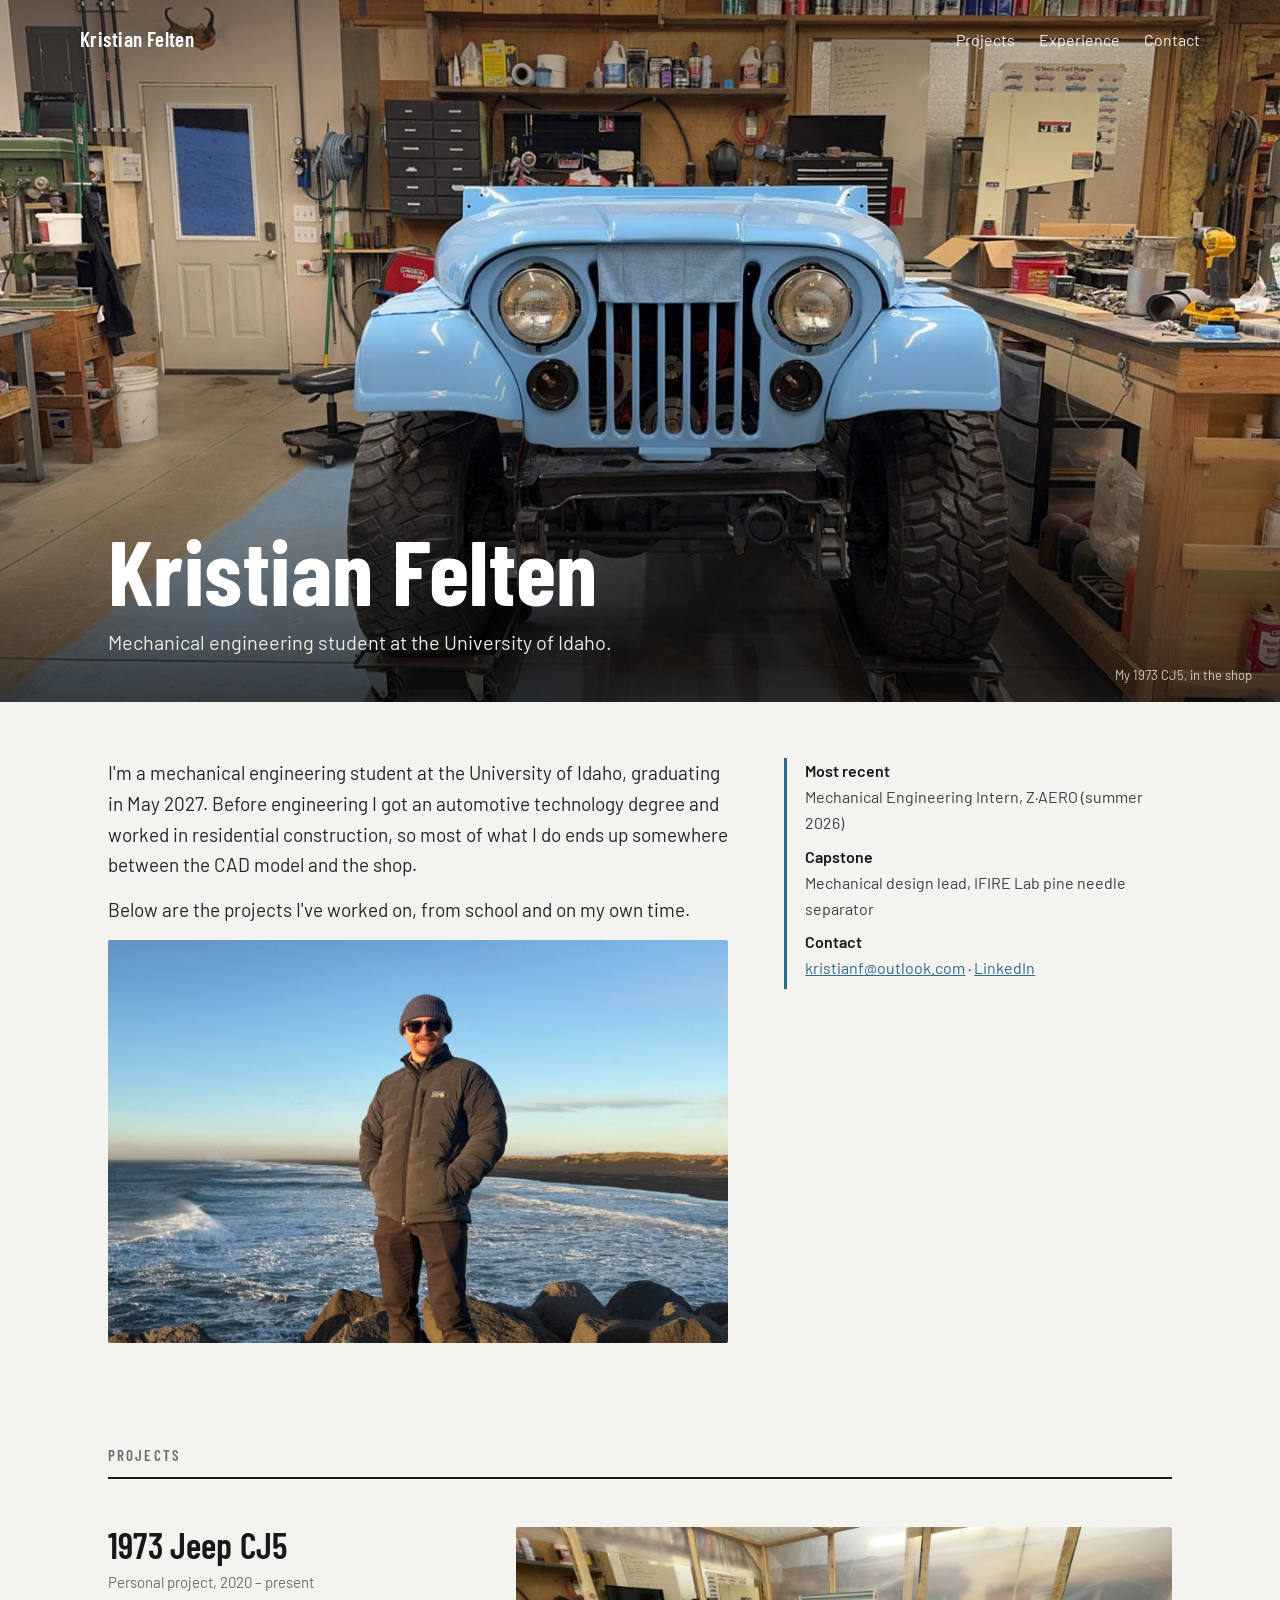
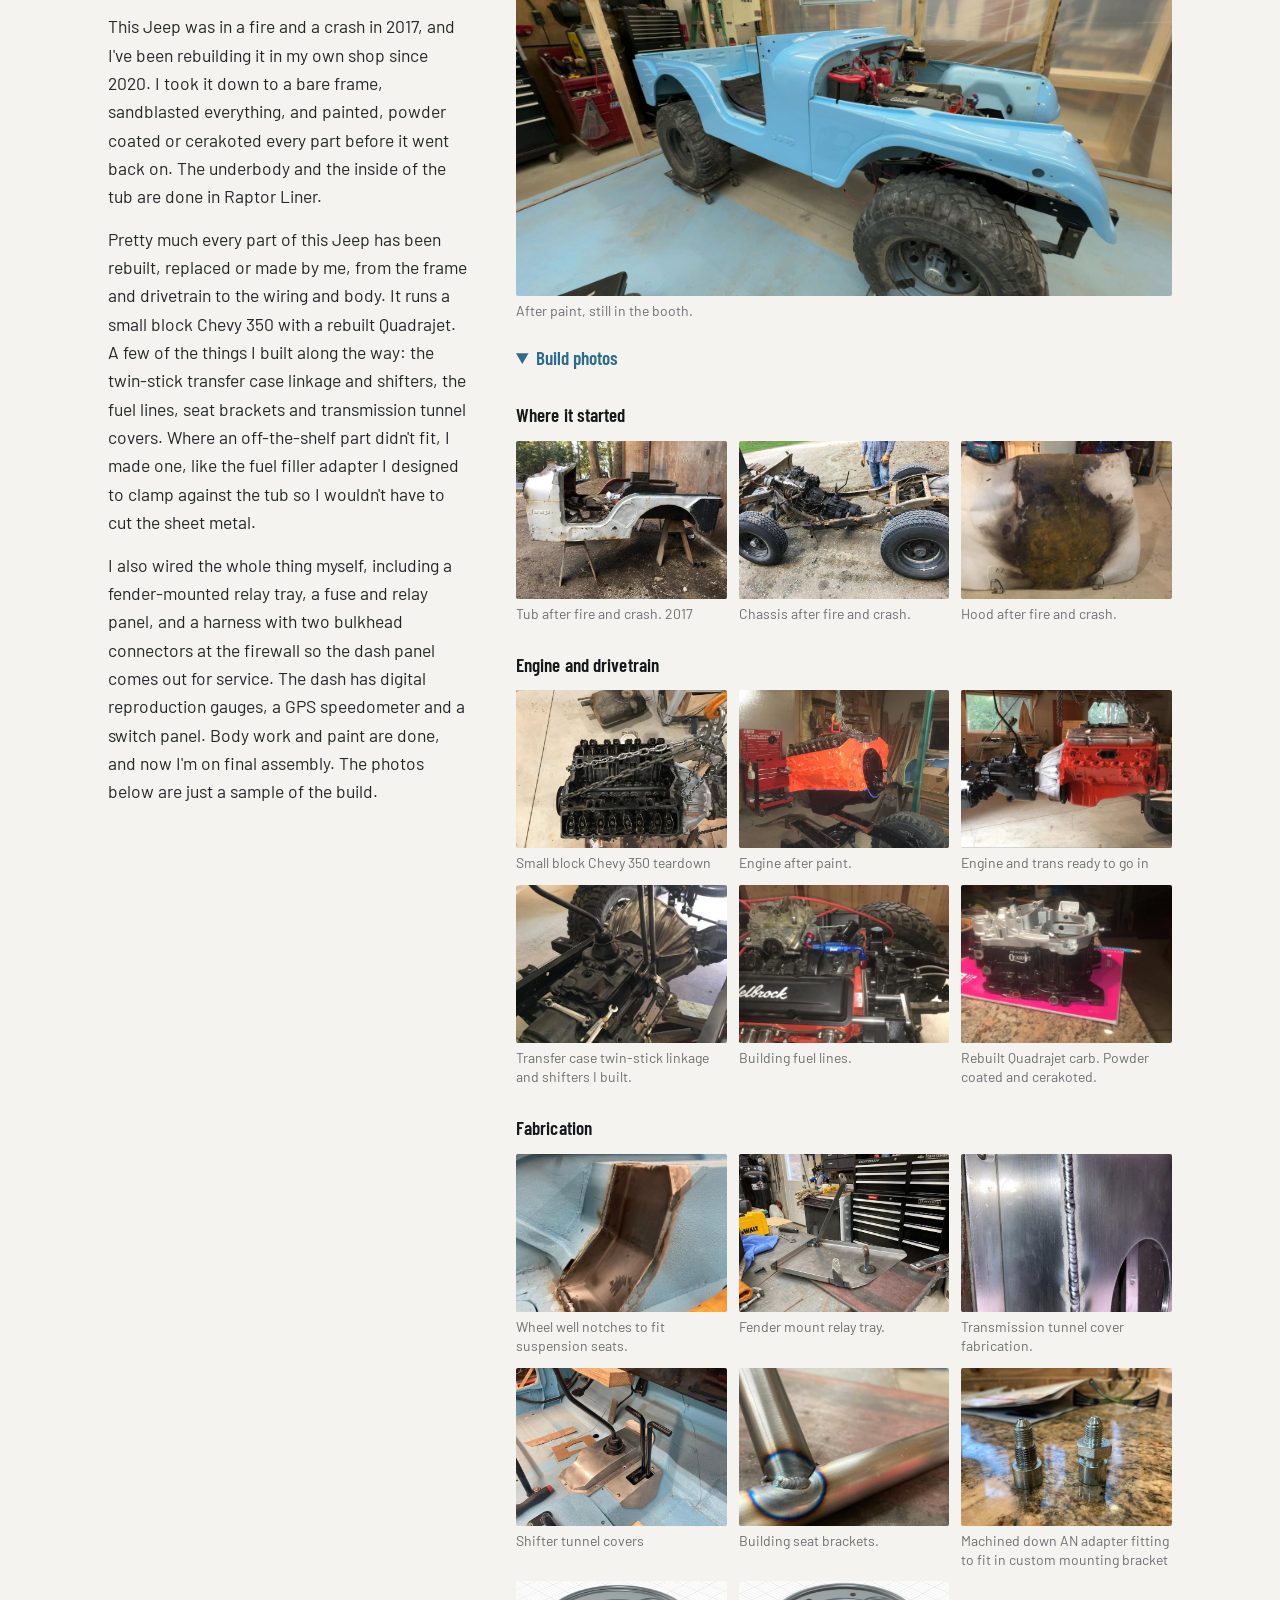
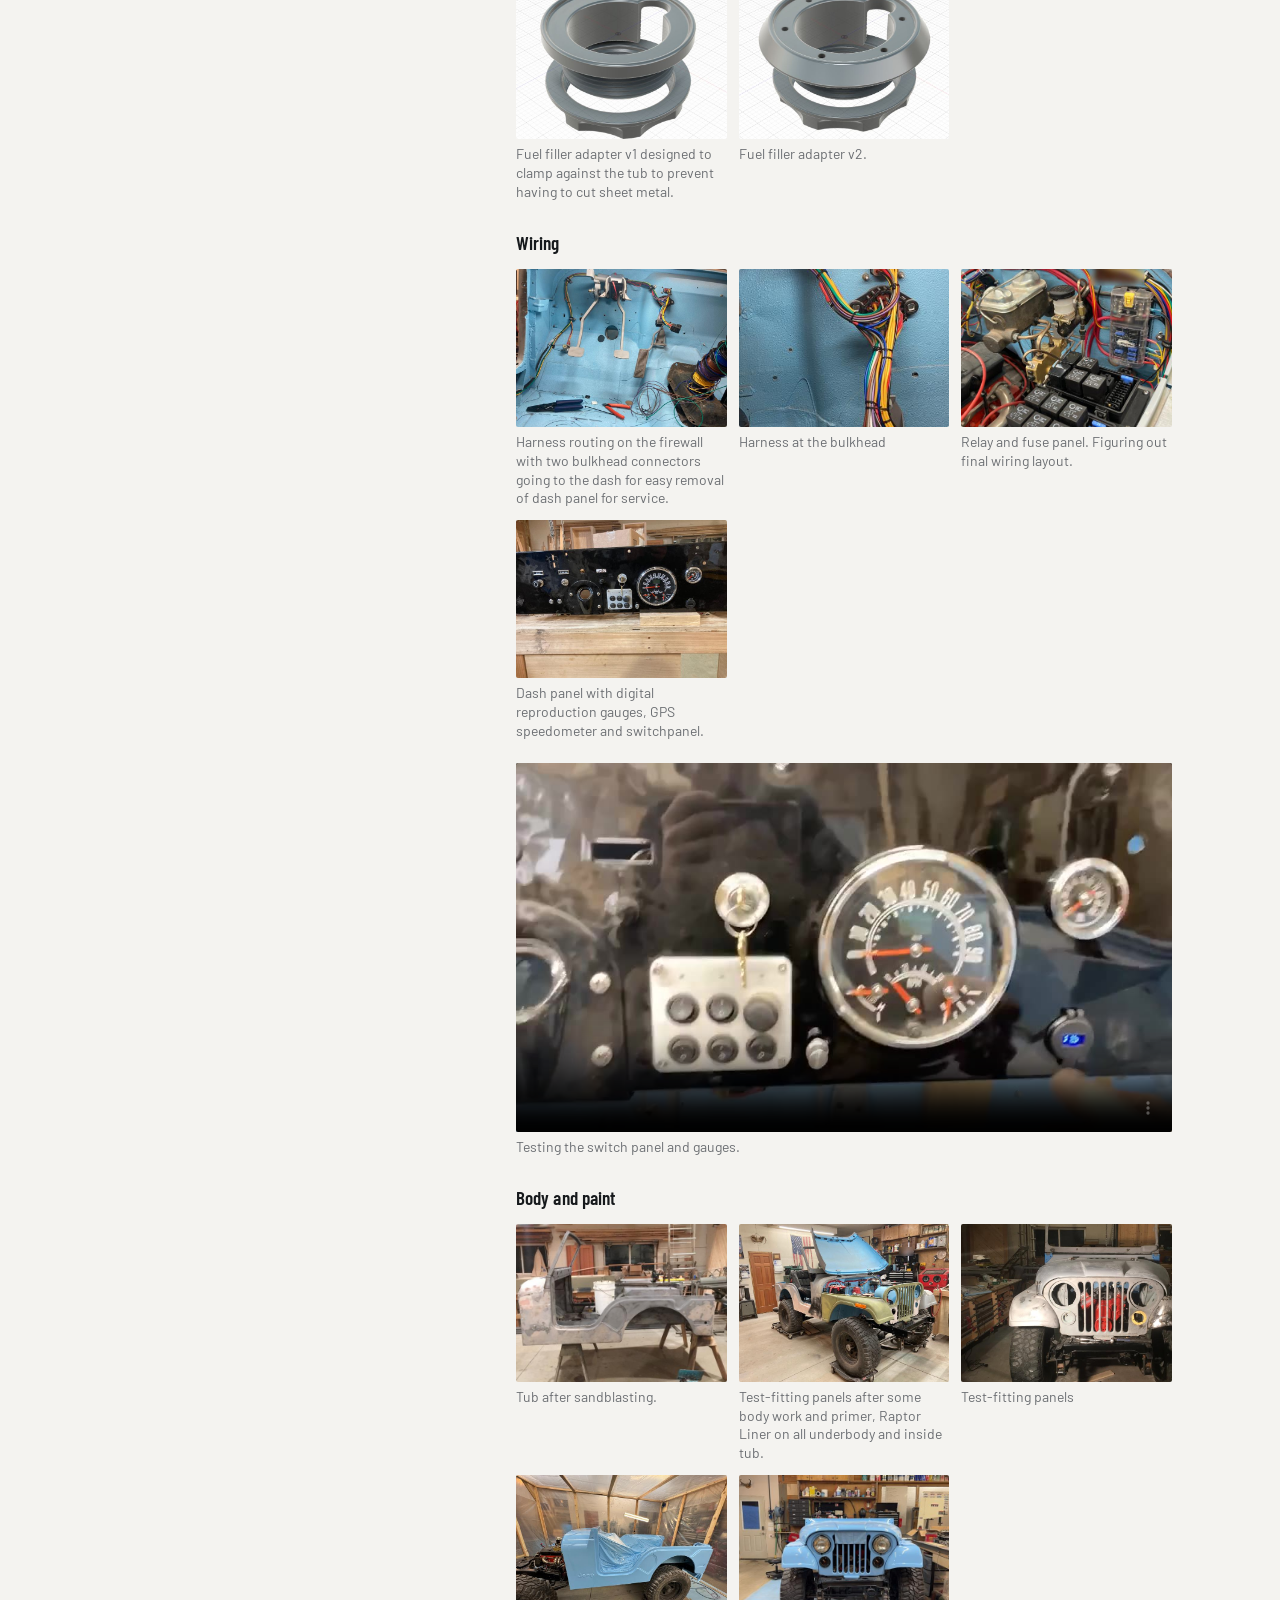
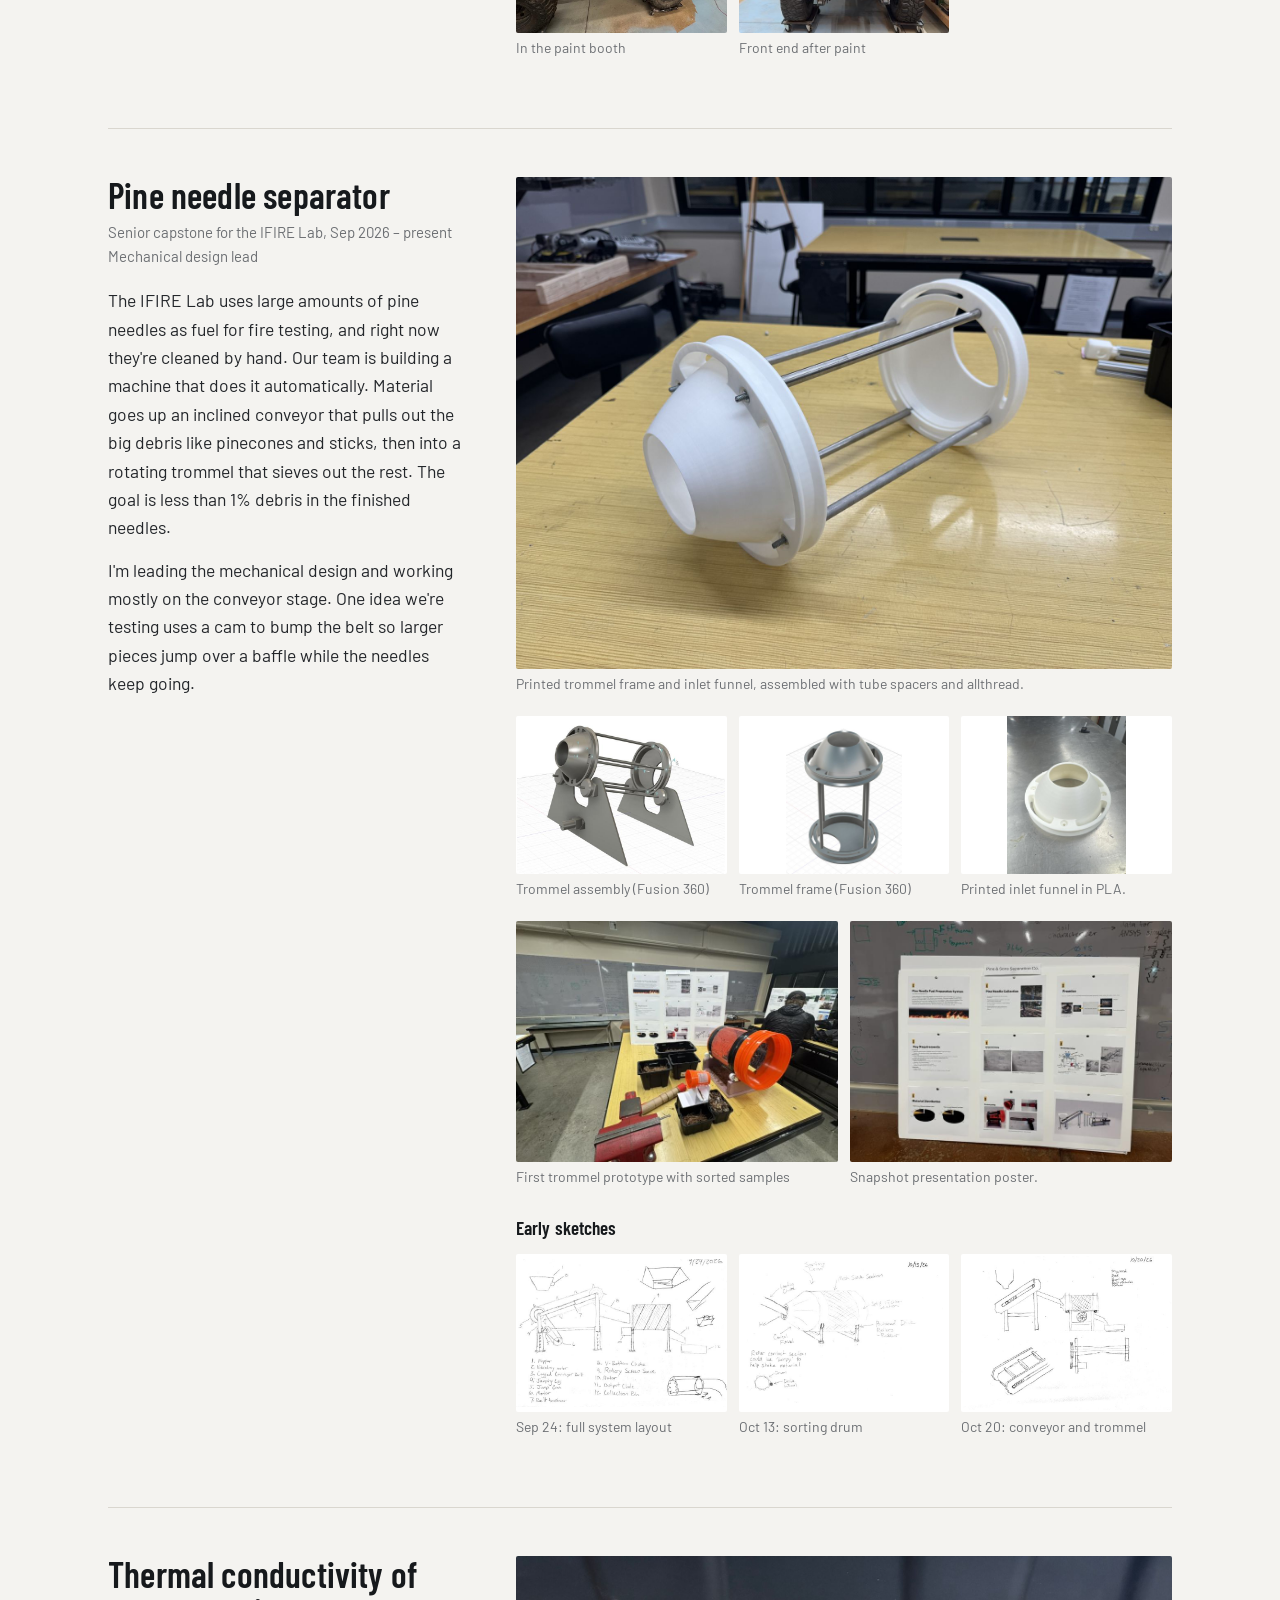
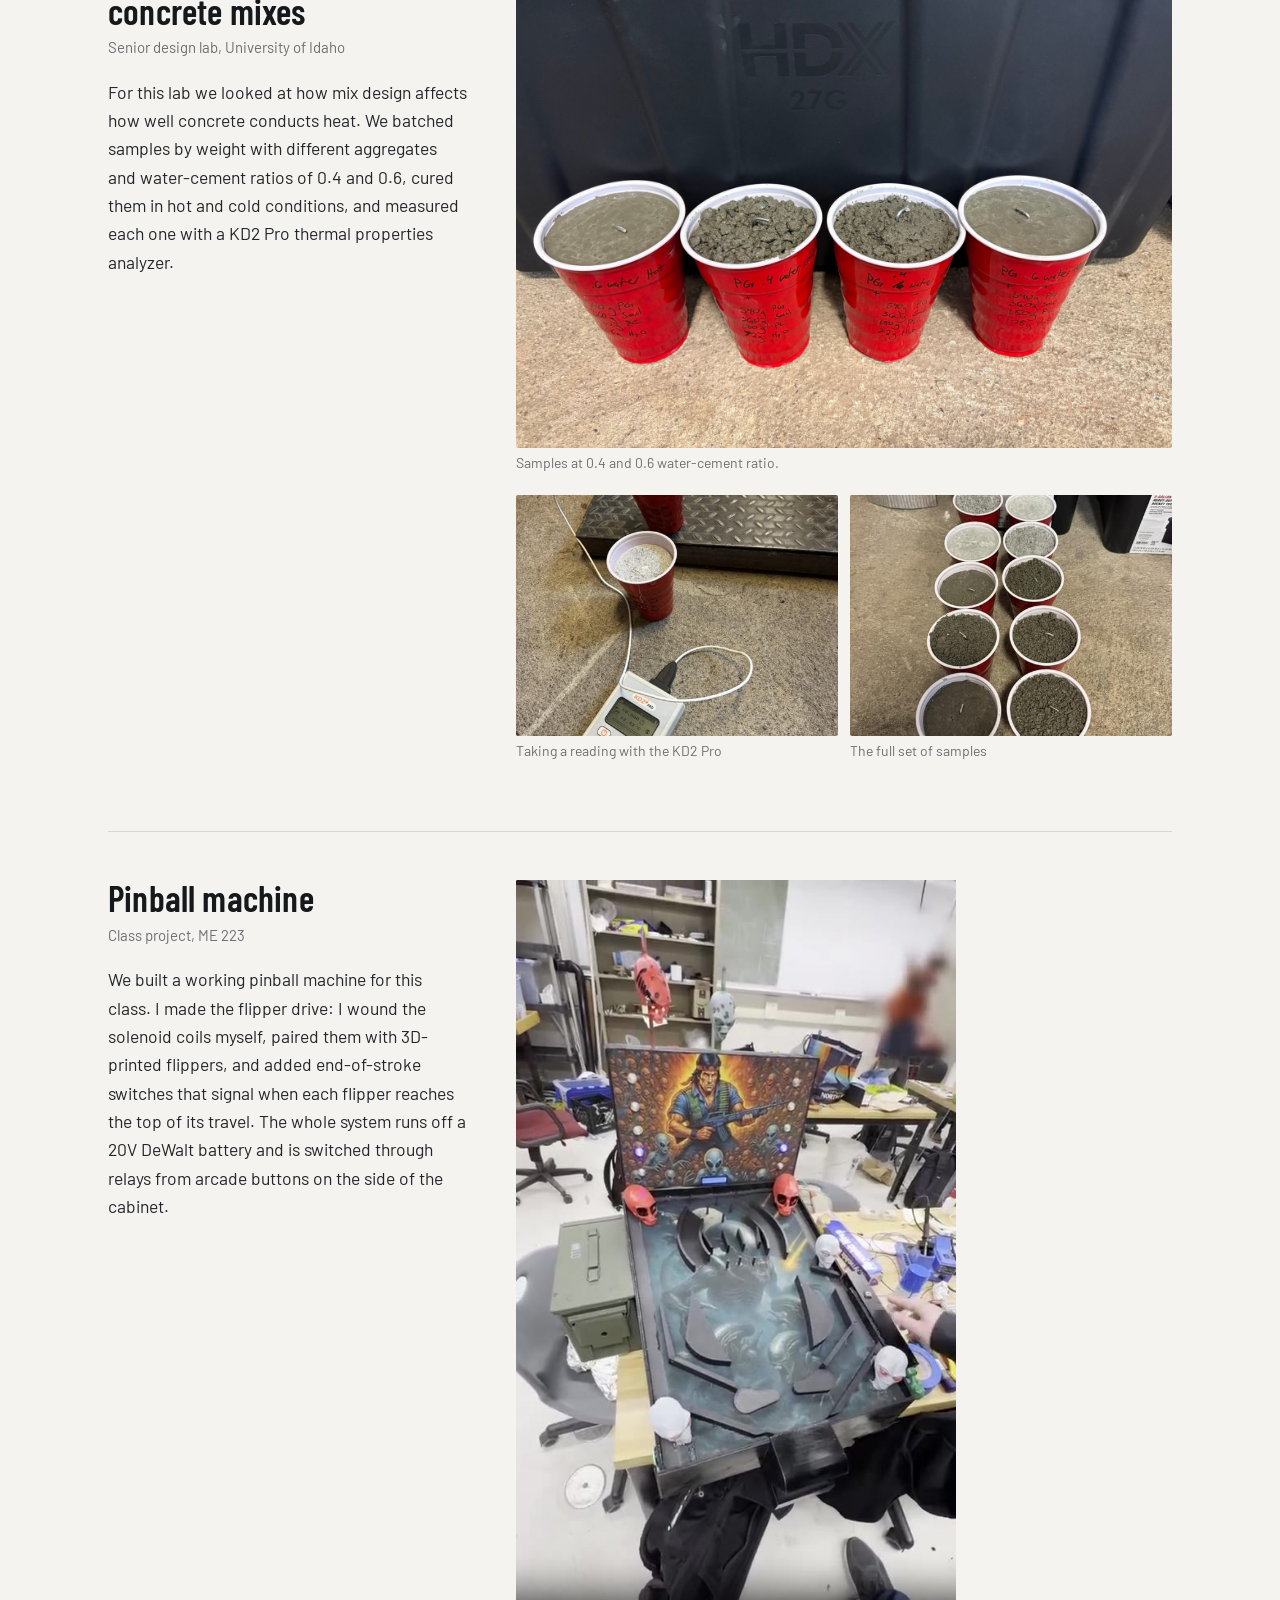
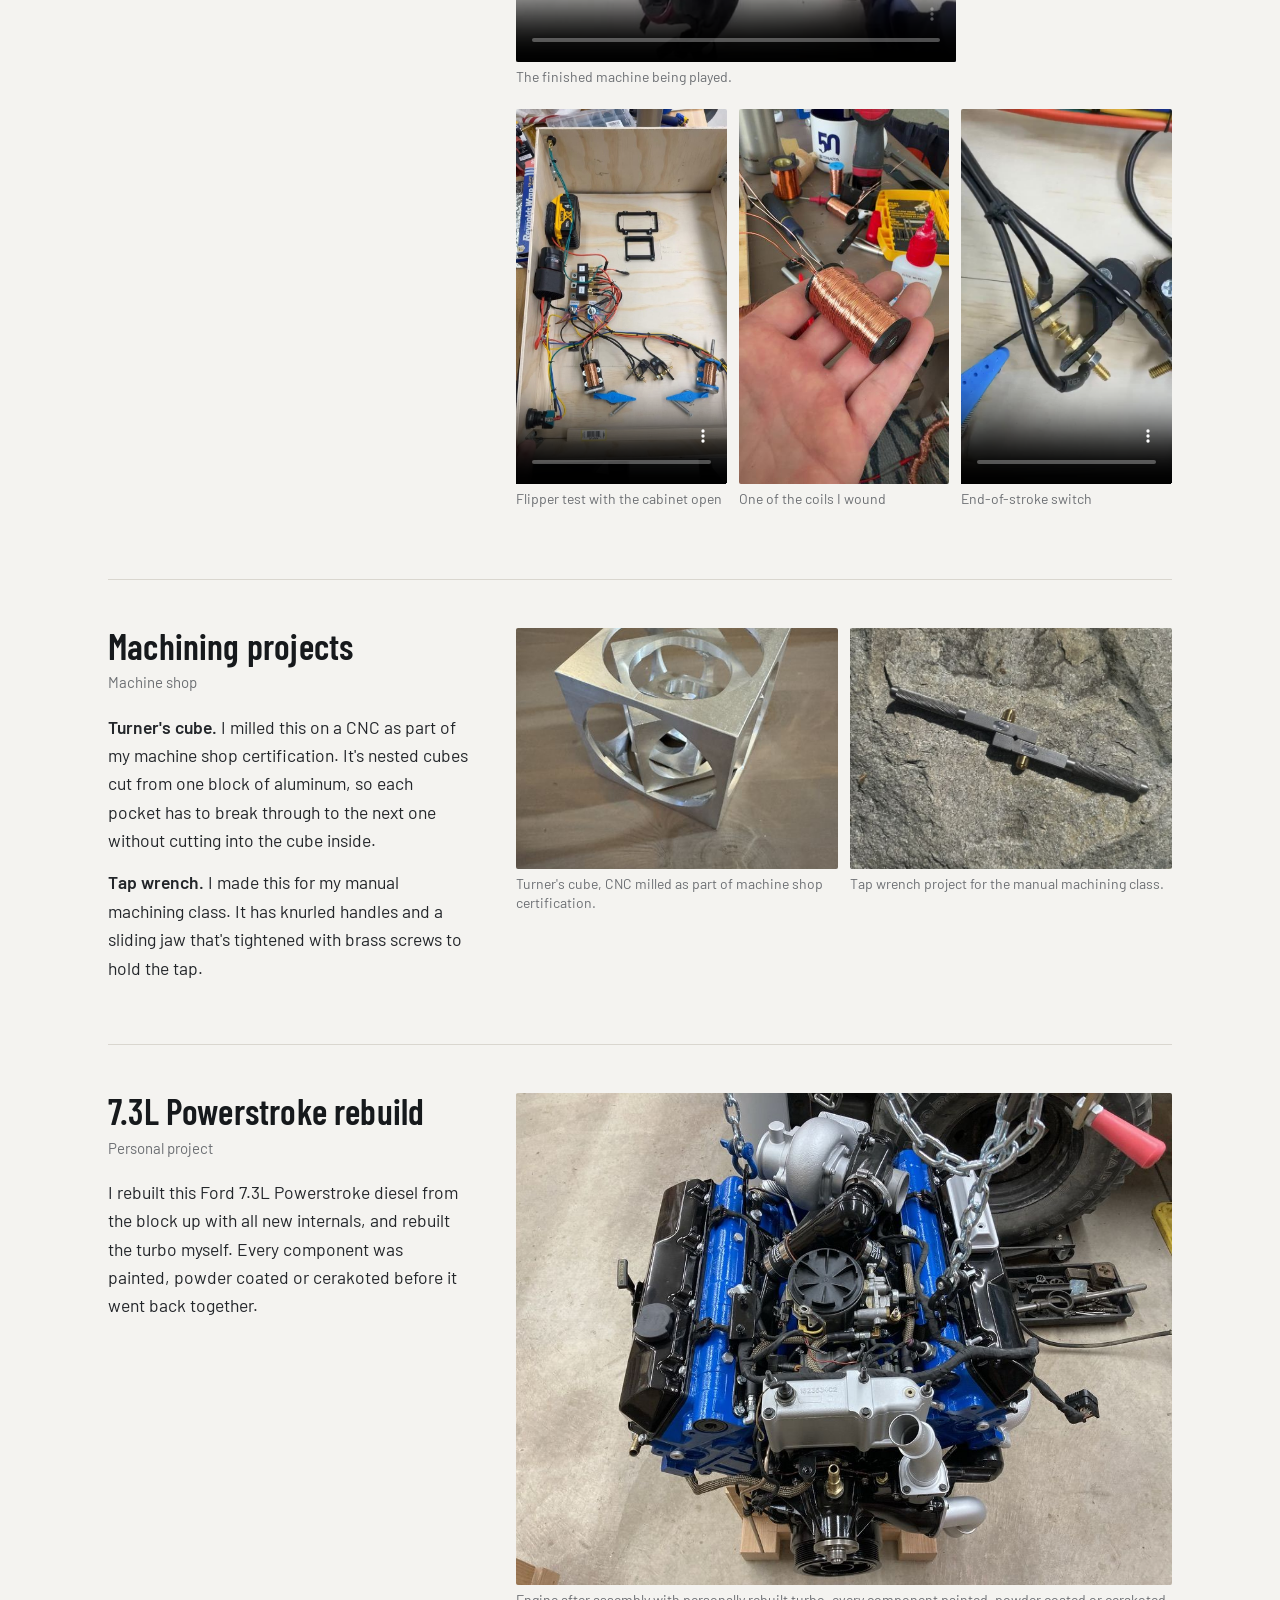
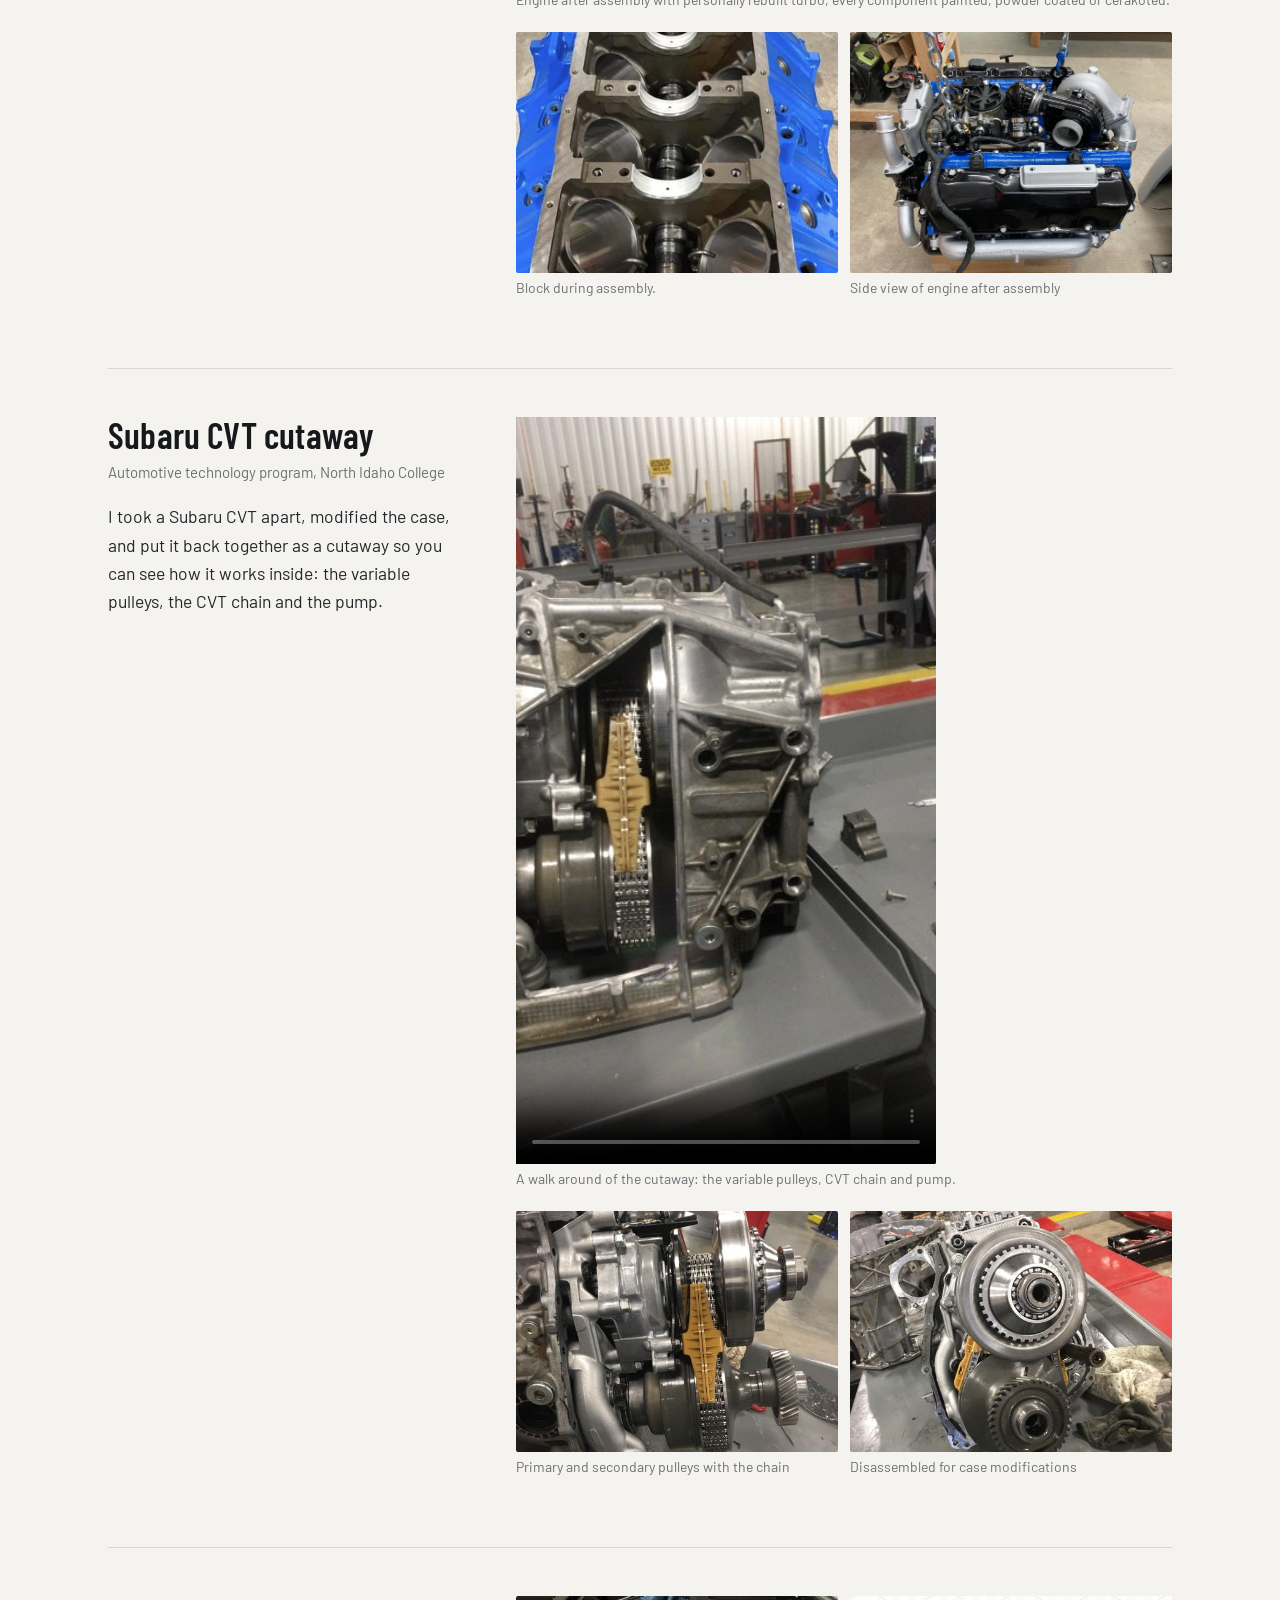
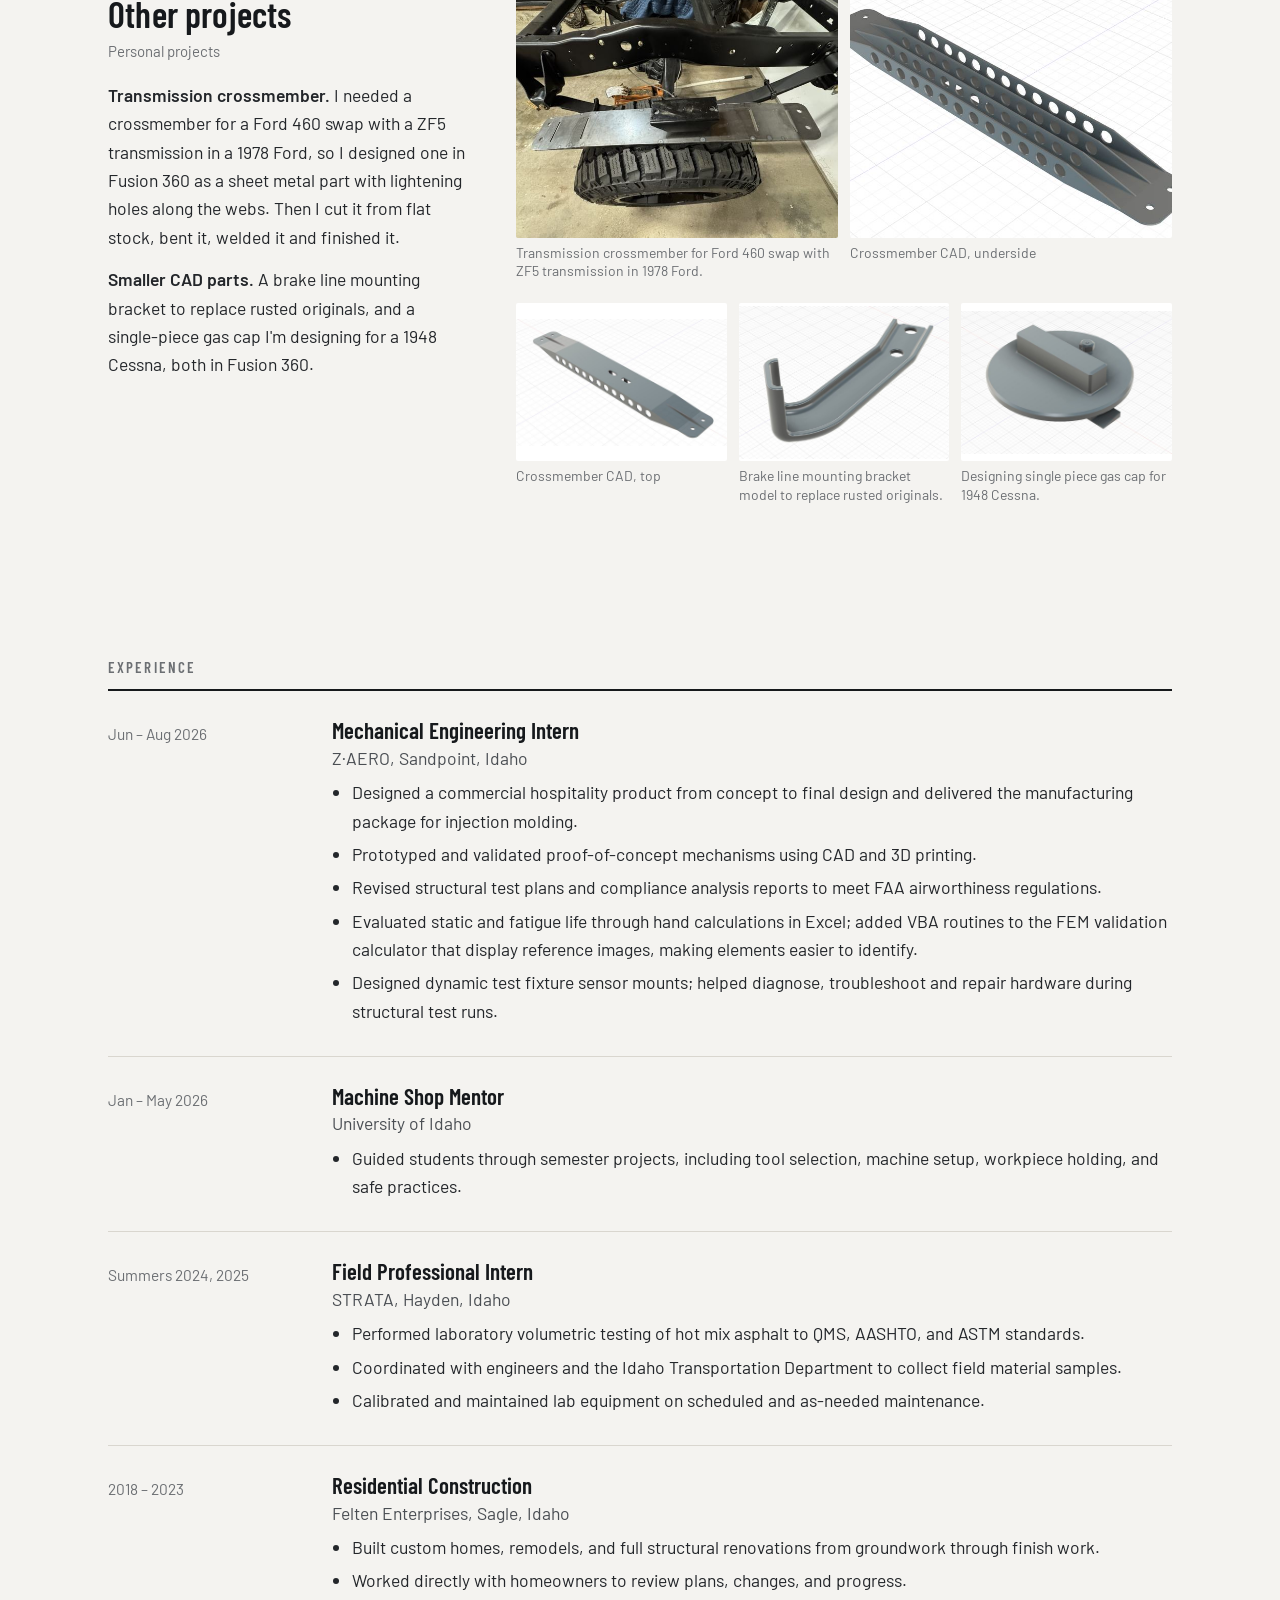
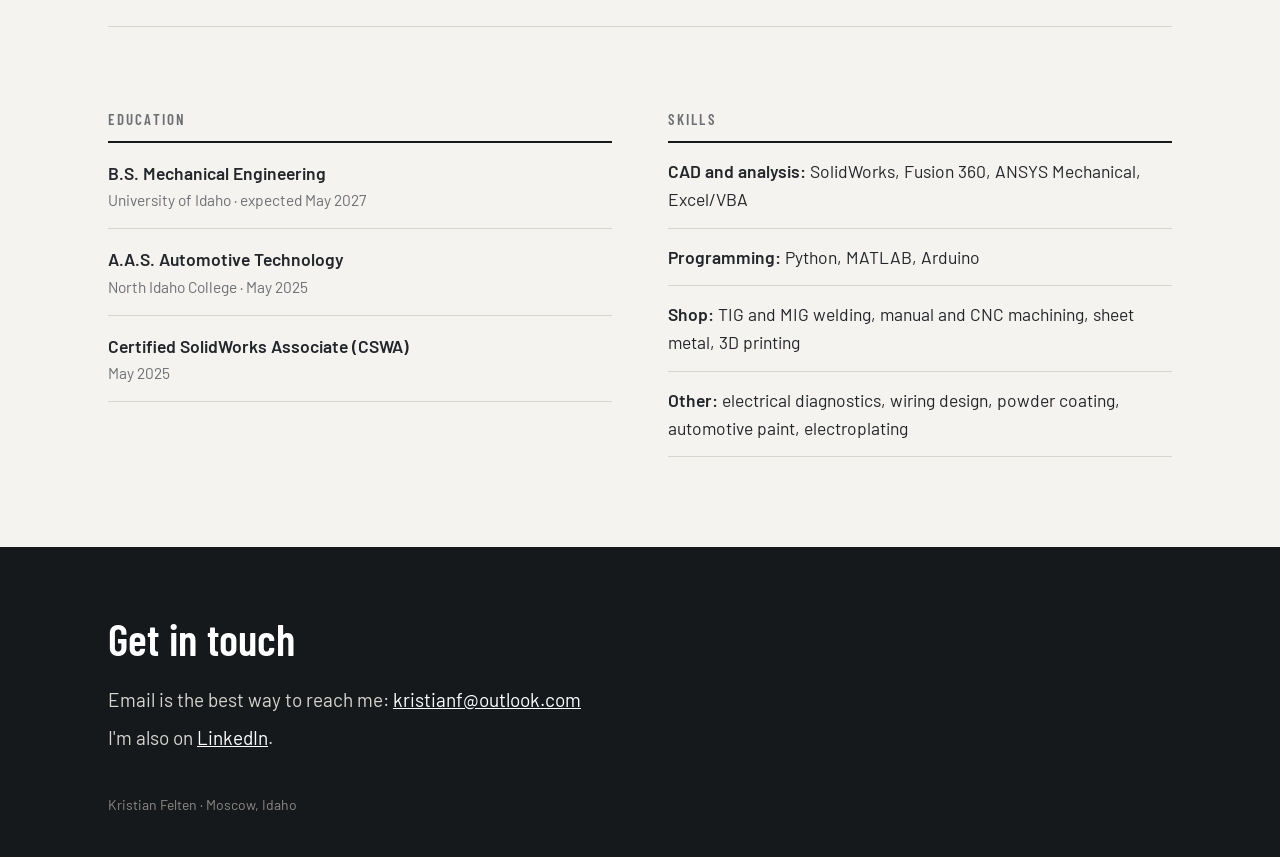
==== index.html @ a741061e "Jeep: make clear the listed work is a sample Co-Authored-By: Claude Opus 5.5 <noreply@anthropic.com>" ====
<!DOCTYPE html>
<html lang="en">
<head>
<meta charset="utf-8">
<meta name="viewport" content="width=device-width, initial-scale=1">
<title>Kristian Felten</title>
<meta name="description" content="Kristian Felten, mechanical engineering student at the University of Idaho.">
<style>
  @font-face{font-family:'Barlow';src:url(fonts/barlow-latin-400-normal.woff2) format('woff2');font-weight:400;font-style:normal;font-display:swap}
  @font-face{font-family:'Barlow';src:url(fonts/barlow-latin-400-italic.woff2) format('woff2');font-weight:400;font-style:italic;font-display:swap}
  @font-face{font-family:'Barlow';src:url(fonts/barlow-latin-500-normal.woff2) format('woff2');font-weight:500;font-style:normal;font-display:swap}
  @font-face{font-family:'Barlow';src:url(fonts/barlow-latin-600-normal.woff2) format('woff2');font-weight:600;font-style:normal;font-display:swap}
  @font-face{font-family:'Barlow Condensed';src:url(fonts/barlow-condensed-latin-500-normal.woff2) format('woff2');font-weight:500;font-style:normal;font-display:swap}
  @font-face{font-family:'Barlow Condensed';src:url(fonts/barlow-condensed-latin-600-normal.woff2) format('woff2');font-weight:600;font-style:normal;font-display:swap}
  @font-face{font-family:'Barlow Condensed';src:url(fonts/barlow-condensed-latin-700-normal.woff2) format('woff2');font-weight:700;font-style:normal;font-display:swap}
  *{box-sizing:border-box}
  html{scroll-behavior:smooth}
  body{margin:0;background:#f4f3f0;color:#23262a;font:400 17.5px/1.62 'Barlow',system-ui,sans-serif}
  a{color:#2b6c8c} a:hover{color:#174a63}
  .page{max-width:1120px;margin:0 auto;padding:0 28px}
  h1,h2,h3,h4{font-family:'Barlow Condensed',sans-serif;font-weight:600;letter-spacing:.005em;color:#16191c}
  /* hero */
  .hero{position:relative;height:min(78vh,720px);min-height:460px;background:#222 url(img/jeep-front.jpg) center 62%/cover;color:#fff}
  .hero::after{content:"";position:absolute;inset:0;background:linear-gradient(180deg,rgba(0,0,0,.35) 0,rgba(0,0,0,0) 30%,rgba(0,0,0,0) 45%,rgba(0,0,0,.72) 100%)}
  .hero .bar{position:relative;z-index:1;display:flex;justify-content:space-between;align-items:center;padding:22px 0}
  .hero .bar a{color:#fff;text-decoration:none}
  .hero .bar .name{font-family:'Barlow Condensed';font-weight:600;font-size:21px;letter-spacing:.02em}
  .hero .bar nav a{margin-left:24px;font-size:16px;opacity:.9} .hero .bar nav a:hover{opacity:1;text-decoration:underline}
  .hero .text{position:absolute;z-index:1;left:0;right:0;bottom:44px}
  .hero h1{color:#fff;font-size:clamp(52px,8vw,92px);line-height:.95;margin:0 0 12px;font-weight:700}
  .hero p{margin:0;font-size:20px;max-width:560px;color:#eceae5}
  .hero .credit{position:absolute;z-index:1;right:28px;bottom:16px;font-size:13px;color:#cfcac0}
  /* intro */
  .intro{display:grid;grid-template-columns:1.6fr 1fr;gap:56px;padding:56px 0 20px}
  .intro p{margin:0 0 14px;font-size:19px}
  .intro .side{align-self:start;font-size:16px;border-left:3px solid #2b6c8c;padding-left:18px;color:#3b3f44}
  .intro .side div{margin-bottom:8px}
  .intro .side b{display:block;font-weight:600;color:#16191c}
  /* sections */
  .label{font-family:'Barlow Condensed',sans-serif;font-size:15px;font-weight:600;letter-spacing:.14em;text-transform:uppercase;color:#6c6f73;margin:80px 0 0;padding-bottom:10px;border-bottom:2px solid #16191c}
  .proj{display:grid;grid-template-columns:minmax(0,360px) minmax(0,1fr);gap:48px;padding:48px 0;border-bottom:1px solid #d9d6cf}
  .proj:last-of-type{border-bottom:0}
  .proj .copy{position:sticky;top:24px;align-self:start}
  .proj h3{font-size:36px;line-height:1.02;margin:0 0 6px}
  .proj .when{font-size:15px;color:#6c6f73;margin:0 0 18px}
  .proj p{margin:0 0 14px}
  h4{font-size:19px;margin:26px 0 10px}
  h4:first-child{margin-top:0}
  figure{margin:0}
  .lead img{width:100%;display:block;border-radius:2px}
  .lead figcaption,.grid figcaption{font-size:14px;color:#6c6f73;margin-top:6px;line-height:1.35}
  .lead{margin-bottom:22px}
  .grid{display:grid;gap:12px;margin:0 0 22px}
  .grid.c2{grid-template-columns:repeat(2,minmax(0,1fr))}
  .grid.c3{grid-template-columns:repeat(3,minmax(0,1fr))}
  .grid.c4{grid-template-columns:repeat(4,minmax(0,1fr))}
  .grid img{width:100%;aspect-ratio:4/3;object-fit:cover;display:block;border-radius:2px;background:#ddd;transition:opacity .15s}
  .grid a:hover img,.lead a:hover img{opacity:.88}
  .grid.fit img{object-fit:contain;background:#fff}
  details summary{cursor:pointer;font-family:'Barlow Condensed';font-weight:600;font-size:19px;color:#2b6c8c;margin:4px 0 14px}
  /* experience */
  .job{display:grid;grid-template-columns:200px minmax(0,1fr);gap:24px;padding:26px 0;border-bottom:1px solid #d9d6cf}
  .job .d{color:#6c6f73;font-size:15.5px;padding-top:4px}
  .job b{font-family:'Barlow Condensed';font-weight:600;font-size:23px;display:block;line-height:1.15;color:#16191c}
  .job .org{color:#4a4e53;margin-bottom:6px}
  ul{margin:6px 0 0;padding-left:20px} li{margin-bottom:5px}
  .two{display:grid;grid-template-columns:1fr 1fr;gap:56px}
  .two .item{padding:16px 0;border-bottom:1px solid #d9d6cf}
  .two .item b{font-weight:600} .two .item span{display:block;color:#6c6f73;font-size:15.5px}
  .skills p{margin:0;padding:14px 0;border-bottom:1px solid #d9d6cf}
  .skills b{font-weight:600}
  .contact{background:#16191c;color:#d8d5cf;margin-top:90px;padding:56px 0 40px}
  .contact h2{color:#fff;font-size:44px;margin:0 0 10px}
  .contact a{color:#fff}
  .contact p{font-size:19px;margin:0 0 8px}
  .contact .small{margin-top:40px;font-size:14px;color:#8d8a84}
  .lb{position:fixed;inset:0;background:rgba(10,10,10,.93);display:none;align-items:center;justify-content:center;flex-direction:column;z-index:10;padding:20px}
  .lb.on{display:flex} .lb img{max-width:100%;max-height:calc(100vh - 90px)}
  .lb .cap{color:#ddd;font-size:15px;margin-top:10px}
  .lb button{position:absolute;background:none;border:0;color:#fff;font-size:36px;cursor:pointer;padding:10px 16px}
  .lb .x{top:6px;right:8px}.lb .p{left:4px;top:45%}.lb .n{right:4px;top:45%}
  @media (max-width:860px){
    .intro,.proj,.two{grid-template-columns:1fr;gap:20px}
    .proj .copy{position:static}
    .job{grid-template-columns:1fr;gap:2px}
    .grid.c3,.grid.c4{grid-template-columns:repeat(2,minmax(0,1fr))}
  }
  @media (max-width:560px){
    body{font-size:16.5px} .page{padding:0 18px}
    .hero .bar nav a{margin-left:14px;font-size:15px} .hero .bar .name{display:none}
    .hero p{font-size:17px} .hero .credit{right:18px}
  }
</style>
</head>
<body>
<header class="hero">
  <div class="page bar"><a class="name" href="#">Kristian Felten</a><nav><a href="#projects">Projects</a><a href="#experience">Experience</a><a href="#contact">Contact</a></nav></div>
  <div class="page text"><h1>Kristian Felten</h1><p>Mechanical engineering student at the University of Idaho.</p></div>
  <div class="credit">My 1973 CJ5, in the shop</div>
</header>
<div class="page">

<section class="intro">
  <div>
    <p>I'm a mechanical engineering student at the University of Idaho, graduating in May 2027. Before engineering I got an automotive technology degree and worked in residential construction, so most of what I do ends up somewhere between the CAD model and the shop.</p>
    <p>Below are the projects I've worked on, from school and on my own time.</p>
    <img src="img/me.jpg" alt="Kristian Felten" style="width:100%;display:block;border-radius:2px;margin-top:10px">
  </div>
  <div class="side">

    <div><b>Most recent</b>Mechanical Engineering Intern, Z&middot;AERO (summer 2026)</div>
    <div><b>Capstone</b>Mechanical design lead, IFIRE Lab pine needle separator</div>
    <div><b>Contact</b><a href="mailto:kristianf@outlook.com">kristianf@outlook.com</a> &middot; <a href="https://www.linkedin.com/in/kristian-felten-22a126294" target="_blank" rel="noopener">LinkedIn</a></div>
  </div>
</section>

<h2 class="label" id="projects">Projects</h2>

<article class="proj">
  <div class="copy">
    <h3>1973 Jeep CJ5</h3>
    <p class="when">Personal project, 2020 &ndash; present</p>
    <p>This Jeep was in a fire and a crash in 2017, and I've been rebuilding it in my own shop since 2020. I took it down to a bare frame, sandblasted everything, and painted, powder coated or cerakoted every part before it went back on. The underbody and the inside of the tub are done in Raptor Liner.</p>
    <p>Pretty much every part of this Jeep has been rebuilt, replaced or made by me, from the frame and drivetrain to the wiring and body. It runs a small block Chevy 350 with a rebuilt Quadrajet. A few of the things I built along the way: the twin-stick transfer case linkage and shifters, the fuel lines, seat brackets and transmission tunnel covers. Where an off-the-shelf part didn't fit, I made one, like the fuel filler adapter I designed to clamp against the tub so I wouldn't have to cut the sheet metal.</p>
    <p>I also wired the whole thing myself, including a fender-mounted relay tray, a fuse and relay panel, and a harness with two bulkhead connectors at the firewall so the dash panel comes out for service. The dash has digital reproduction gauges, a GPS speedometer and a switch panel. Body work and paint are done, and now I'm on final assembly. The photos below are just a sample of the build.</p>
  </div>
  <div>
    <figure class="lead"><a href="img/jeep-hero.jpg" data-cap="After paint, still in the booth"><img src="img/jeep-hero.jpg" alt="Light blue 1973 Jeep CJ5 in a paint booth"></a><figcaption>After paint, still in the booth.</figcaption></figure>
    <details open><summary>Build photos</summary>
    <h4>Where it started</h4><div class="grid c3 "><figure><a href="img/before-tub.jpg" data-cap="Tub after fire and crash. 2017"><img src="img/t/before-tub.jpg" alt="Tub after fire and crash. 2017" loading="lazy"></a><figcaption>Tub after fire and crash. 2017</figcaption></figure><figure><a href="img/before-frame.jpg" data-cap="Chassis after fire and crash."><img src="img/t/before-frame.jpg" alt="Chassis after fire and crash." loading="lazy"></a><figcaption>Chassis after fire and crash.</figcaption></figure><figure><a href="img/before-hood.jpg" data-cap="Hood after fire and crash."><img src="img/t/before-hood.jpg" alt="Hood after fire and crash." loading="lazy"></a><figcaption>Hood after fire and crash.</figcaption></figure></div><h4>Engine and drivetrain</h4><div class="grid c3 "><figure><a href="img/engine-teardown.jpg" data-cap="Small block Chevy 350 teardown"><img src="img/t/engine-teardown.jpg" alt="Small block Chevy 350 teardown" loading="lazy"></a><figcaption>Small block Chevy 350 teardown</figcaption></figure><figure><a href="img/engine-paint.jpg" data-cap="Engine after paint."><img src="img/t/engine-paint.jpg" alt="Engine after paint." loading="lazy"></a><figcaption>Engine after paint.</figcaption></figure><figure><a href="img/engine-trans.jpg" data-cap="Engine and trans ready to go in"><img src="img/t/engine-trans.jpg" alt="Engine and trans ready to go in" loading="lazy"></a><figcaption>Engine and trans ready to go in</figcaption></figure><figure><a href="img/transfer.jpg" data-cap="Transfer case twin-stick linkage and shifters I built."><img src="img/t/transfer.jpg" alt="Transfer case twin-stick linkage and shifters I built." loading="lazy"></a><figcaption>Transfer case twin-stick linkage and shifters I built.</figcaption></figure><figure><a href="img/fuel-lines.jpg" data-cap="Building fuel lines."><img src="img/t/fuel-lines.jpg" alt="Building fuel lines." loading="lazy"></a><figcaption>Building fuel lines.</figcaption></figure><figure><a href="img/carb.jpg" data-cap="Rebuilt Quadrajet carb. Powder coated and cerakoted."><img src="img/t/carb.jpg" alt="Rebuilt Quadrajet carb. Powder coated and cerakoted." loading="lazy"></a><figcaption>Rebuilt Quadrajet carb. Powder coated and cerakoted.</figcaption></figure></div><h4>Fabrication</h4><div class="grid c3 "><figure><a href="img/floor-weld.jpg" data-cap="Wheel well notches to fit suspension seats."><img src="img/t/floor-weld.jpg" alt="Wheel well notches to fit suspension seats." loading="lazy"></a><figcaption>Wheel well notches to fit suspension seats.</figcaption></figure><figure><a href="img/battery-tray.jpg" data-cap="Fender mount relay tray."><img src="img/t/battery-tray.jpg" alt="Fender mount relay tray." loading="lazy"></a><figcaption>Fender mount relay tray.</figcaption></figure><figure><a href="img/tig-weld.jpg" data-cap="Transmission tunnel cover fabrication."><img src="img/t/tig-weld.jpg" alt="Transmission tunnel cover fabrication." loading="lazy"></a><figcaption>Transmission tunnel cover fabrication.</figcaption></figure><figure><a href="img/tunnel.jpg" data-cap="Shifter tunnel covers"><img src="img/t/tunnel.jpg" alt="Shifter tunnel covers" loading="lazy"></a><figcaption>Shifter tunnel covers</figcaption></figure><figure><a href="img/tube-weld.jpg" data-cap="Building seat brackets."><img src="img/t/tube-weld.jpg" alt="Building seat brackets." loading="lazy"></a><figcaption>Building seat brackets.</figcaption></figure><figure><a href="img/machined.jpg" data-cap="Machined down AN adapter fitting to fit in custom mounting bracket"><img src="img/t/machined.jpg" alt="Machined down AN adapter fitting to fit in custom mounting bracket" loading="lazy"></a><figcaption>Machined down AN adapter fitting to fit in custom mounting bracket</figcaption></figure><figure><a href="img/jeep-cad.jpg" data-cap="Fuel filler adapter v1 designed to clamp against the tub to prevent having to cut sheet metal."><img src="img/t/jeep-cad.jpg" alt="Fuel filler adapter v1 designed to clamp against the tub to prevent having to cut sheet metal." loading="lazy"></a><figcaption>Fuel filler adapter v1 designed to clamp against the tub to prevent having to cut sheet metal.</figcaption></figure><figure><a href="img/jeep-cad2.jpg" data-cap="Fuel filler adapter v2."><img src="img/t/jeep-cad2.jpg" alt="Fuel filler adapter v2." loading="lazy"></a><figcaption>Fuel filler adapter v2.</figcaption></figure></div><h4>Wiring</h4><div class="grid c3 "><figure><a href="img/pedals-wiring.jpg" data-cap="Harness routing on the firewall with two bulkhead connectors going to the dash for easy removal of dash panel for service."><img src="img/t/pedals-wiring.jpg" alt="Harness routing on the firewall with two bulkhead connectors going to the dash for easy removal of dash panel for service." loading="lazy"></a><figcaption>Harness routing on the firewall with two bulkhead connectors going to the dash for easy removal of dash panel for service.</figcaption></figure><figure><a href="img/harness.jpg" data-cap="Harness at the bulkhead"><img src="img/t/harness.jpg" alt="Harness at the bulkhead" loading="lazy"></a><figcaption>Harness at the bulkhead</figcaption></figure><figure><a href="img/relay-panel.jpg" data-cap="Relay and fuse panel. Figuring out final wiring layout."><img src="img/t/relay-panel.jpg" alt="Relay and fuse panel. Figuring out final wiring layout." loading="lazy"></a><figcaption>Relay and fuse panel. Figuring out final wiring layout.</figcaption></figure><figure><a href="img/dash.jpg" data-cap="Dash panel with digital reproduction gauges, GPS speedometer and switchpanel."><img src="img/t/dash.jpg" alt="Dash panel with digital reproduction gauges, GPS speedometer and switchpanel." loading="lazy"></a><figcaption>Dash panel with digital reproduction gauges, GPS speedometer and switchpanel.</figcaption></figure></div><figure class="lead"><video src="img/dash-sound.mp4" poster="img/dash-v.jpg" autoplay muted loop playsinline controls preload="metadata" style="display:block;width:100%;border-radius:2px;background:#000"></video><figcaption>Testing the switch panel and gauges.</figcaption></figure><h4>Body and paint</h4><div class="grid c3 "><figure><a href="img/primer-tub.jpg" data-cap="Tub after sandblasting."><img src="img/t/primer-tub.jpg" alt="Tub after sandblasting." loading="lazy"></a><figcaption>Tub after sandblasting.</figcaption></figure><figure><a href="img/primer-fit.jpg" data-cap="Test-fitting panels after some body work and primer, Raptor Liner on all underbody and inside tub."><img src="img/t/primer-fit.jpg" alt="Test-fitting panels after some body work and primer, Raptor Liner on all underbody and inside tub." loading="lazy"></a><figcaption>Test-fitting panels after some body work and primer, Raptor Liner on all underbody and inside tub.</figcaption></figure><figure><a href="img/primer-front.jpg" data-cap="Test-fitting panels"><img src="img/t/primer-front.jpg" alt="Test-fitting panels" loading="lazy"></a><figcaption>Test-fitting panels</figcaption></figure><figure><a href="img/paint-booth.jpg" data-cap="In the paint booth"><img src="img/t/paint-booth.jpg" alt="In the paint booth" loading="lazy"></a><figcaption>In the paint booth</figcaption></figure><figure><a href="img/jeep-front.jpg" data-cap="Front end after paint"><img src="img/t/jeep-front.jpg" alt="Front end after paint" loading="lazy"></a><figcaption>Front end after paint</figcaption></figure></div>
    </details>
  </div>
</article>

<article class="proj">
  <div class="copy">
    <h3>Pine needle separator</h3>
    <p class="when">Senior capstone for the IFIRE Lab, Sep 2026 &ndash; present<br>Mechanical design lead</p>
    <p>The IFIRE Lab uses large amounts of pine needles as fuel for fire testing, and right now they're cleaned by hand. Our team is building a machine that does it automatically. Material goes up an inclined conveyor that pulls out the big debris like pinecones and sticks, then into a rotating trommel that sieves out the rest. The goal is less than 1% debris in the finished needles.</p>
    <p>I'm leading the mechanical design and working mostly on the conveyor stage. One idea we're testing uses a cam to bump the belt so larger pieces jump over a baffle while the needles keep going.</p>
  </div>
  <div>
    <figure class="lead"><a href="img/cap-built.jpg" data-cap="Printed trommel frame and inlet funnel, assembled with tube spacers and allthread."><img src="img/cap-built.jpg" alt="Printed trommel frame and inlet funnel, assembled with tube spacers and allthread."></a><figcaption>Printed trommel frame and inlet funnel, assembled with tube spacers and allthread.</figcaption></figure>
    <div class="grid c3 fit"><figure><a href="img/cap-cad.jpg" data-cap="Trommel assembly (Fusion 360)"><img src="img/t/cap-cad.jpg" alt="Trommel assembly (Fusion 360)" loading="lazy"></a><figcaption>Trommel assembly (Fusion 360)</figcaption></figure><figure><a href="img/cap-cad2.jpg" data-cap="Trommel frame (Fusion 360)"><img src="img/t/cap-cad2.jpg" alt="Trommel frame (Fusion 360)" loading="lazy"></a><figcaption>Trommel frame (Fusion 360)</figcaption></figure><figure><a href="img/cap-print.jpg" data-cap="Printed inlet funnel in PLA."><img src="img/t/cap-print.jpg" alt="Printed inlet funnel in PLA." loading="lazy"></a><figcaption>Printed inlet funnel in PLA.</figcaption></figure></div>
    <div class="grid c2 "><figure><a href="img/cap-proto.jpg" data-cap="First trommel prototype with sorted samples"><img src="img/t/cap-proto.jpg" alt="First trommel prototype with sorted samples" loading="lazy"></a><figcaption>First trommel prototype with sorted samples</figcaption></figure><figure><a href="img/cap-poster.jpg" data-cap="Snapshot presentation poster."><img src="img/t/cap-poster.jpg" alt="Snapshot presentation poster." loading="lazy"></a><figcaption>Snapshot presentation poster.</figcaption></figure></div>
    <h4>Early sketches</h4>
    <div class="grid c3 fit"><figure><a href="img/cap-draw3.jpg" data-cap="Sep 24: full system layout"><img src="img/t/cap-draw3.jpg" alt="Sep 24: full system layout" loading="lazy"></a><figcaption>Sep 24: full system layout</figcaption></figure><figure><a href="img/cap-draw1.jpg" data-cap="Oct 13: sorting drum"><img src="img/t/cap-draw1.jpg" alt="Oct 13: sorting drum" loading="lazy"></a><figcaption>Oct 13: sorting drum</figcaption></figure><figure><a href="img/cap-draw2.jpg" data-cap="Oct 20: conveyor and trommel"><img src="img/t/cap-draw2.jpg" alt="Oct 20: conveyor and trommel" loading="lazy"></a><figcaption>Oct 20: conveyor and trommel</figcaption></figure></div>
  </div>
</article>

<article class="proj">
  <div class="copy">
    <h3>Thermal conductivity of concrete mixes</h3>
    <p class="when">Senior design lab, University of Idaho</p>
    <p>For this lab we looked at how mix design affects how well concrete conducts heat. We batched samples by weight with different aggregates and water-cement ratios of 0.4 and 0.6, cured them in hot and cold conditions, and measured each one with a KD2 Pro thermal properties analyzer.</p>
  </div>
  <div>
    <figure class="lead"><a href="img/con-cups.jpg" data-cap="Samples at 0.4 and 0.6 water-cement ratio"><img src="img/con-cups.jpg" alt="Concrete samples in labeled cups"></a><figcaption>Samples at 0.4 and 0.6 water-cement ratio.</figcaption></figure>
    <div class="grid c2 "><figure><a href="img/con-kd2.jpg" data-cap="Taking a reading with the KD2 Pro"><img src="img/t/con-kd2.jpg" alt="Taking a reading with the KD2 Pro" loading="lazy"></a><figcaption>Taking a reading with the KD2 Pro</figcaption></figure><figure><a href="img/con-set.jpg" data-cap="The full set of samples"><img src="img/t/con-set.jpg" alt="The full set of samples" loading="lazy"></a><figcaption>The full set of samples</figcaption></figure></div>
  </div>
</article>

<article class="proj">
  <div class="copy">
    <h3>Pinball machine</h3>
    <p class="when">Class project, ME 223</p>
    <p>We built a working pinball machine for this class. I made the flipper drive: I wound the solenoid coils myself, paired them with 3D-printed flippers, and added end-of-stroke switches that signal when each flipper reaches the top of its travel. The whole system runs off a 20V DeWalt battery and is switched through relays from arcade buttons on the side of the cabinet.</p>
    
  </div>
  <div>
    <figure class="lead"><video src="img/pinball-game.mp4" poster="img/pinball-game.jpg" autoplay muted loop playsinline controls preload="metadata" style="display:block;max-width:440px;width:100%;border-radius:2px;background:#000"></video><figcaption>The finished machine being played.</figcaption></figure>
    <div class="grid c3">
      <figure><video src="img/pinball.mp4" poster="img/pinball.jpg" muted loop playsinline controls preload="none" style="display:block;width:100%;border-radius:2px;background:#000;aspect-ratio:9/16;object-fit:cover"></video><figcaption>Flipper test with the cabinet open</figcaption></figure>
      <figure><a href="img/coil.jpg" data-cap="One of the hand-wound solenoid coils"><img src="img/t/coil.jpg" alt="Hand-wound copper solenoid coil" style="aspect-ratio:9/16"></a><figcaption>One of the coils I wound</figcaption></figure>
      <figure><video src="img/eos.mp4" poster="img/eos.jpg" muted loop playsinline controls preload="none" style="display:block;width:100%;border-radius:2px;background:#000;aspect-ratio:9/16;object-fit:cover"></video><figcaption>End-of-stroke switch</figcaption></figure>
    </div>
  </div>
</article>

<article class="proj">
  <div class="copy">
    <h3>Machining projects</h3>
    <p class="when">Machine shop</p>
    <p><b>Turner's cube.</b> I milled this on a CNC as part of my machine shop certification. It's nested cubes cut from one block of aluminum, so each pocket has to break through to the next one without cutting into the cube inside.</p>
    <p><b>Tap wrench.</b> I made this for my manual machining class. It has knurled handles and a sliding jaw that's tightened with brass screws to hold the tap.</p>
  </div>
  <div>
    <div class="grid c2 "><figure><a href="img/cube.jpg" data-cap="Turner's cube, CNC milled as part of machine shop certification."><img src="img/t/cube.jpg" alt="Turner's cube, CNC milled as part of machine shop certification." loading="lazy"></a><figcaption>Turner's cube, CNC milled as part of machine shop certification.</figcaption></figure><figure><a href="img/tapwrench.jpg" data-cap="Tap wrench project for the manual machining class."><img src="img/t/tapwrench.jpg" alt="Tap wrench project for the manual machining class." loading="lazy"></a><figcaption>Tap wrench project for the manual machining class.</figcaption></figure></div>
  </div>
</article>

<article class="proj">
  <div class="copy">
    <h3>7.3L Powerstroke rebuild</h3>
    <p class="when">Personal project</p>
    <p>I rebuilt this Ford 7.3L Powerstroke diesel from the block up with all new internals, and rebuilt the turbo myself. Every component was painted, powder coated or cerakoted before it went back together.</p>
  </div>
  <div>
    <figure class="lead"><a href="img/ps-built.jpg" data-cap="Engine after assembly with personally rebuilt turbo, every component painted, powder coated or cerakoted."><img src="img/ps-built.jpg" alt="Engine after assembly with personally rebuilt turbo, every component painted, powder coated or cerakoted."></a><figcaption>Engine after assembly with personally rebuilt turbo, every component painted, powder coated or cerakoted.</figcaption></figure>
    <div class="grid c2 "><figure><a href="img/ps-block.jpg" data-cap="Block during assembly."><img src="img/t/ps-block.jpg" alt="Block during assembly." loading="lazy"></a><figcaption>Block during assembly.</figcaption></figure><figure><a href="img/ps-top.jpg" data-cap="Side view of engine after assembly"><img src="img/t/ps-top.jpg" alt="Side view of engine after assembly" loading="lazy"></a><figcaption>Side view of engine after assembly</figcaption></figure></div>
  </div>
</article>

<article class="proj">
  <div class="copy">
    <h3>Subaru CVT cutaway</h3>
    <p class="when">Automotive technology program, North Idaho College</p>
    <p>I took a Subaru CVT apart, modified the case, and put it back together as a cutaway so you can see how it works inside: the variable pulleys, the CVT chain and the pump.</p>
  </div>
  <div>
    <figure class="lead"><video src="img/cvt.mp4" poster="img/cvt.jpg" autoplay muted loop playsinline controls preload="metadata" style="display:block;max-width:420px;width:100%;border-radius:2px;background:#000"></video><figcaption>A walk around of the cutaway: the variable pulleys, CVT chain and pump.</figcaption></figure>
    <div class="grid c2 "><figure><a href="img/cvt-pulleys.jpg" data-cap="Primary and secondary pulleys with the chain"><img src="img/t/cvt-pulleys.jpg" alt="Primary and secondary pulleys with the chain" loading="lazy"></a><figcaption>Primary and secondary pulleys with the chain</figcaption></figure><figure><a href="img/cvt-teardown.jpg" data-cap="Disassembled for case modifications"><img src="img/t/cvt-teardown.jpg" alt="Disassembled for case modifications" loading="lazy"></a><figcaption>Disassembled for case modifications</figcaption></figure></div>
  </div>
</article>

<article class="proj">
  <div class="copy">
    <h3>Other projects</h3>
    <p class="when">Personal projects</p>
    <p><b>Transmission crossmember.</b> I needed a crossmember for a Ford 460 swap with a ZF5 transmission in a 1978 Ford, so I designed one in Fusion 360 as a sheet metal part with lightening holes along the webs. Then I cut it from flat stock, bent it, welded it and finished it.</p>
    <p><b>Smaller CAD parts.</b> A brake line mounting bracket to replace rusted originals, and a single-piece gas cap I'm designing for a 1948 Cessna, both in Fusion 360.</p>
  </div>
  <div>
    <div class="grid c2 "><figure><a href="img/xm-fab.jpg" data-cap="Transmission crossmember for Ford 460 swap with ZF5 transmission in 1978 Ford."><img src="img/t/xm-fab.jpg" alt="Transmission crossmember for Ford 460 swap with ZF5 transmission in 1978 Ford." loading="lazy"></a><figcaption>Transmission crossmember for Ford 460 swap with ZF5 transmission in 1978 Ford.</figcaption></figure><figure><a href="img/xm-under.jpg" data-cap="Crossmember CAD, underside"><img src="img/t/xm-under.jpg" alt="Crossmember CAD, underside" loading="lazy"></a><figcaption>Crossmember CAD, underside</figcaption></figure></div>
    <div class="grid c3 fit"><figure><a href="img/xm-top.jpg" data-cap="Crossmember CAD, top"><img src="img/t/xm-top.jpg" alt="Crossmember CAD, top" loading="lazy"></a><figcaption>Crossmember CAD, top</figcaption></figure><figure><a href="img/bracket.jpg" data-cap="Brake line mounting bracket model to replace rusted originals."><img src="img/t/bracket.jpg" alt="Brake line mounting bracket model to replace rusted originals." loading="lazy"></a><figcaption>Brake line mounting bracket model to replace rusted originals.</figcaption></figure><figure><a href="img/fuelcap.jpg" data-cap="Designing single piece gas cap for 1948 Cessna."><img src="img/t/fuelcap.jpg" alt="Designing single piece gas cap for 1948 Cessna." loading="lazy"></a><figcaption>Designing single piece gas cap for 1948 Cessna.</figcaption></figure></div>
  </div>
</article>

<h2 class="label" id="experience">Experience</h2>

<div class="job"><div class="d">Jun &ndash; Aug 2026</div><div><b>Mechanical Engineering Intern</b><div class="org">Z&middot;AERO, Sandpoint, Idaho</div>
<ul>
<li>Designed a commercial hospitality product from concept to final design and delivered the manufacturing package for injection molding.</li>
<li>Prototyped and validated proof-of-concept mechanisms using CAD and 3D printing.</li>
<li>Revised structural test plans and compliance analysis reports to meet FAA airworthiness regulations.</li>
<li>Evaluated static and fatigue life through hand calculations in Excel; added VBA routines to the FEM validation calculator that display reference images, making elements easier to identify.</li>
<li>Designed dynamic test fixture sensor mounts; helped diagnose, troubleshoot and repair hardware during structural test runs.</li>
</ul></div></div>

<div class="job"><div class="d">Jan &ndash; May 2026</div><div><b>Machine Shop Mentor</b><div class="org">University of Idaho</div>
<ul><li>Guided students through semester projects, including tool selection, machine setup, workpiece holding, and safe practices.</li></ul></div></div>

<div class="job"><div class="d">Summers 2024, 2025</div><div><b>Field Professional Intern</b><div class="org">STRATA, Hayden, Idaho</div>
<ul>
<li>Performed laboratory volumetric testing of hot mix asphalt to QMS, AASHTO, and ASTM standards.</li>
<li>Coordinated with engineers and the Idaho Transportation Department to collect field material samples.</li>
<li>Calibrated and maintained lab equipment on scheduled and as-needed maintenance.</li>
</ul></div></div>

<div class="job"><div class="d">2018 &ndash; 2023</div><div><b>Residential Construction</b><div class="org">Felten Enterprises, Sagle, Idaho</div>
<ul>
<li>Built custom homes, remodels, and full structural renovations from groundwork through finish work.</li>
<li>Worked directly with homeowners to review plans, changes, and progress.</li>
</ul></div></div>

<div class="two">
  <div>
    <h2 class="label">Education</h2>
    <div class="item"><b>B.S. Mechanical Engineering</b><span>University of Idaho &middot; expected May 2027</span></div>
    <div class="item"><b>A.A.S. Automotive Technology</b><span>North Idaho College &middot; May 2025</span></div>
    <div class="item"><b>Certified SolidWorks Associate (CSWA)</b><span>May 2025</span></div>
  </div>
  <div class="skills">
    <h2 class="label">Skills</h2>
    <p><b>CAD and analysis:</b> SolidWorks, Fusion 360, ANSYS Mechanical, Excel/VBA</p>
    <p><b>Programming:</b> Python, MATLAB, Arduino</p>
    <p><b>Shop:</b> TIG and MIG welding, manual and CNC machining, sheet metal, 3D printing</p>
    <p><b>Other:</b> electrical diagnostics, wiring design, powder coating, automotive paint, electroplating</p>
  </div>
</div>
</div>

<section class="contact" id="contact"><div class="page">
  <h2>Get in touch</h2>
  <p>Email is the best way to reach me: <a href="mailto:kristianf@outlook.com">kristianf@outlook.com</a></p>
  <p>I'm also on <a href="https://www.linkedin.com/in/kristian-felten-22a126294" target="_blank" rel="noopener">LinkedIn</a>.</p>
  <div class="small">Kristian Felten &middot; Moscow, Idaho</div>
</div></section>

<div class="lb" id="lb"><button class="x" aria-label="Close">&times;</button><button class="p" aria-label="Previous">&lsaquo;</button><img alt=""><div class="cap"></div><button class="n" aria-label="Next">&rsaquo;</button></div>
<script>
(function(){
  var links=[].slice.call(document.querySelectorAll('a[data-cap]')),lb=document.getElementById('lb'),im=lb.querySelector('img'),cap=lb.querySelector('.cap'),i=0;
  function show(k){i=(k+links.length)%links.length;im.src=links[i].getAttribute('href');cap.textContent=links[i].dataset.cap;lb.classList.add('on');}
  function close(){lb.classList.remove('on');}
  links.forEach(function(a,k){a.addEventListener('click',function(e){e.preventDefault();show(k);});});
  lb.querySelector('.x').onclick=close;
  lb.querySelector('.p').onclick=function(e){e.stopPropagation();show(i-1);};
  lb.querySelector('.n').onclick=function(e){e.stopPropagation();show(i+1);};
  lb.addEventListener('click',function(e){if(e.target===lb)close();});
  document.addEventListener('keydown',function(e){if(!lb.classList.contains('on'))return;if(e.key==='Escape')close();if(e.key==='ArrowRight')show(i+1);if(e.key==='ArrowLeft')show(i-1);});
})();
</script>
</body>
</html>
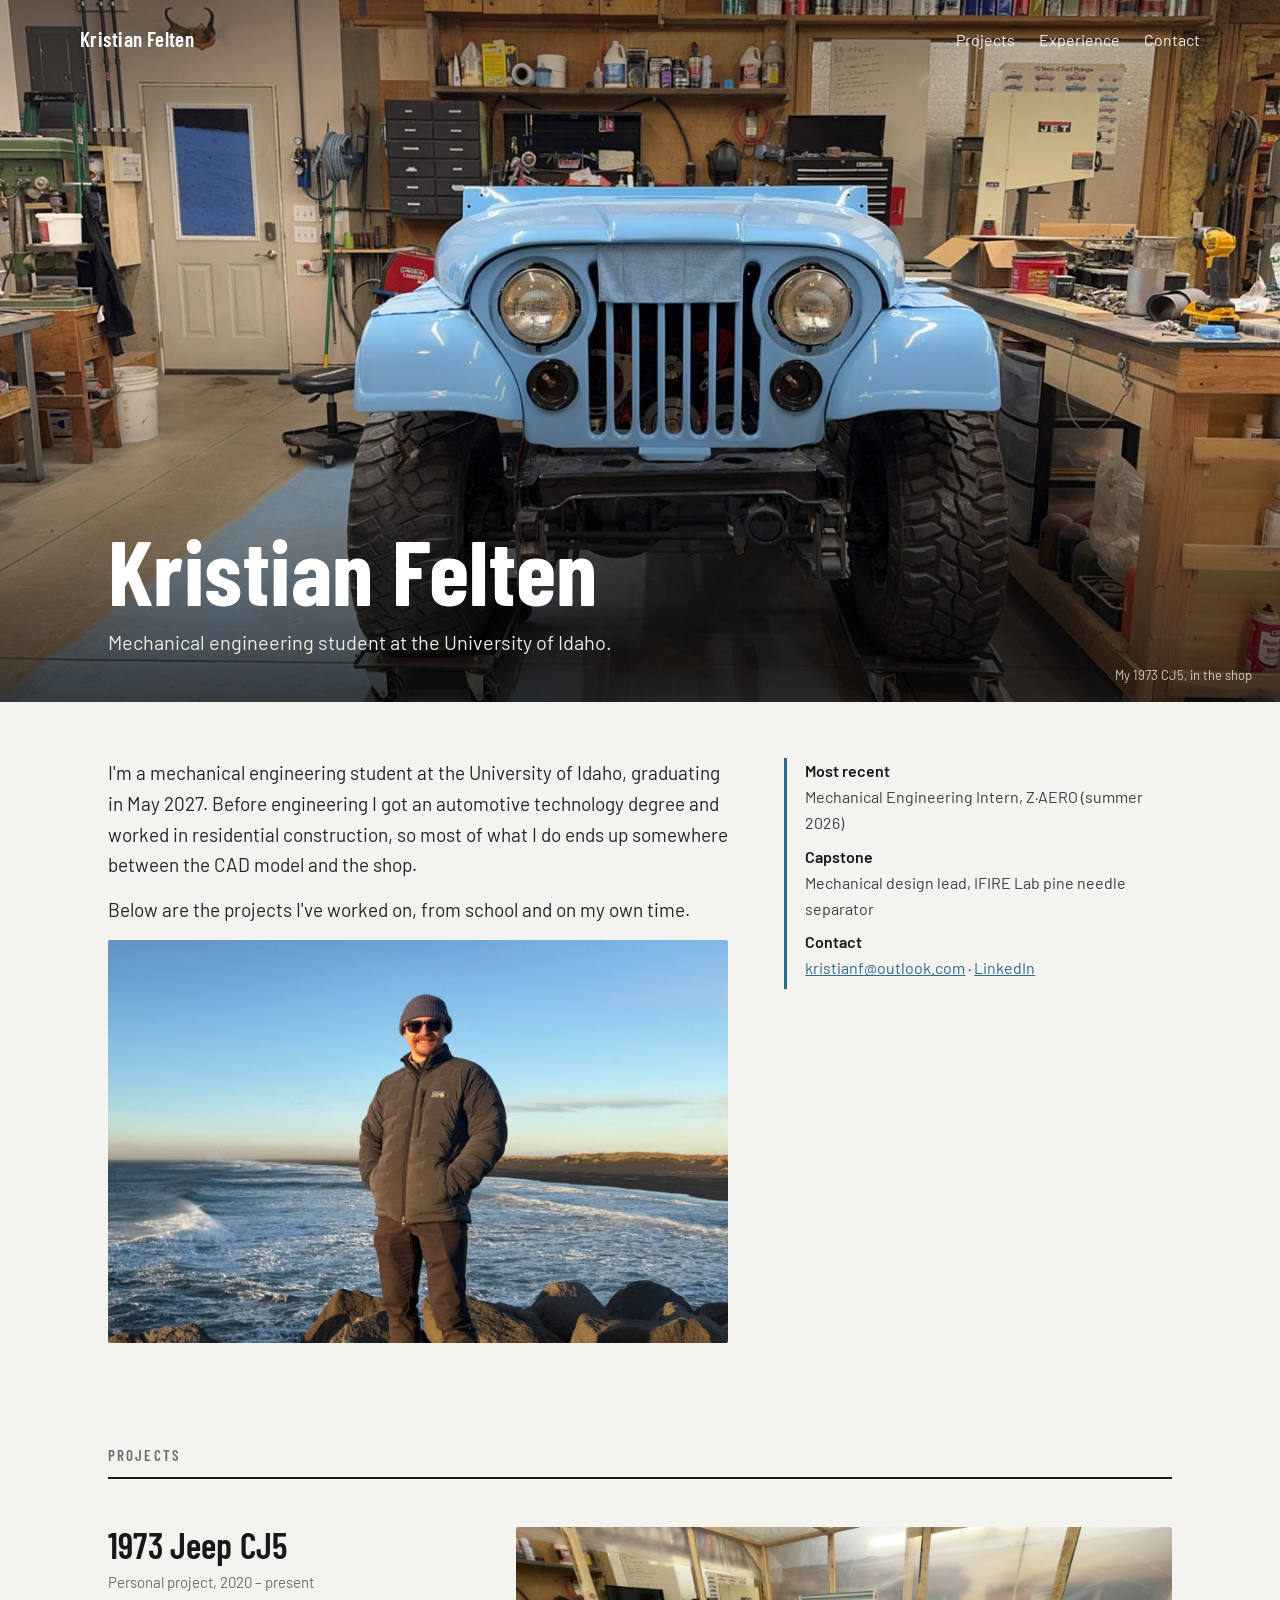
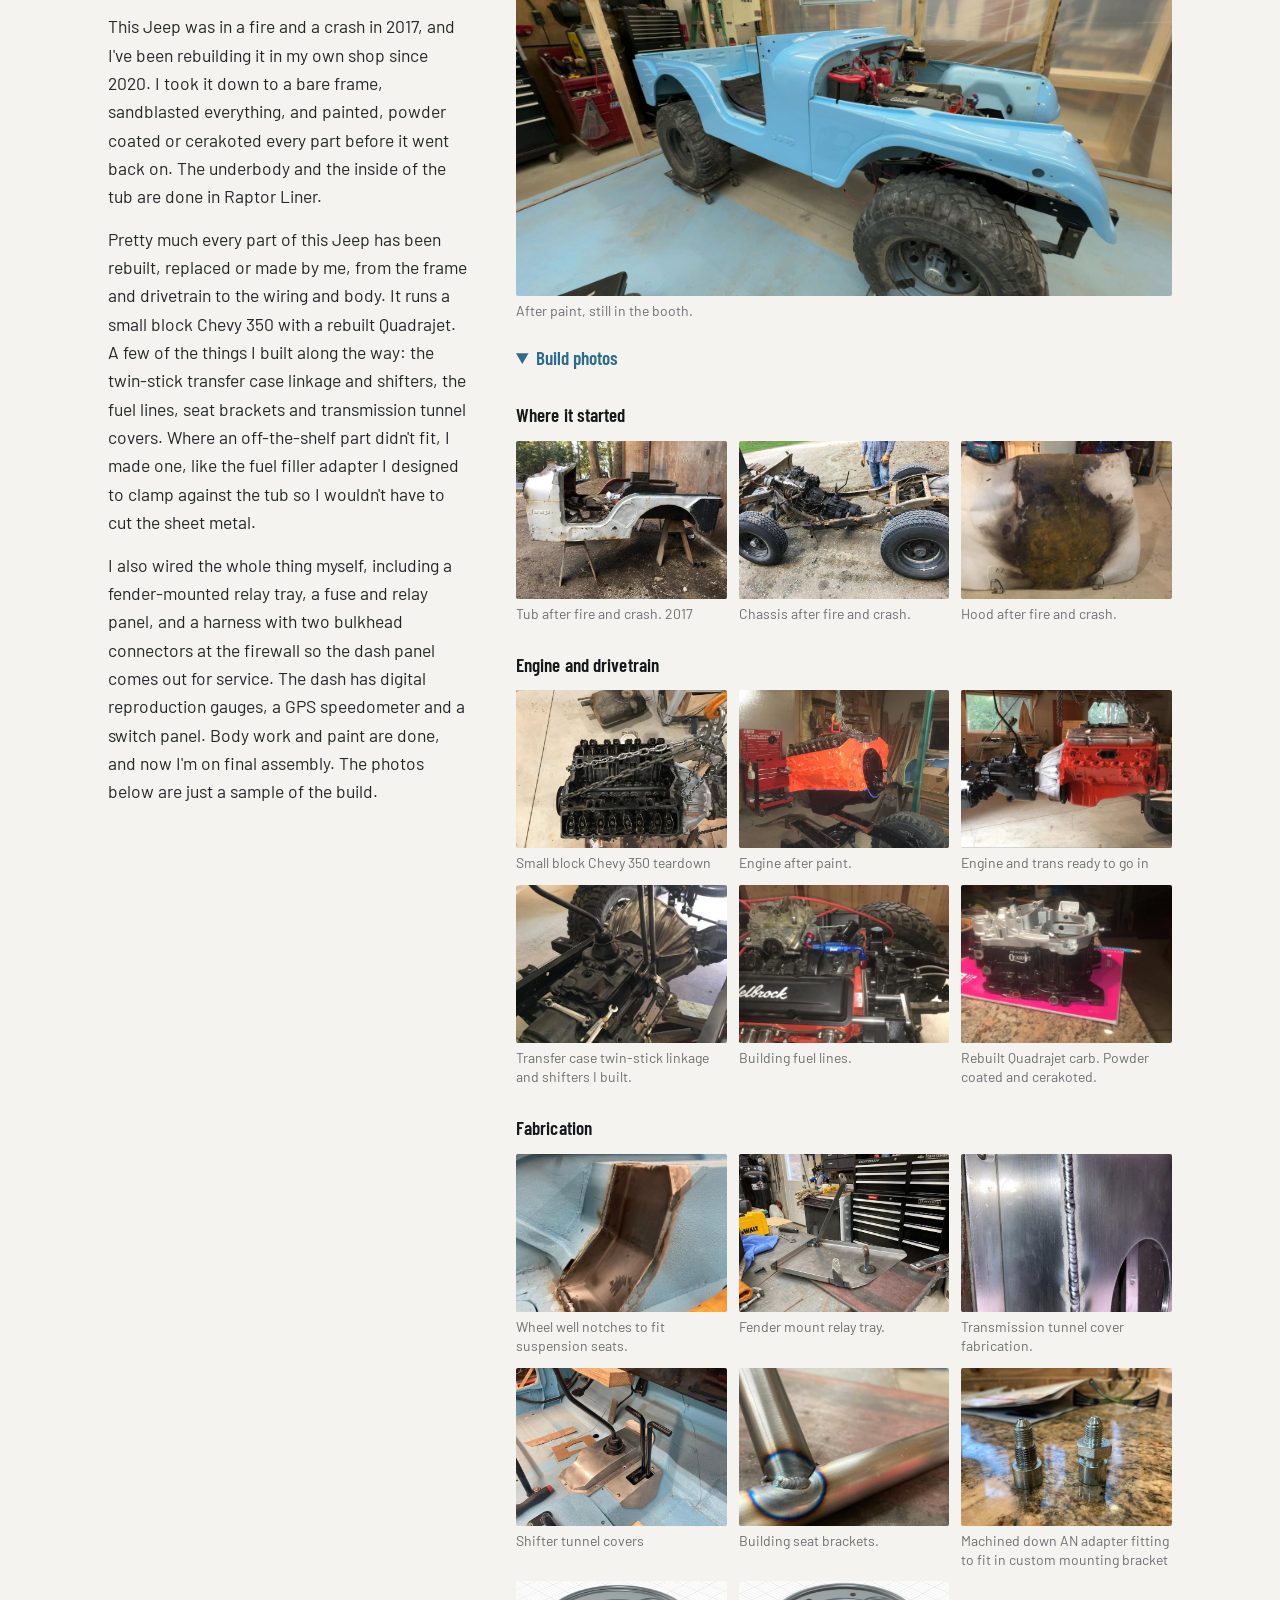
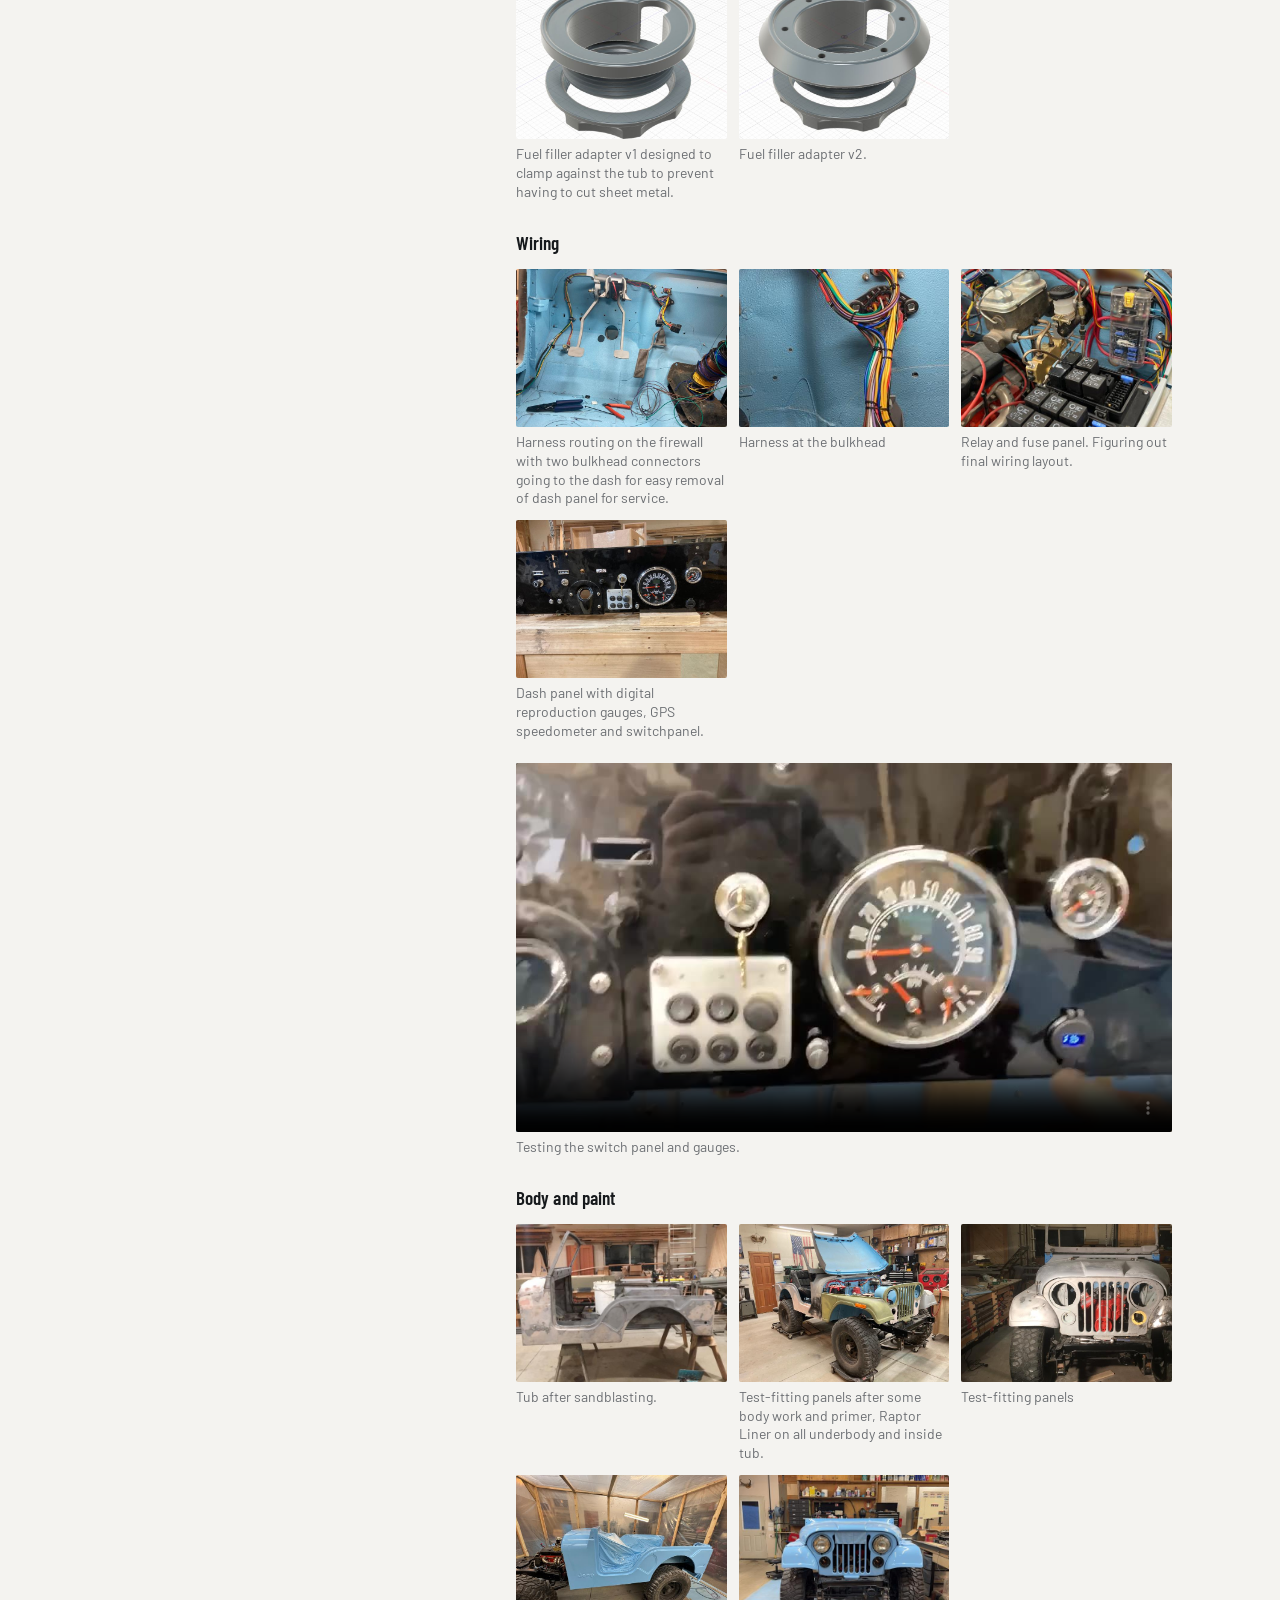
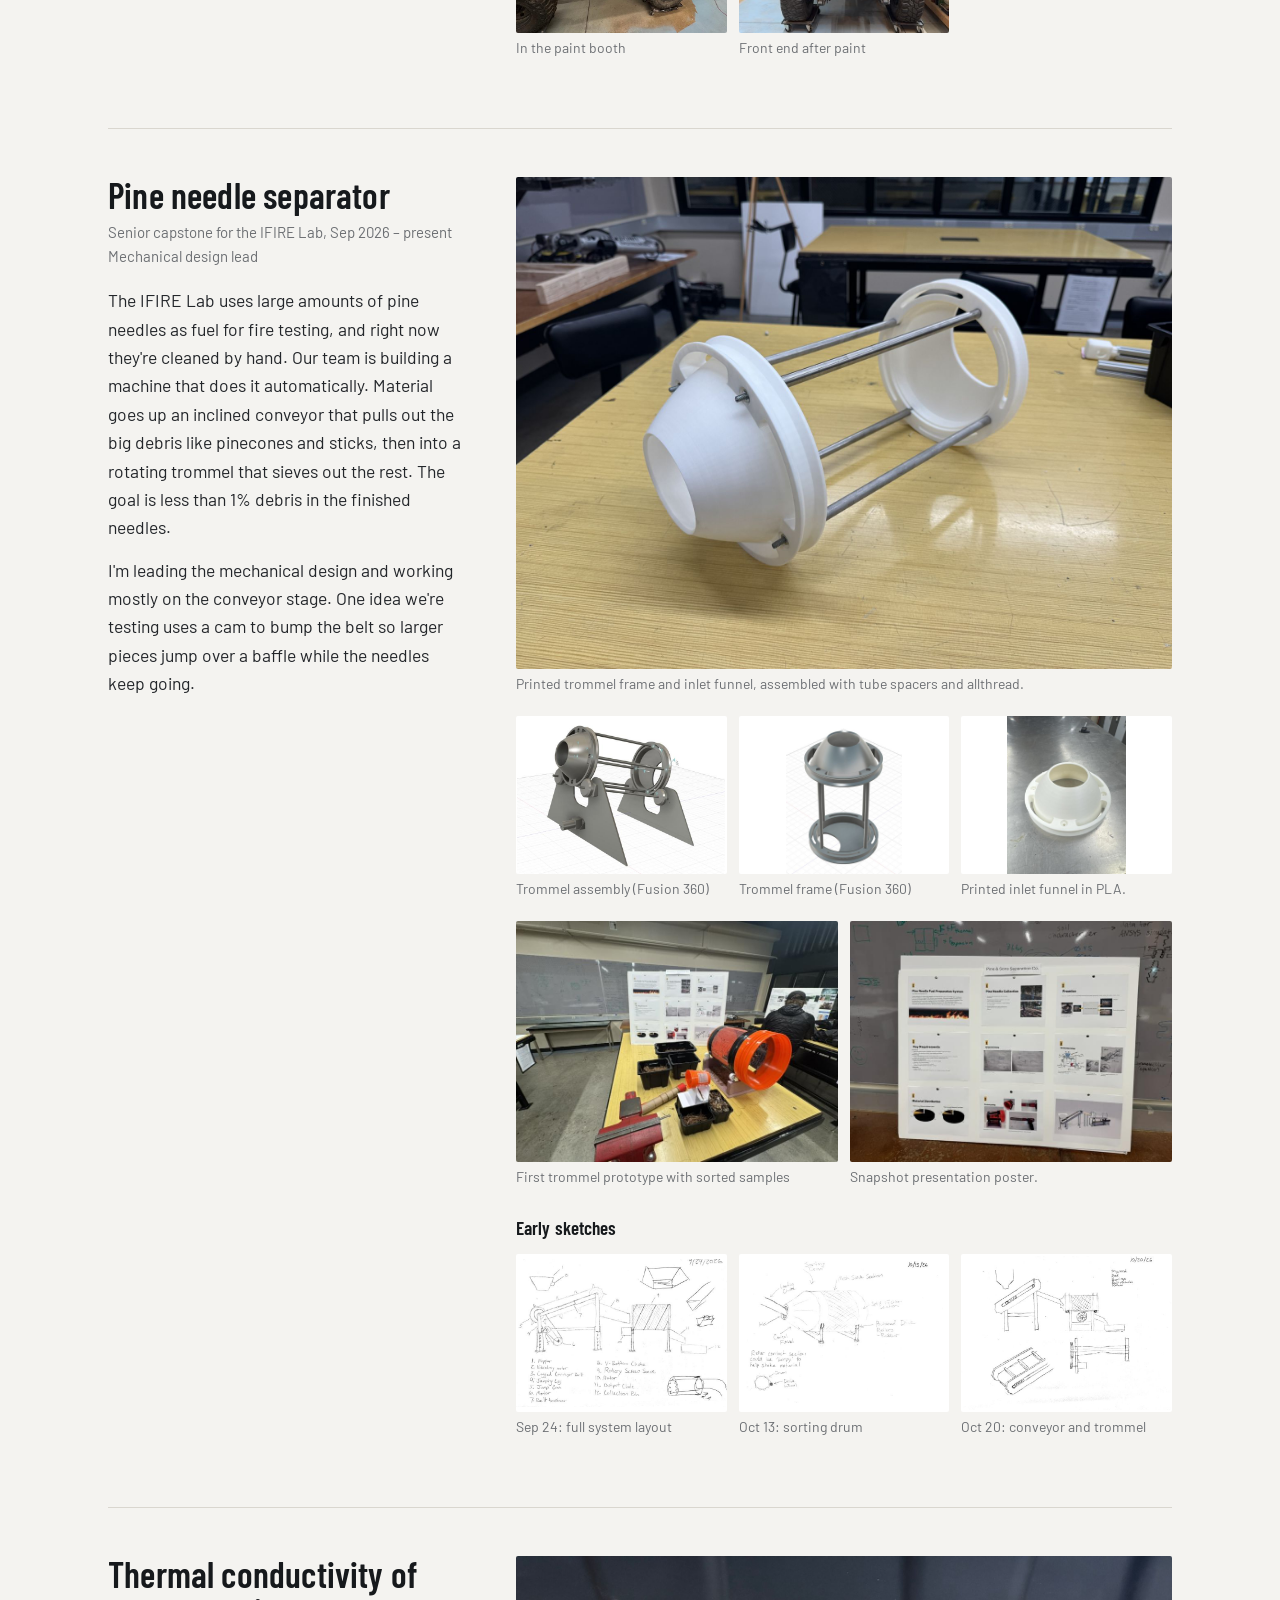
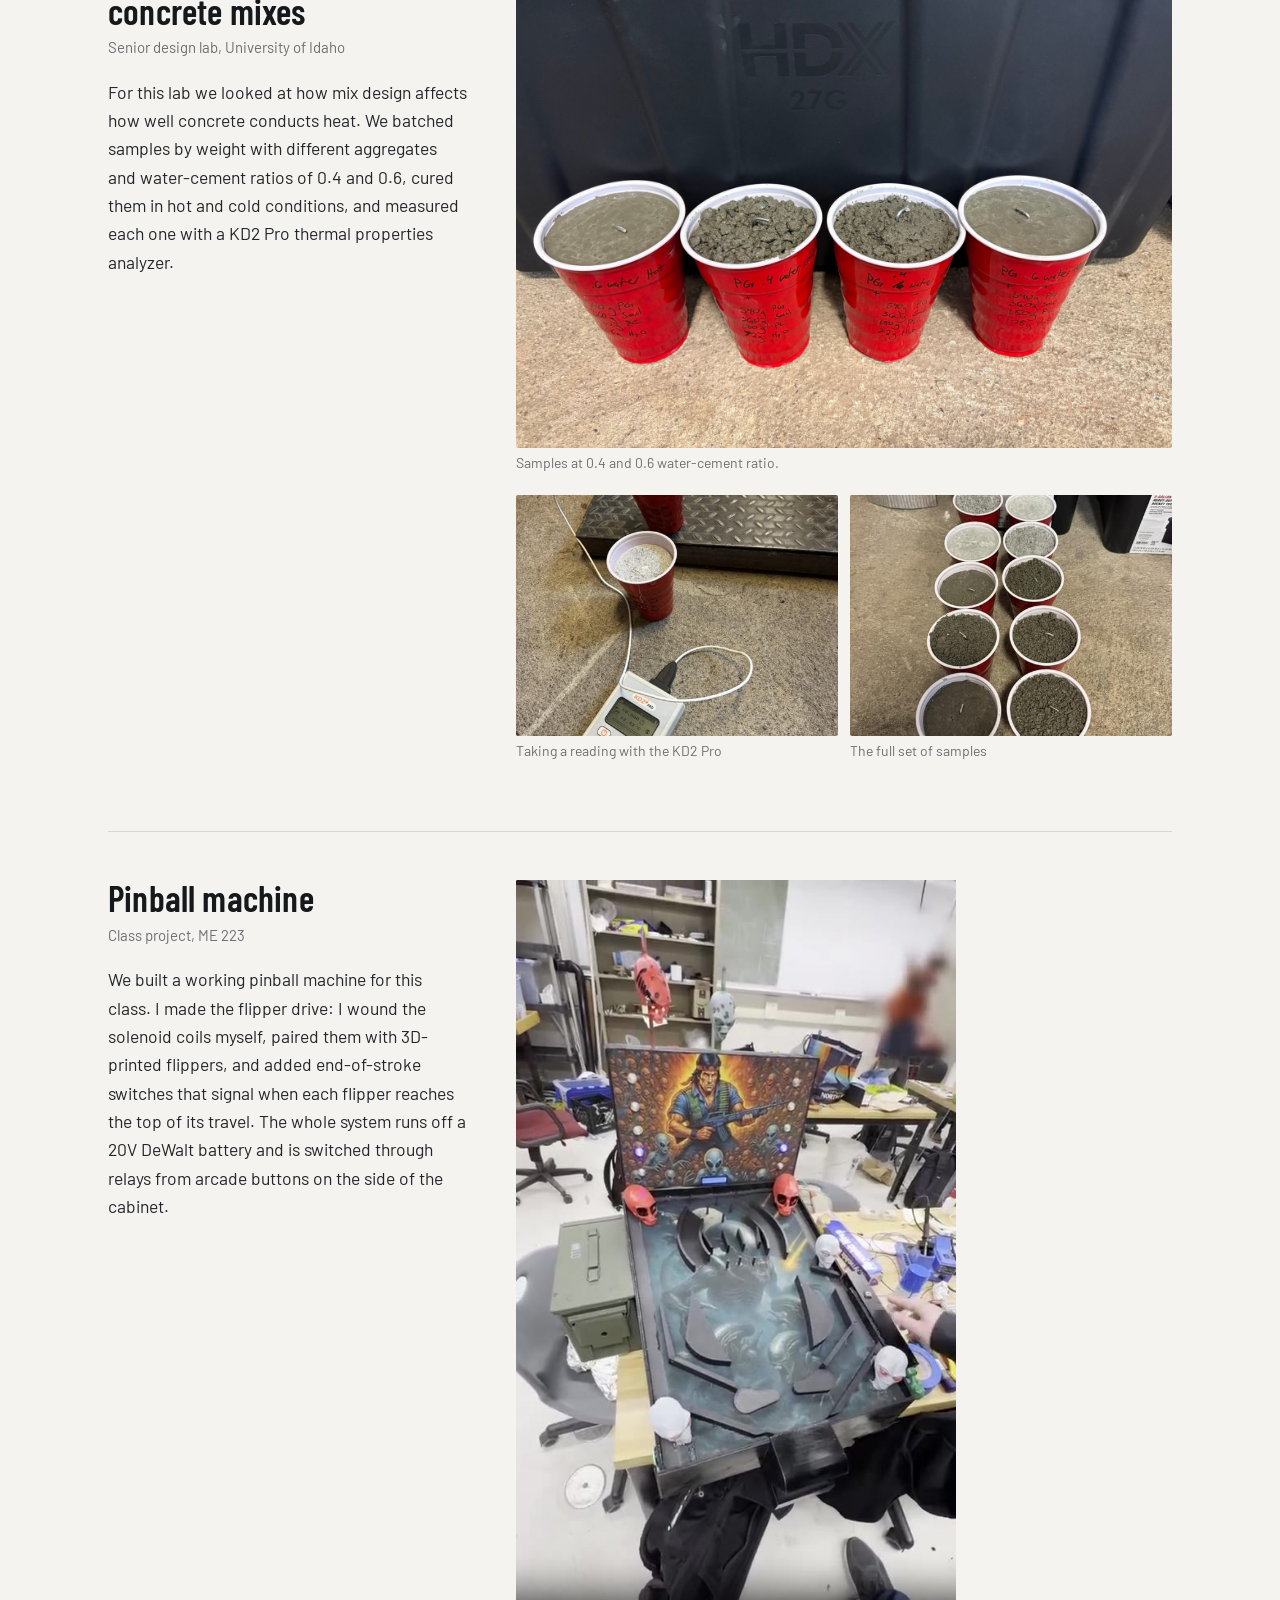
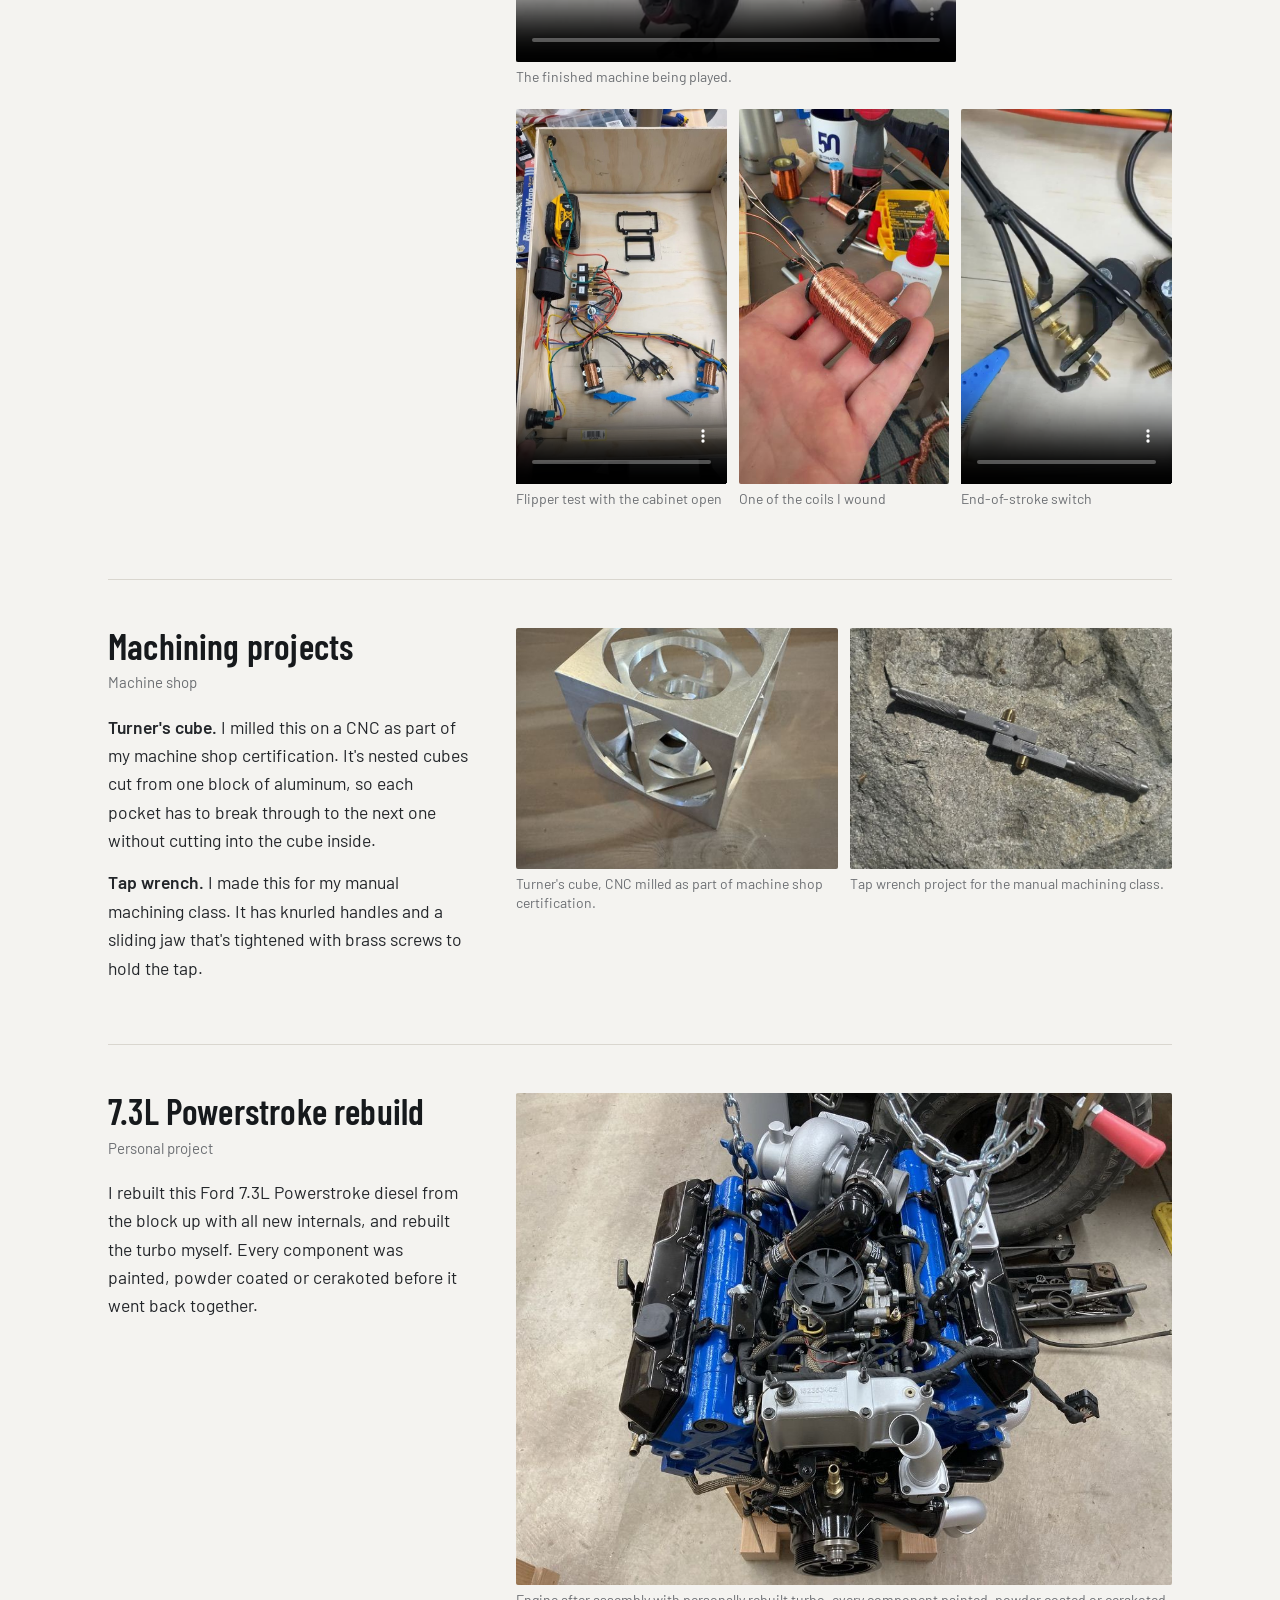
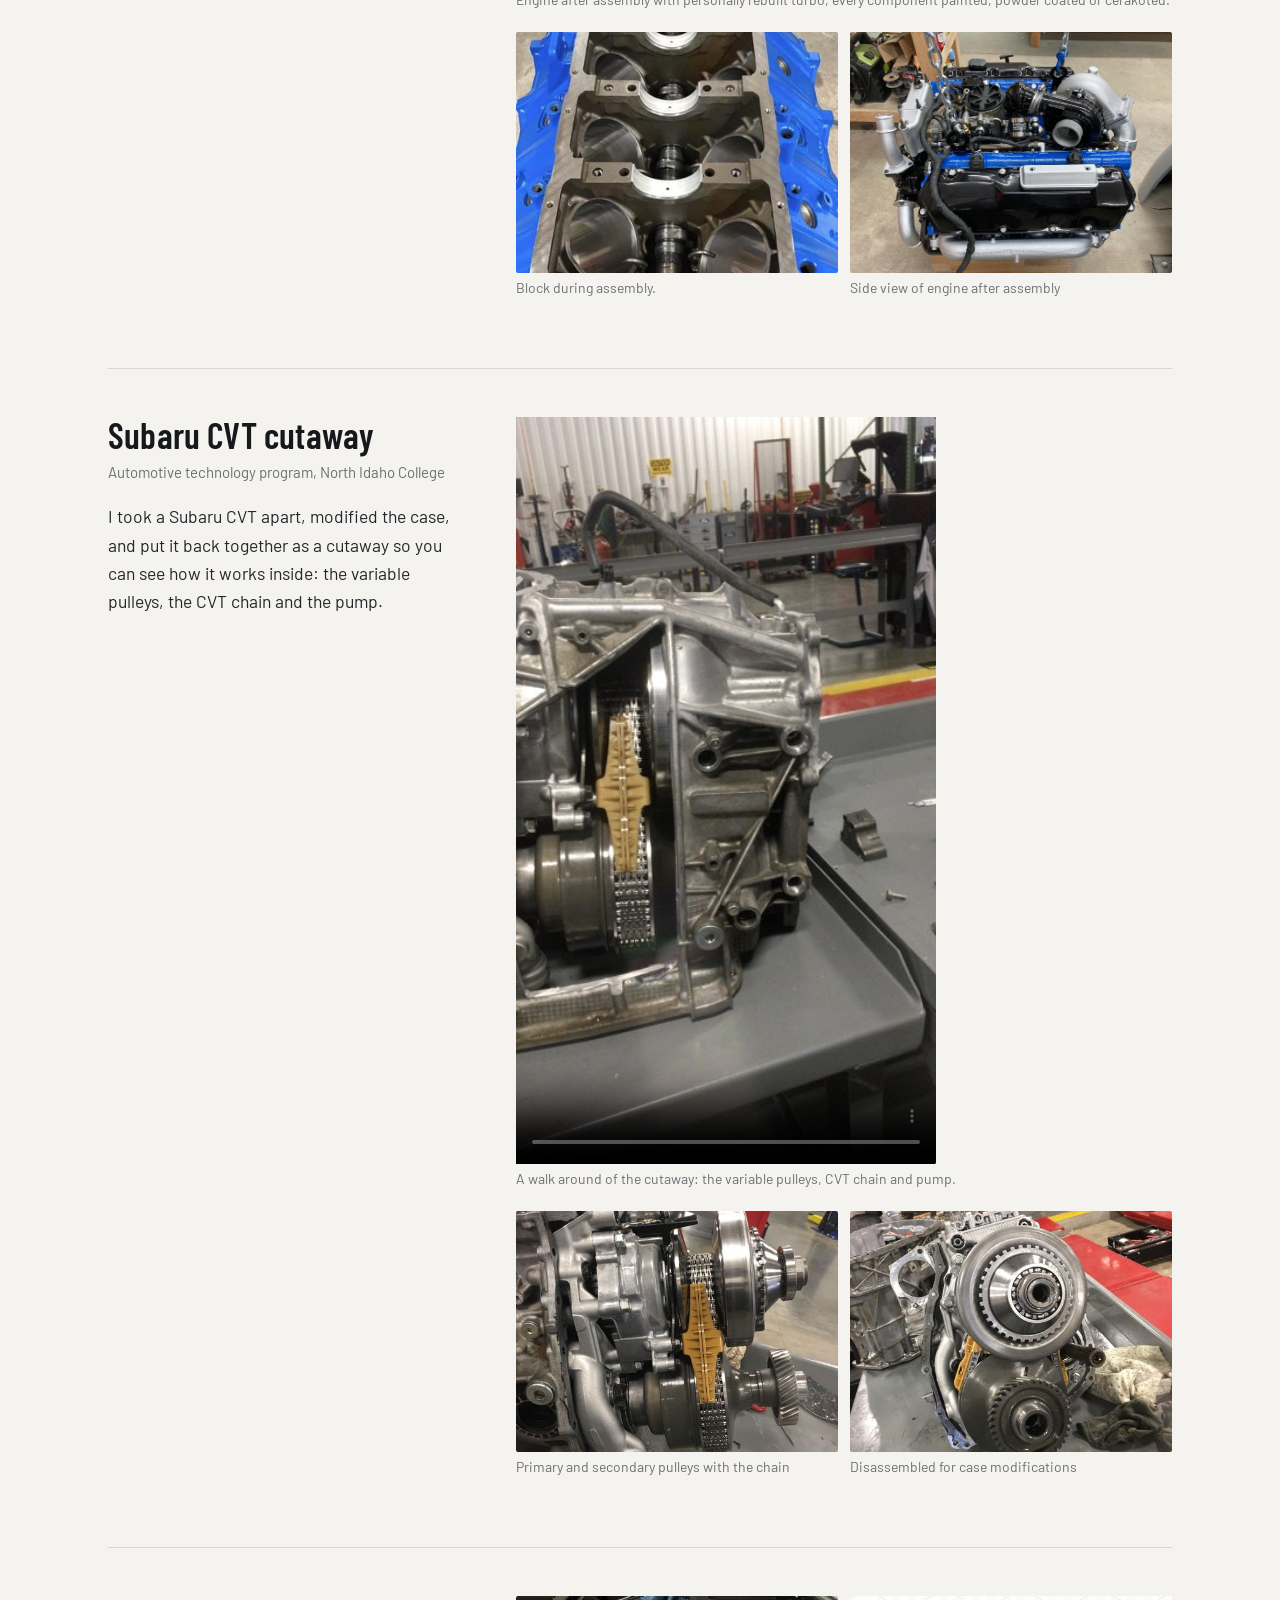
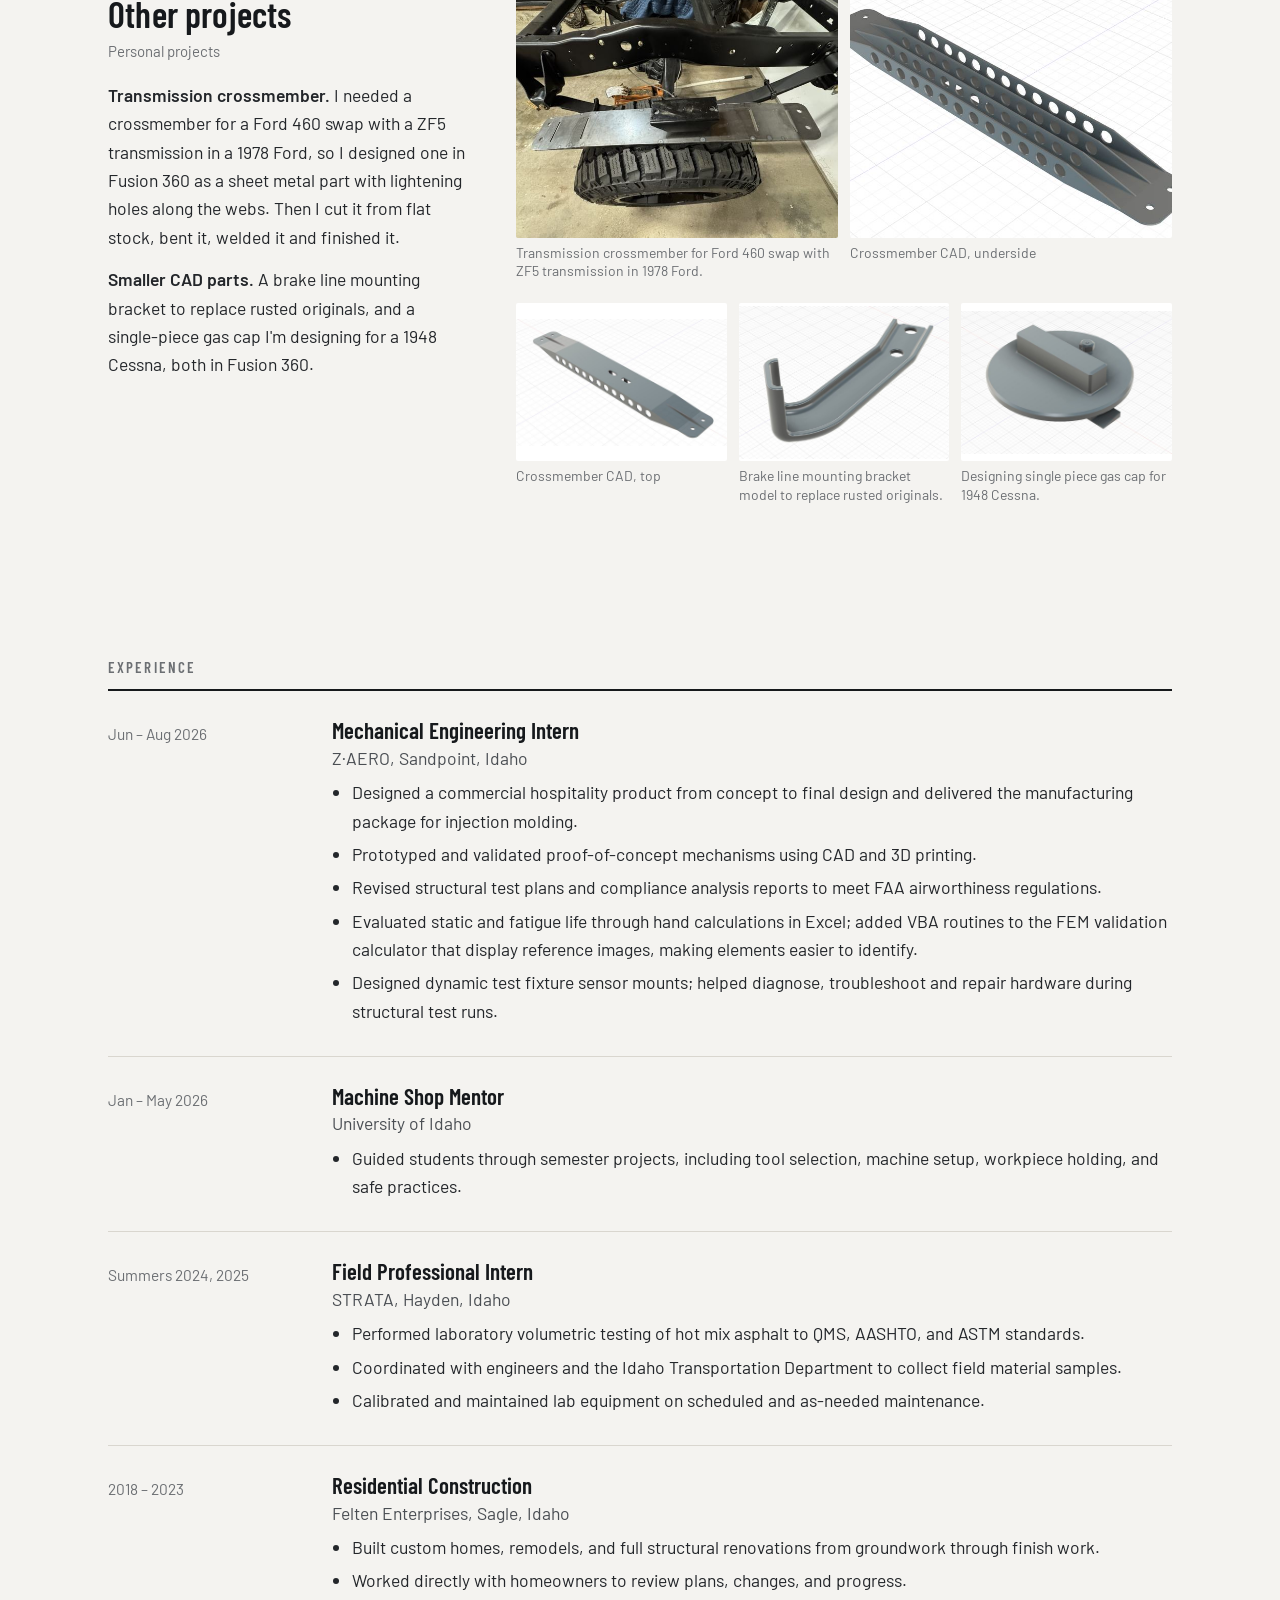
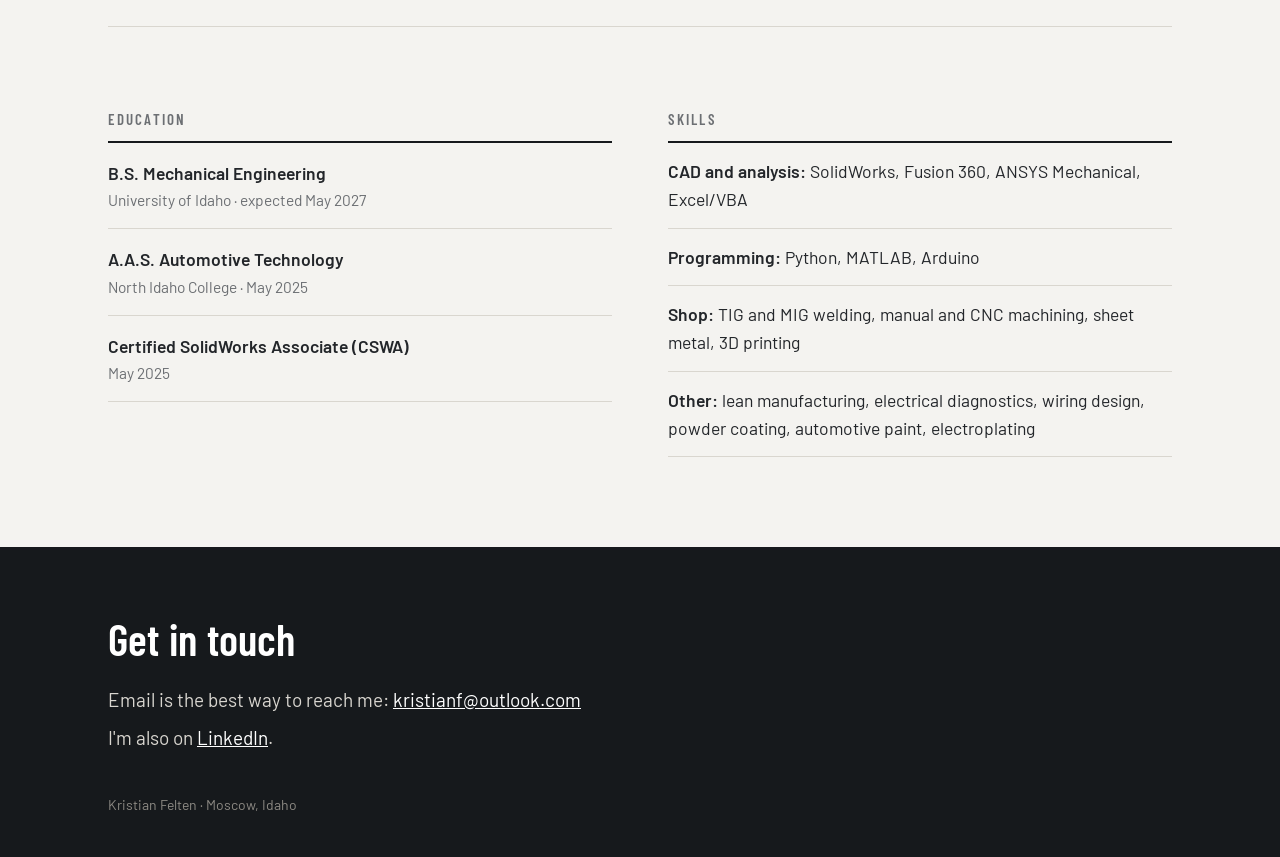
==== commit 0025e677: "Add lean manufacturing to skills Co-Authored-By: Claude Opus 5.5 <noreply@anthropic.com> Claude-Sess" ====
--- a/index.html
+++ b/index.html
@@ -265,7 +265,7 @@
     <p><b>CAD and analysis:</b> SolidWorks, Fusion 360, ANSYS Mechanical, Excel/VBA</p>
     <p><b>Programming:</b> Python, MATLAB, Arduino</p>
     <p><b>Shop:</b> TIG and MIG welding, manual and CNC machining, sheet metal, 3D printing</p>
-    <p><b>Other:</b> electrical diagnostics, wiring design, powder coating, automotive paint, electroplating</p>
+    <p><b>Other:</b> lean manufacturing, electrical diagnostics, wiring design, powder coating, automotive paint, electroplating</p>
   </div>
 </div>
 </div>
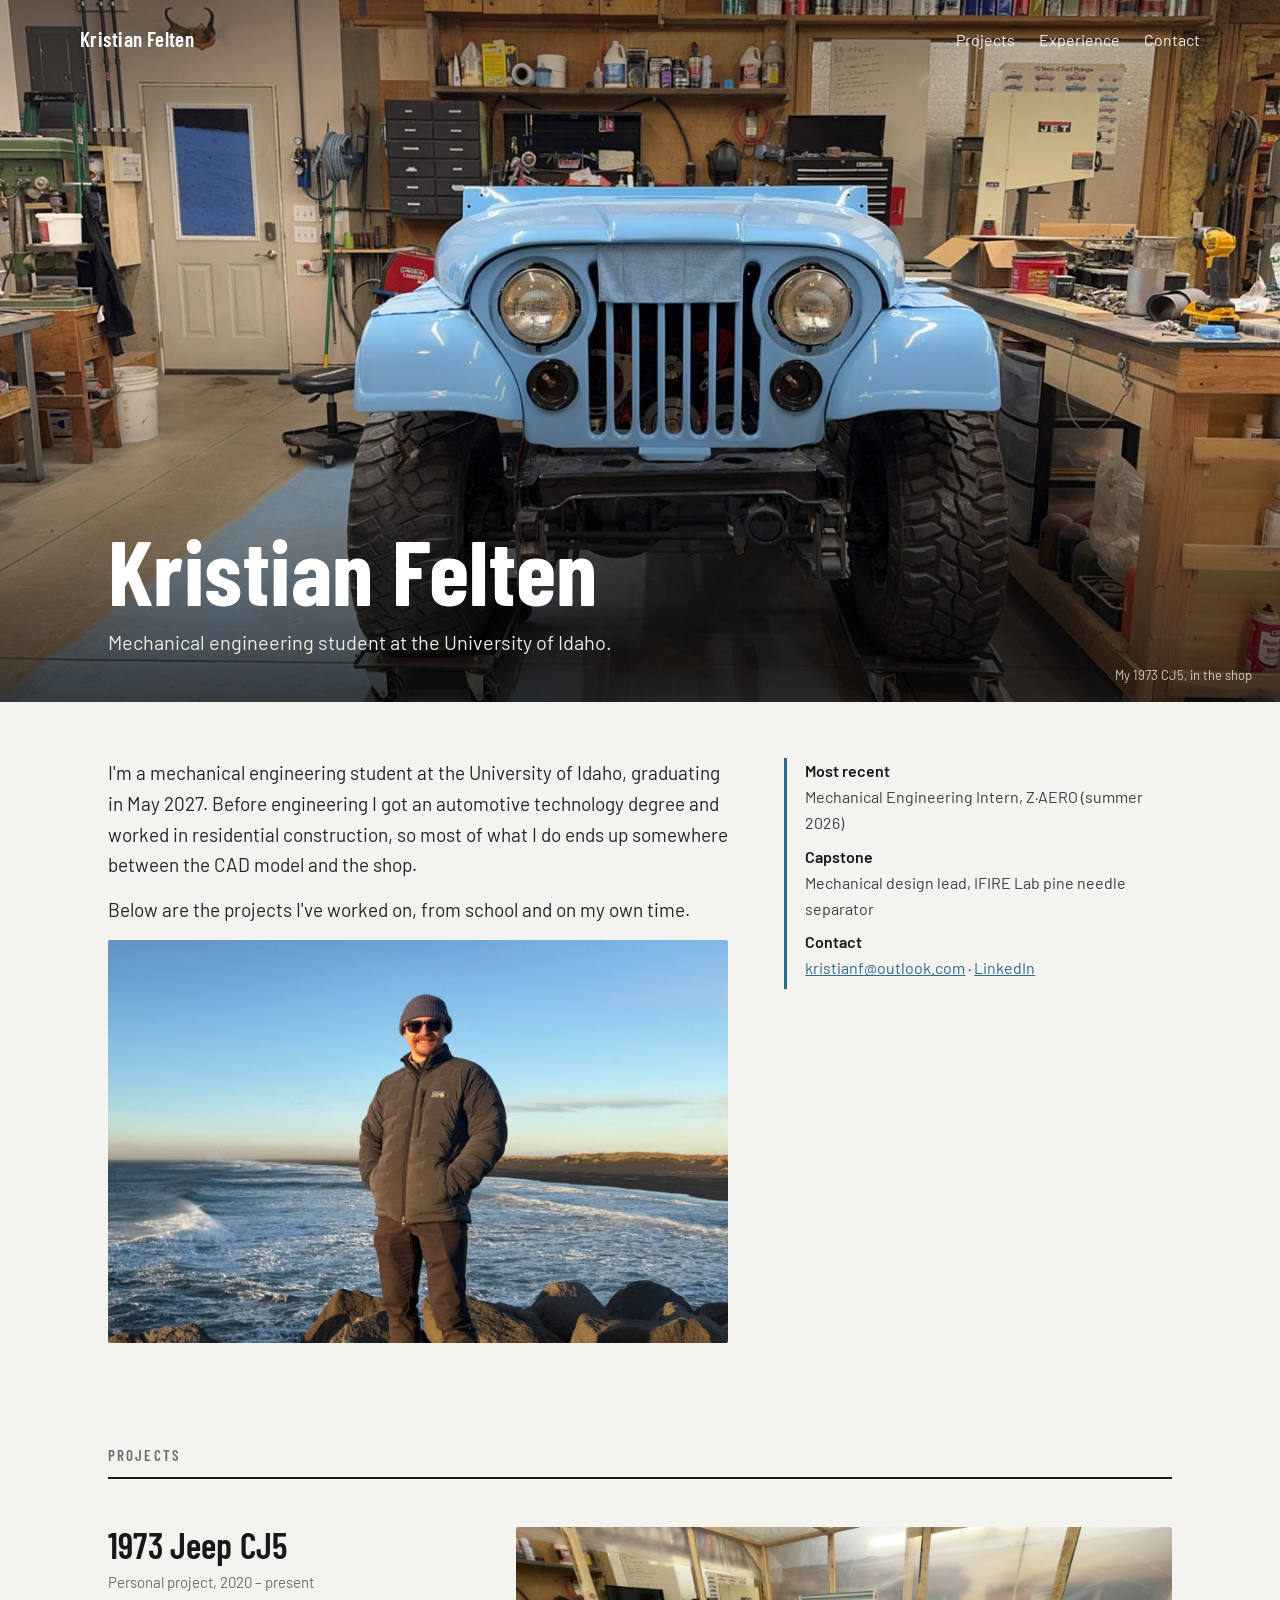
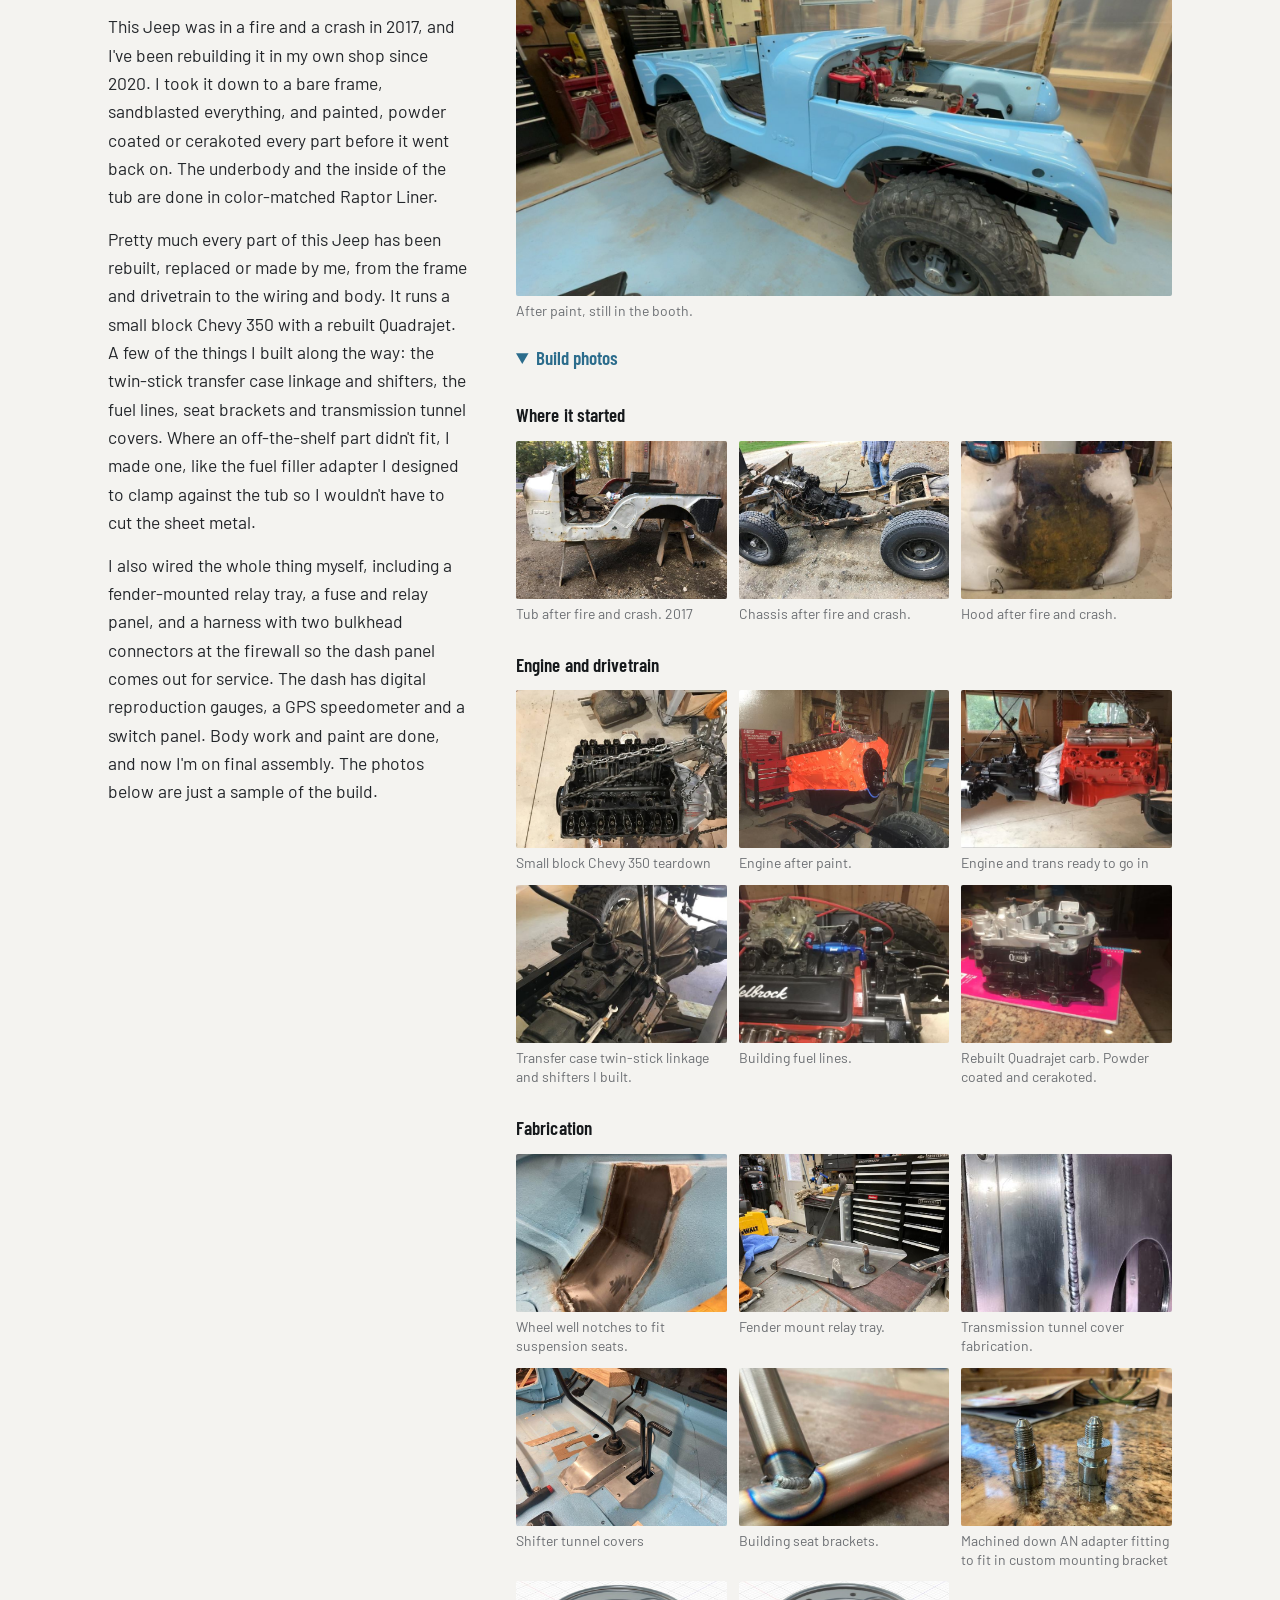
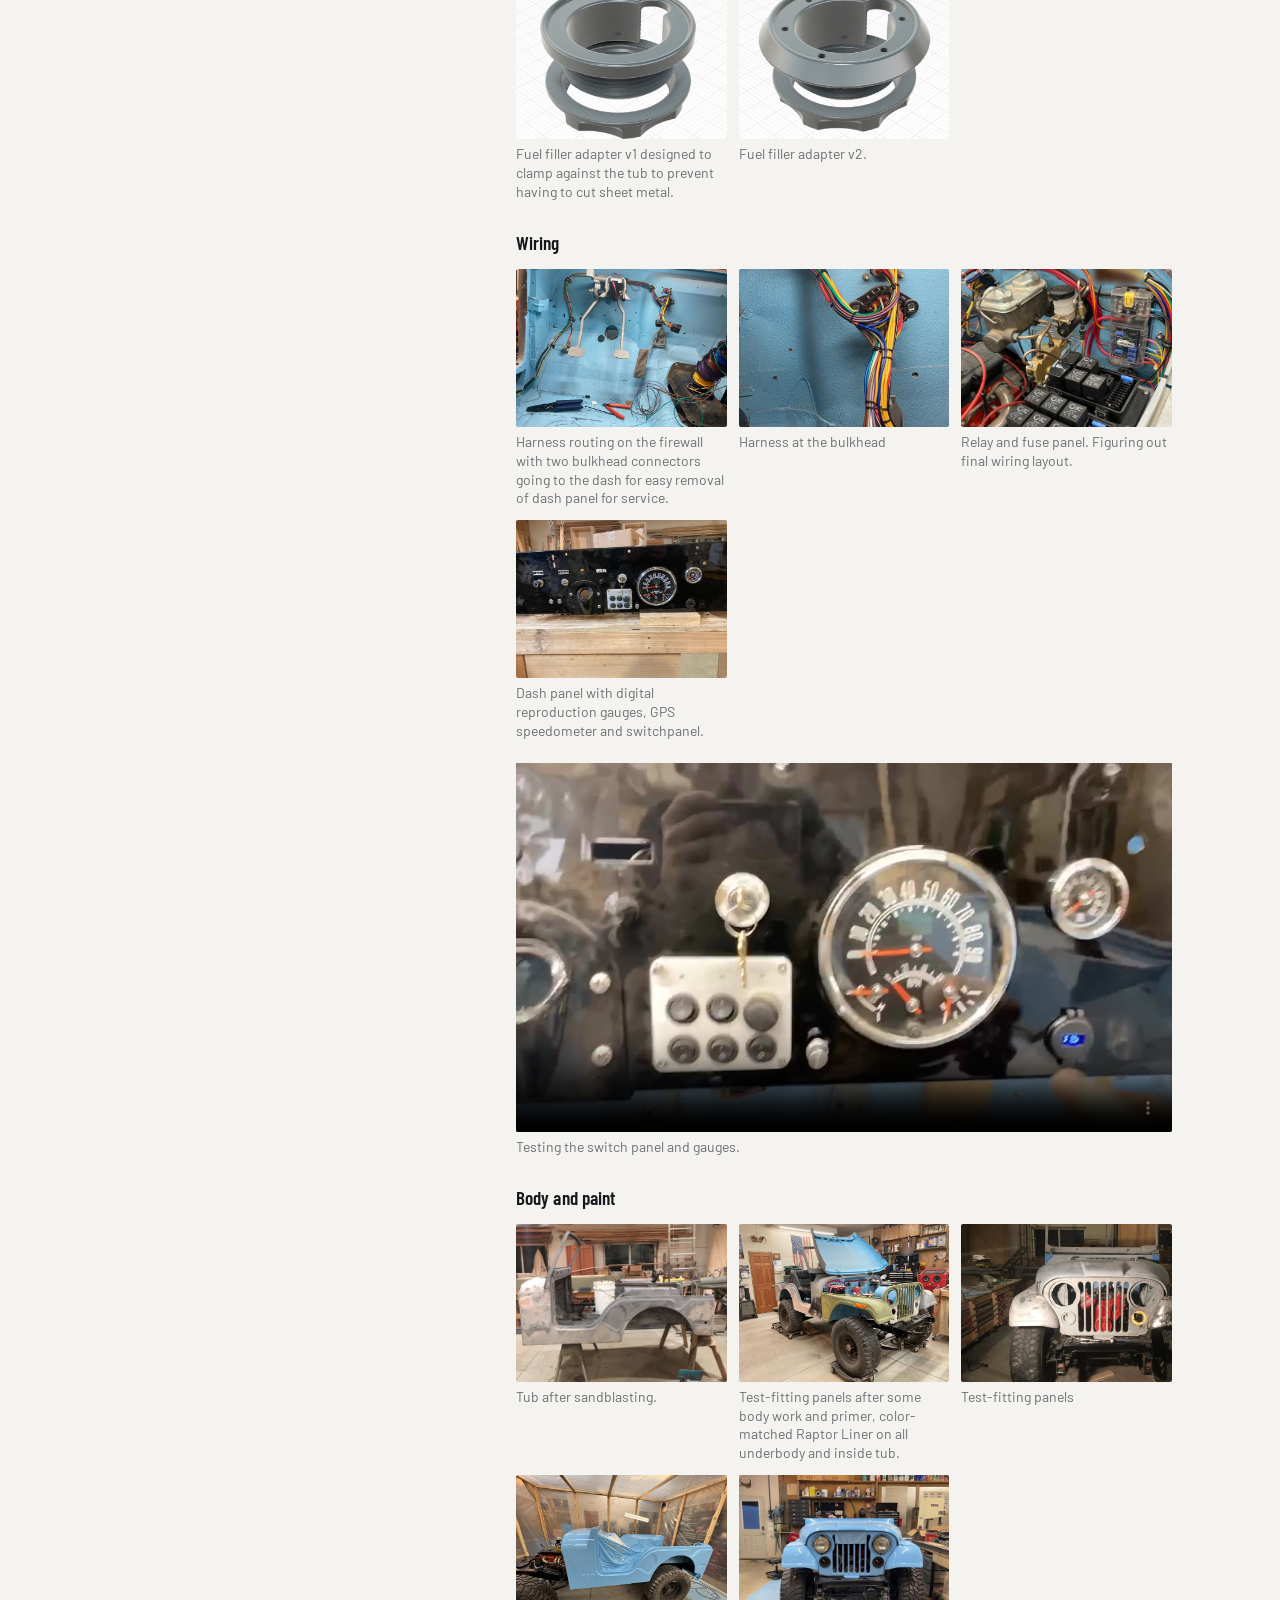
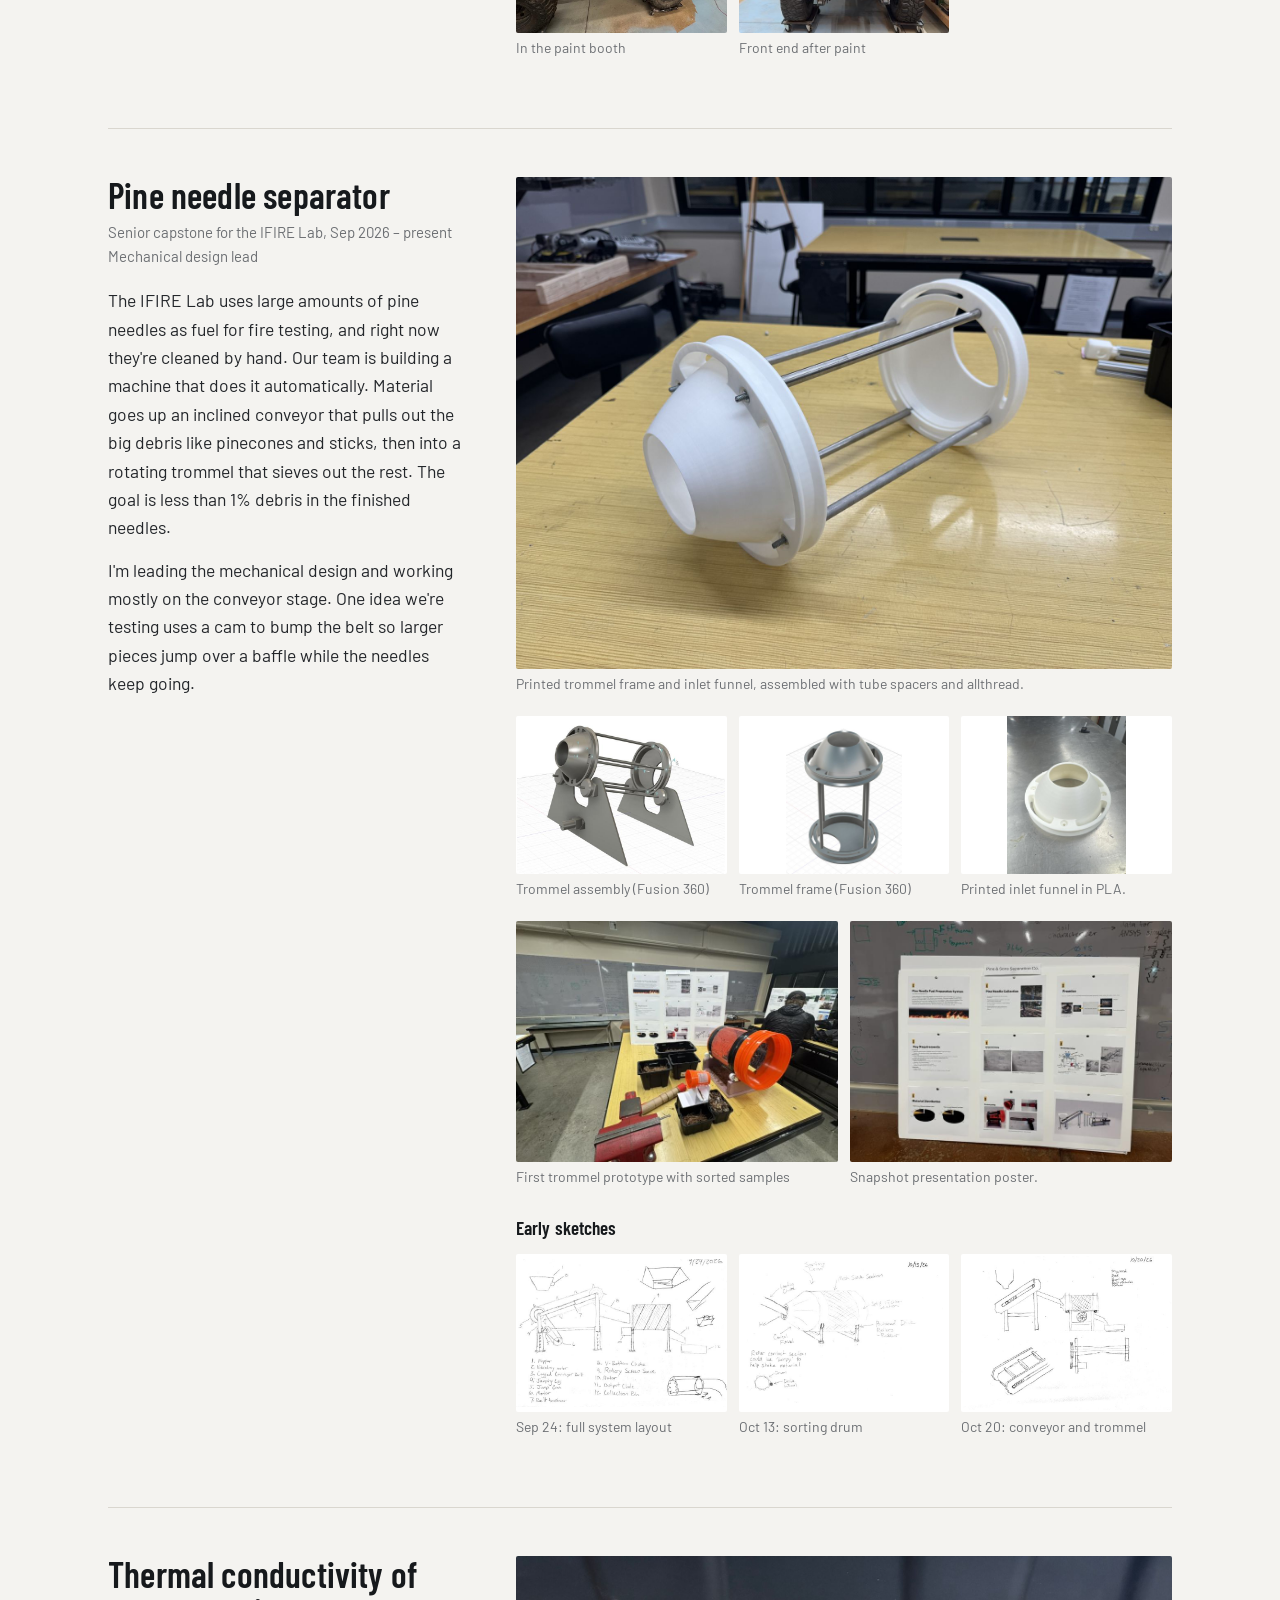
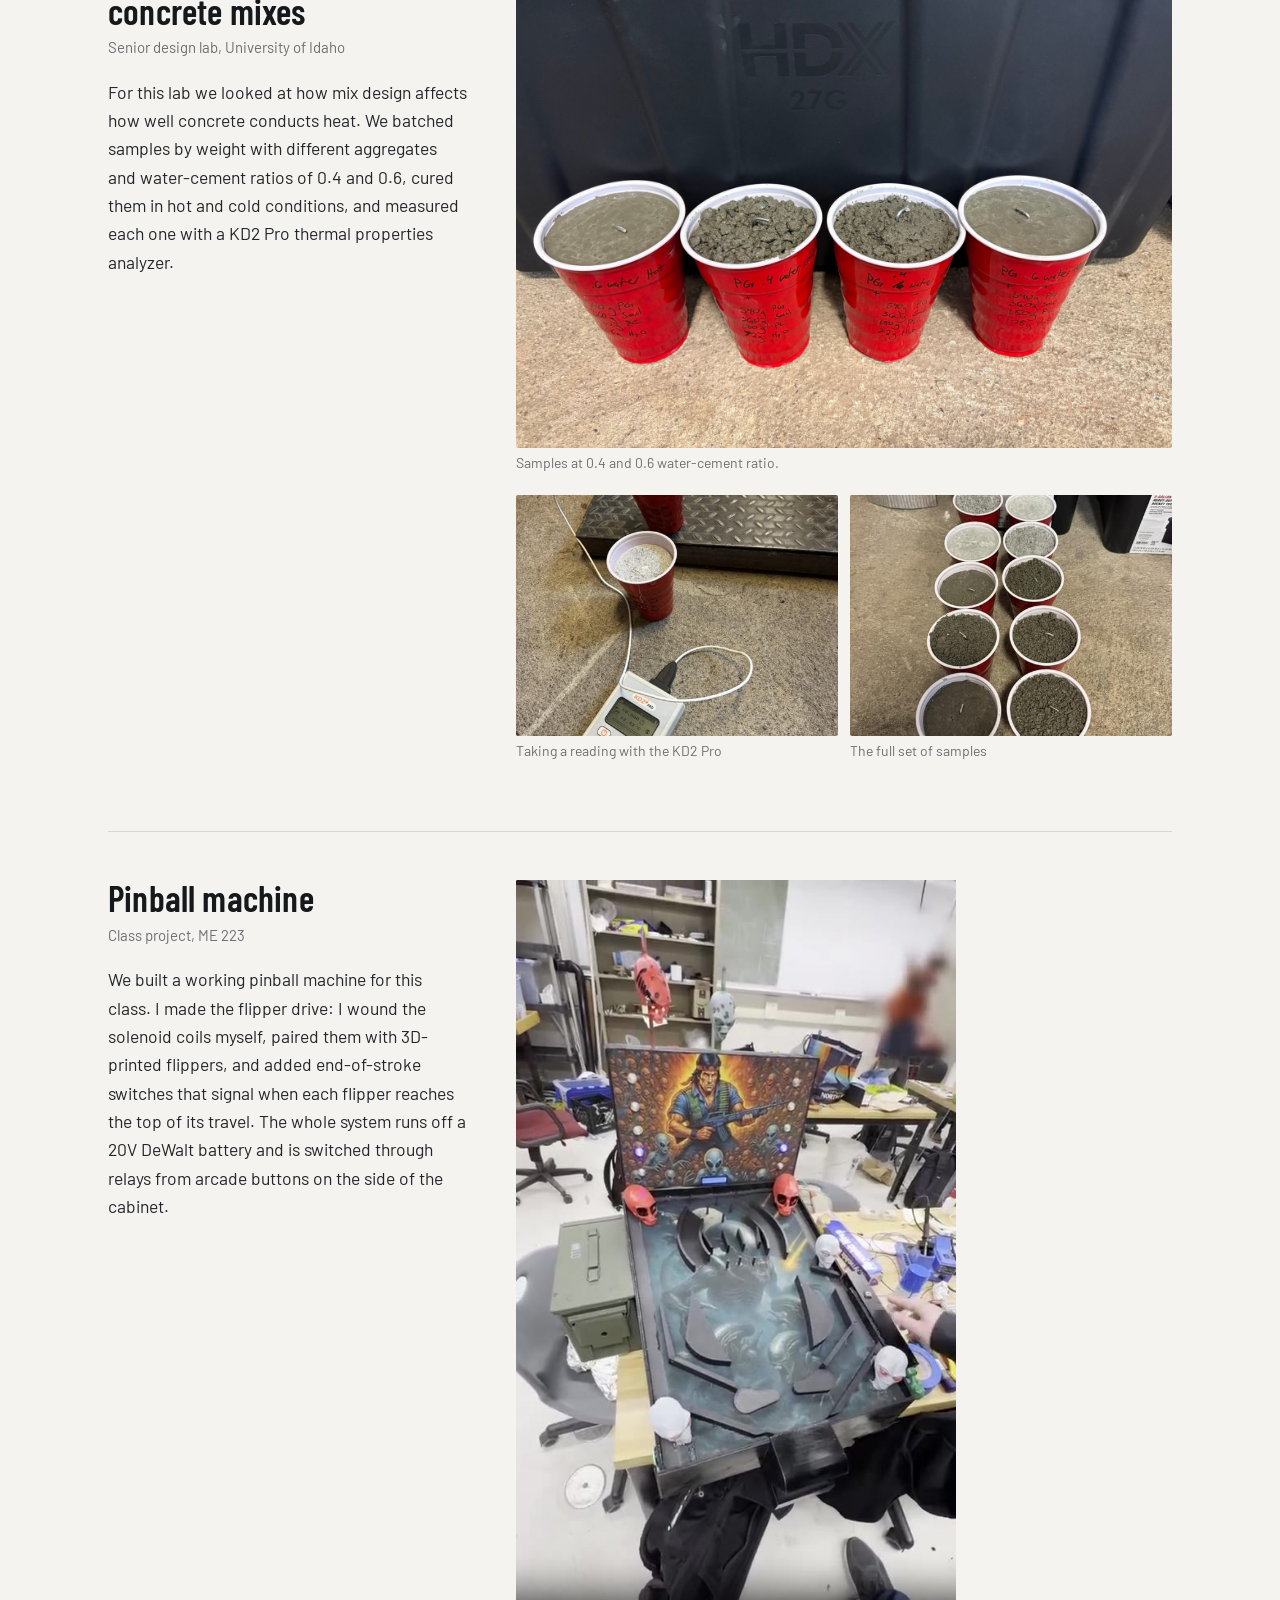
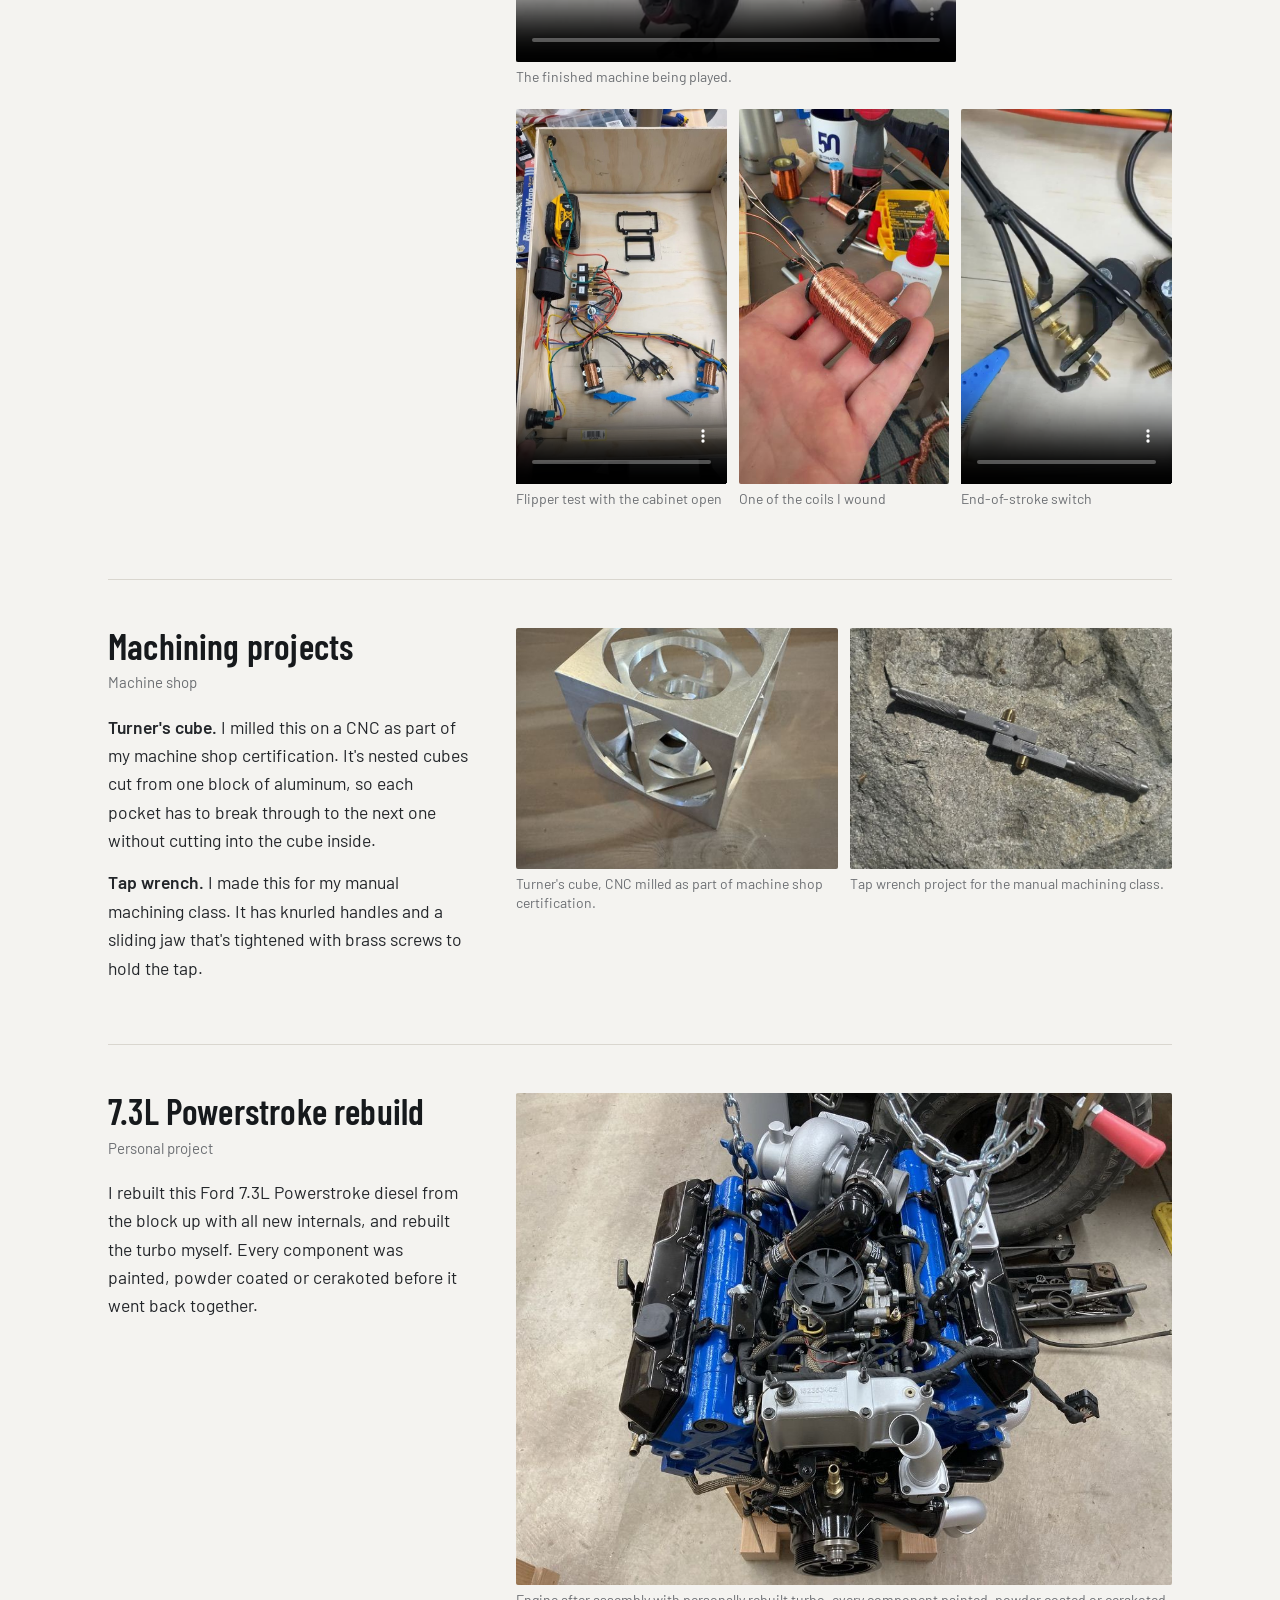
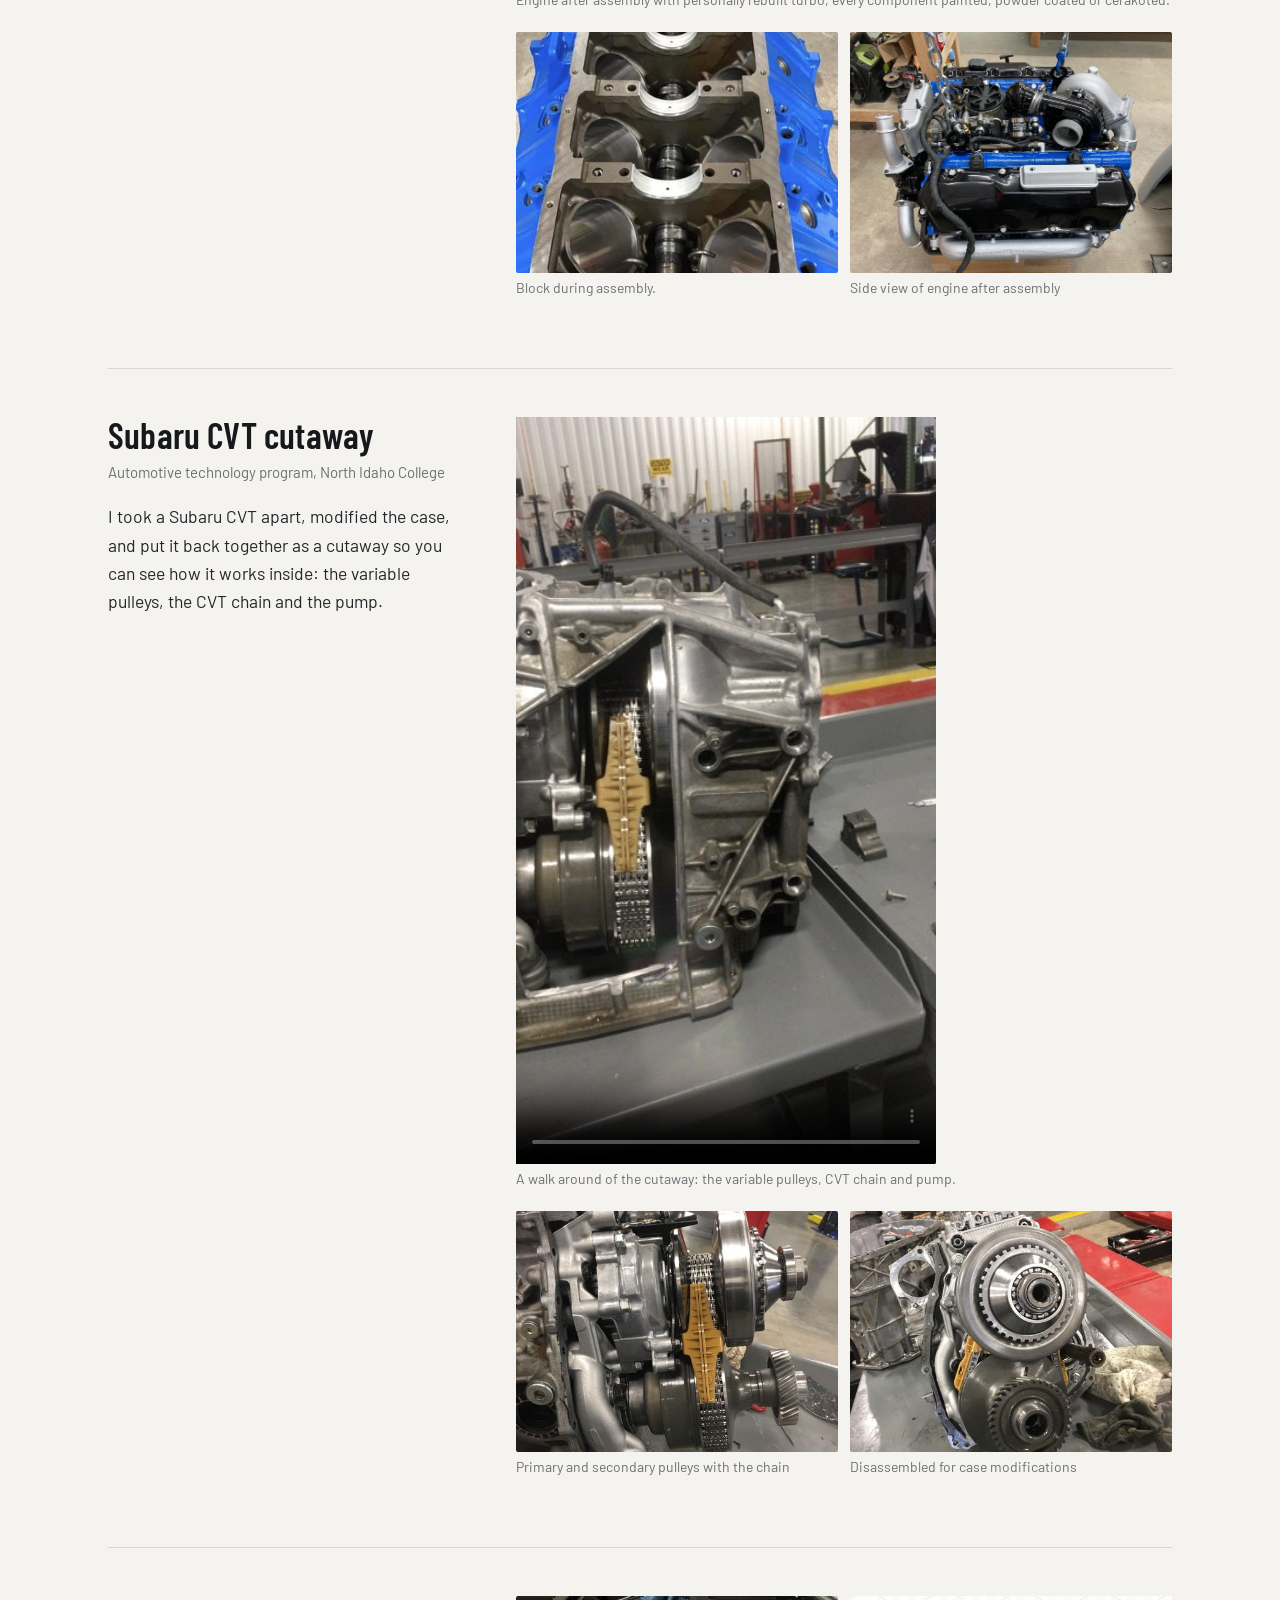
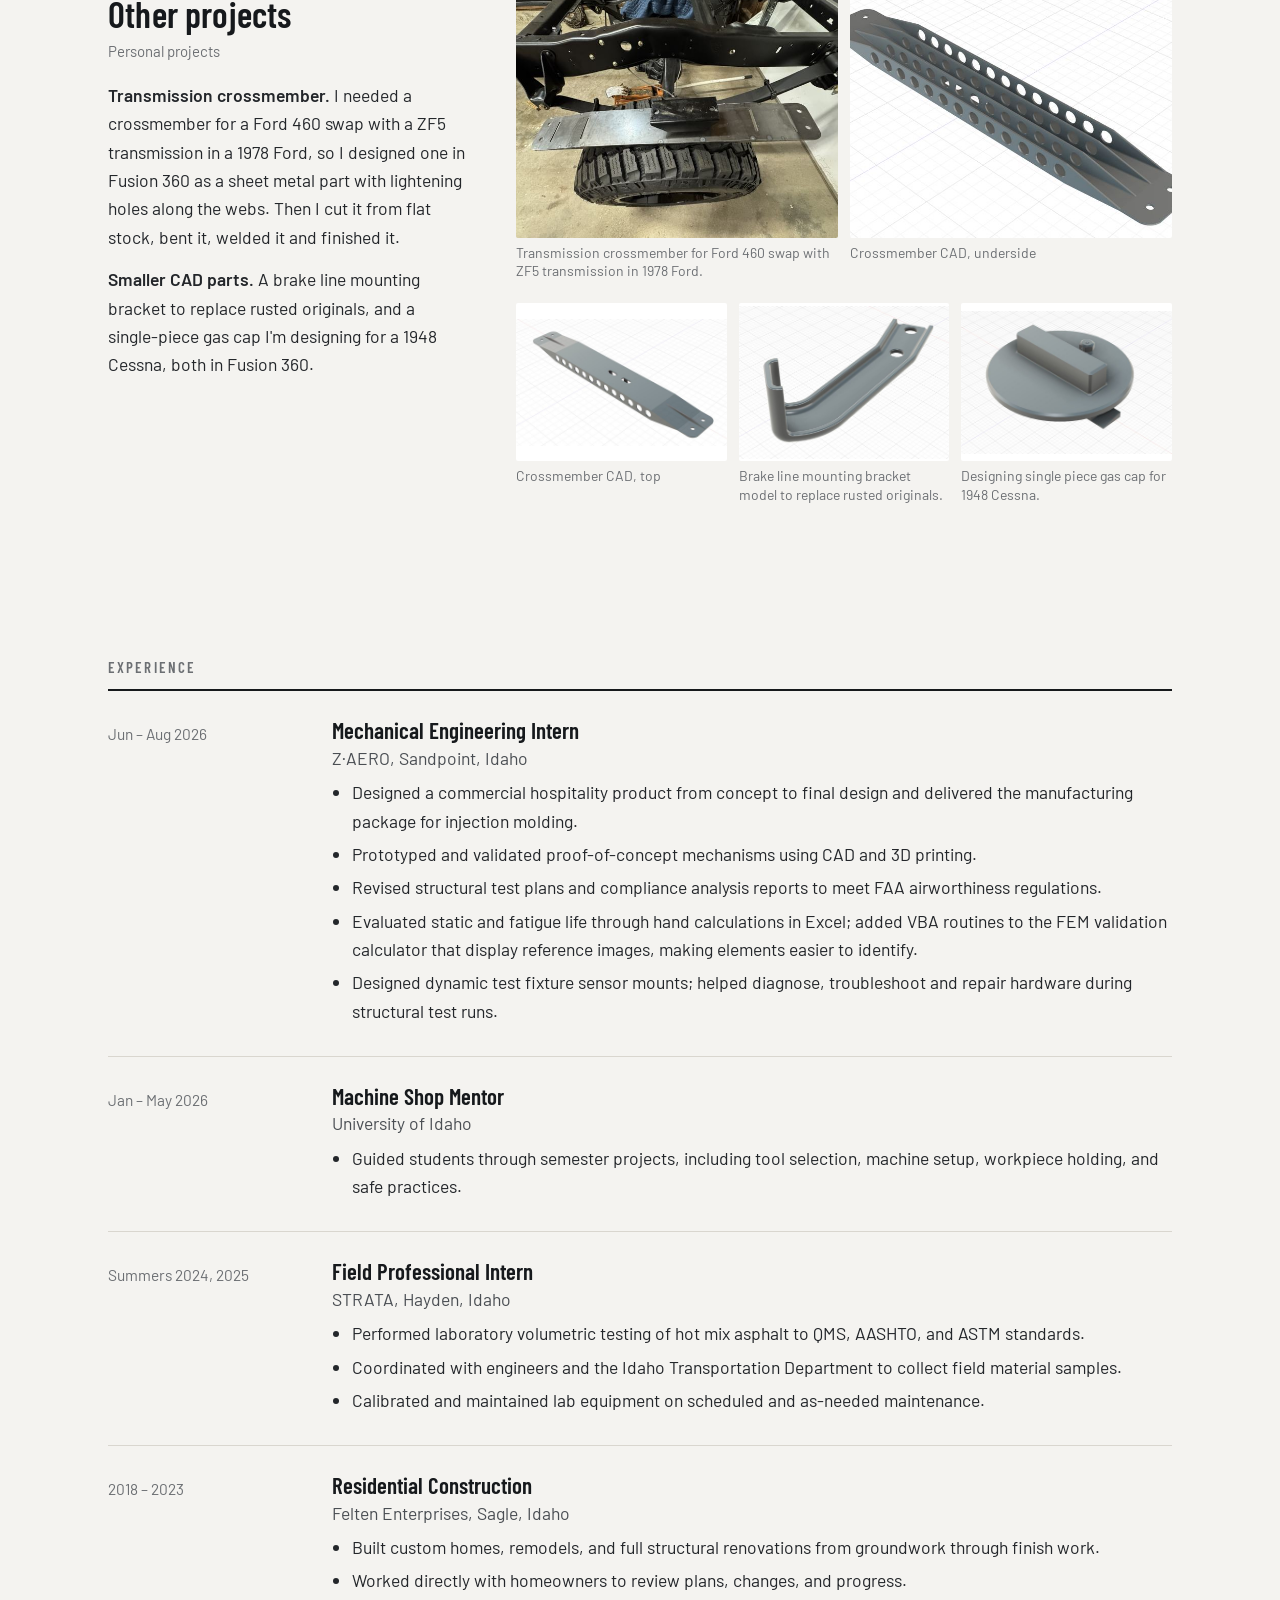
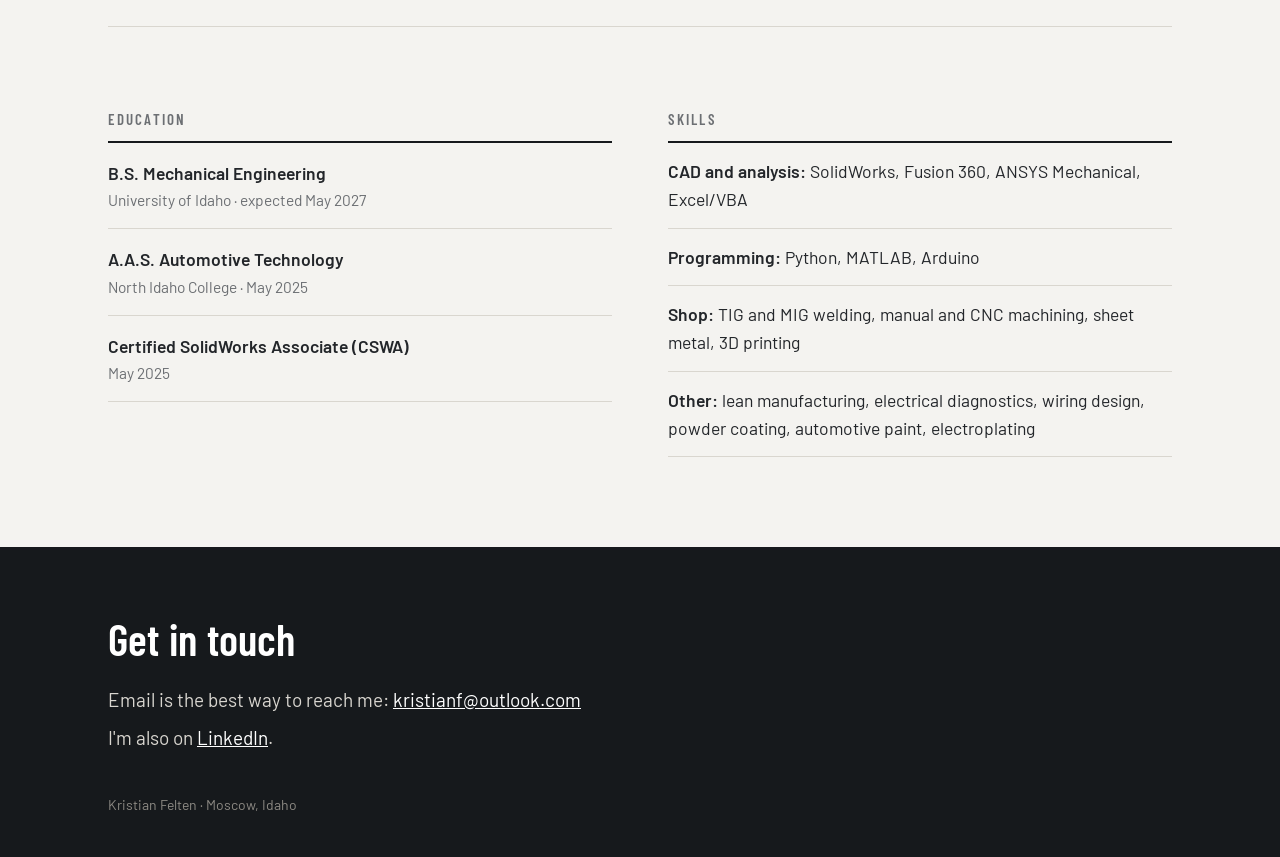
==== commit f5da63d4: "Color-matched Raptor Liner Co-Authored-By: Claude Opus 5.5 <noreply@anthropic.com> Claude-Session: h" ====
--- a/index.html
+++ b/index.html
@@ -120,14 +120,14 @@
   <div class="copy">
     <h3>1973 Jeep CJ5</h3>
     <p class="when">Personal project, 2020 &ndash; present</p>
-    <p>This Jeep was in a fire and a crash in 2017, and I've been rebuilding it in my own shop since 2020. I took it down to a bare frame, sandblasted everything, and painted, powder coated or cerakoted every part before it went back on. The underbody and the inside of the tub are done in Raptor Liner.</p>
+    <p>This Jeep was in a fire and a crash in 2017, and I've been rebuilding it in my own shop since 2020. I took it down to a bare frame, sandblasted everything, and painted, powder coated or cerakoted every part before it went back on. The underbody and the inside of the tub are done in color-matched Raptor Liner.</p>
     <p>Pretty much every part of this Jeep has been rebuilt, replaced or made by me, from the frame and drivetrain to the wiring and body. It runs a small block Chevy 350 with a rebuilt Quadrajet. A few of the things I built along the way: the twin-stick transfer case linkage and shifters, the fuel lines, seat brackets and transmission tunnel covers. Where an off-the-shelf part didn't fit, I made one, like the fuel filler adapter I designed to clamp against the tub so I wouldn't have to cut the sheet metal.</p>
     <p>I also wired the whole thing myself, including a fender-mounted relay tray, a fuse and relay panel, and a harness with two bulkhead connectors at the firewall so the dash panel comes out for service. The dash has digital reproduction gauges, a GPS speedometer and a switch panel. Body work and paint are done, and now I'm on final assembly. The photos below are just a sample of the build.</p>
   </div>
   <div>
     <figure class="lead"><a href="img/jeep-hero.jpg" data-cap="After paint, still in the booth"><img src="img/jeep-hero.jpg" alt="Light blue 1973 Jeep CJ5 in a paint booth"></a><figcaption>After paint, still in the booth.</figcaption></figure>
     <details open><summary>Build photos</summary>
-    <h4>Where it started</h4><div class="grid c3 "><figure><a href="img/before-tub.jpg" data-cap="Tub after fire and crash. 2017"><img src="img/t/before-tub.jpg" alt="Tub after fire and crash. 2017" loading="lazy"></a><figcaption>Tub after fire and crash. 2017</figcaption></figure><figure><a href="img/before-frame.jpg" data-cap="Chassis after fire and crash."><img src="img/t/before-frame.jpg" alt="Chassis after fire and crash." loading="lazy"></a><figcaption>Chassis after fire and crash.</figcaption></figure><figure><a href="img/before-hood.jpg" data-cap="Hood after fire and crash."><img src="img/t/before-hood.jpg" alt="Hood after fire and crash." loading="lazy"></a><figcaption>Hood after fire and crash.</figcaption></figure></div><h4>Engine and drivetrain</h4><div class="grid c3 "><figure><a href="img/engine-teardown.jpg" data-cap="Small block Chevy 350 teardown"><img src="img/t/engine-teardown.jpg" alt="Small block Chevy 350 teardown" loading="lazy"></a><figcaption>Small block Chevy 350 teardown</figcaption></figure><figure><a href="img/engine-paint.jpg" data-cap="Engine after paint."><img src="img/t/engine-paint.jpg" alt="Engine after paint." loading="lazy"></a><figcaption>Engine after paint.</figcaption></figure><figure><a href="img/engine-trans.jpg" data-cap="Engine and trans ready to go in"><img src="img/t/engine-trans.jpg" alt="Engine and trans ready to go in" loading="lazy"></a><figcaption>Engine and trans ready to go in</figcaption></figure><figure><a href="img/transfer.jpg" data-cap="Transfer case twin-stick linkage and shifters I built."><img src="img/t/transfer.jpg" alt="Transfer case twin-stick linkage and shifters I built." loading="lazy"></a><figcaption>Transfer case twin-stick linkage and shifters I built.</figcaption></figure><figure><a href="img/fuel-lines.jpg" data-cap="Building fuel lines."><img src="img/t/fuel-lines.jpg" alt="Building fuel lines." loading="lazy"></a><figcaption>Building fuel lines.</figcaption></figure><figure><a href="img/carb.jpg" data-cap="Rebuilt Quadrajet carb. Powder coated and cerakoted."><img src="img/t/carb.jpg" alt="Rebuilt Quadrajet carb. Powder coated and cerakoted." loading="lazy"></a><figcaption>Rebuilt Quadrajet carb. Powder coated and cerakoted.</figcaption></figure></div><h4>Fabrication</h4><div class="grid c3 "><figure><a href="img/floor-weld.jpg" data-cap="Wheel well notches to fit suspension seats."><img src="img/t/floor-weld.jpg" alt="Wheel well notches to fit suspension seats." loading="lazy"></a><figcaption>Wheel well notches to fit suspension seats.</figcaption></figure><figure><a href="img/battery-tray.jpg" data-cap="Fender mount relay tray."><img src="img/t/battery-tray.jpg" alt="Fender mount relay tray." loading="lazy"></a><figcaption>Fender mount relay tray.</figcaption></figure><figure><a href="img/tig-weld.jpg" data-cap="Transmission tunnel cover fabrication."><img src="img/t/tig-weld.jpg" alt="Transmission tunnel cover fabrication." loading="lazy"></a><figcaption>Transmission tunnel cover fabrication.</figcaption></figure><figure><a href="img/tunnel.jpg" data-cap="Shifter tunnel covers"><img src="img/t/tunnel.jpg" alt="Shifter tunnel covers" loading="lazy"></a><figcaption>Shifter tunnel covers</figcaption></figure><figure><a href="img/tube-weld.jpg" data-cap="Building seat brackets."><img src="img/t/tube-weld.jpg" alt="Building seat brackets." loading="lazy"></a><figcaption>Building seat brackets.</figcaption></figure><figure><a href="img/machined.jpg" data-cap="Machined down AN adapter fitting to fit in custom mounting bracket"><img src="img/t/machined.jpg" alt="Machined down AN adapter fitting to fit in custom mounting bracket" loading="lazy"></a><figcaption>Machined down AN adapter fitting to fit in custom mounting bracket</figcaption></figure><figure><a href="img/jeep-cad.jpg" data-cap="Fuel filler adapter v1 designed to clamp against the tub to prevent having to cut sheet metal."><img src="img/t/jeep-cad.jpg" alt="Fuel filler adapter v1 designed to clamp against the tub to prevent having to cut sheet metal." loading="lazy"></a><figcaption>Fuel filler adapter v1 designed to clamp against the tub to prevent having to cut sheet metal.</figcaption></figure><figure><a href="img/jeep-cad2.jpg" data-cap="Fuel filler adapter v2."><img src="img/t/jeep-cad2.jpg" alt="Fuel filler adapter v2." loading="lazy"></a><figcaption>Fuel filler adapter v2.</figcaption></figure></div><h4>Wiring</h4><div class="grid c3 "><figure><a href="img/pedals-wiring.jpg" data-cap="Harness routing on the firewall with two bulkhead connectors going to the dash for easy removal of dash panel for service."><img src="img/t/pedals-wiring.jpg" alt="Harness routing on the firewall with two bulkhead connectors going to the dash for easy removal of dash panel for service." loading="lazy"></a><figcaption>Harness routing on the firewall with two bulkhead connectors going to the dash for easy removal of dash panel for service.</figcaption></figure><figure><a href="img/harness.jpg" data-cap="Harness at the bulkhead"><img src="img/t/harness.jpg" alt="Harness at the bulkhead" loading="lazy"></a><figcaption>Harness at the bulkhead</figcaption></figure><figure><a href="img/relay-panel.jpg" data-cap="Relay and fuse panel. Figuring out final wiring layout."><img src="img/t/relay-panel.jpg" alt="Relay and fuse panel. Figuring out final wiring layout." loading="lazy"></a><figcaption>Relay and fuse panel. Figuring out final wiring layout.</figcaption></figure><figure><a href="img/dash.jpg" data-cap="Dash panel with digital reproduction gauges, GPS speedometer and switchpanel."><img src="img/t/dash.jpg" alt="Dash panel with digital reproduction gauges, GPS speedometer and switchpanel." loading="lazy"></a><figcaption>Dash panel with digital reproduction gauges, GPS speedometer and switchpanel.</figcaption></figure></div><figure class="lead"><video src="img/dash-sound.mp4" poster="img/dash-v.jpg" autoplay muted loop playsinline controls preload="metadata" style="display:block;width:100%;border-radius:2px;background:#000"></video><figcaption>Testing the switch panel and gauges.</figcaption></figure><h4>Body and paint</h4><div class="grid c3 "><figure><a href="img/primer-tub.jpg" data-cap="Tub after sandblasting."><img src="img/t/primer-tub.jpg" alt="Tub after sandblasting." loading="lazy"></a><figcaption>Tub after sandblasting.</figcaption></figure><figure><a href="img/primer-fit.jpg" data-cap="Test-fitting panels after some body work and primer, Raptor Liner on all underbody and inside tub."><img src="img/t/primer-fit.jpg" alt="Test-fitting panels after some body work and primer, Raptor Liner on all underbody and inside tub." loading="lazy"></a><figcaption>Test-fitting panels after some body work and primer, Raptor Liner on all underbody and inside tub.</figcaption></figure><figure><a href="img/primer-front.jpg" data-cap="Test-fitting panels"><img src="img/t/primer-front.jpg" alt="Test-fitting panels" loading="lazy"></a><figcaption>Test-fitting panels</figcaption></figure><figure><a href="img/paint-booth.jpg" data-cap="In the paint booth"><img src="img/t/paint-booth.jpg" alt="In the paint booth" loading="lazy"></a><figcaption>In the paint booth</figcaption></figure><figure><a href="img/jeep-front.jpg" data-cap="Front end after paint"><img src="img/t/jeep-front.jpg" alt="Front end after paint" loading="lazy"></a><figcaption>Front end after paint</figcaption></figure></div>
+    <h4>Where it started</h4><div class="grid c3 "><figure><a href="img/before-tub.jpg" data-cap="Tub after fire and crash. 2017"><img src="img/t/before-tub.jpg" alt="Tub after fire and crash. 2017" loading="lazy"></a><figcaption>Tub after fire and crash. 2017</figcaption></figure><figure><a href="img/before-frame.jpg" data-cap="Chassis after fire and crash."><img src="img/t/before-frame.jpg" alt="Chassis after fire and crash." loading="lazy"></a><figcaption>Chassis after fire and crash.</figcaption></figure><figure><a href="img/before-hood.jpg" data-cap="Hood after fire and crash."><img src="img/t/before-hood.jpg" alt="Hood after fire and crash." loading="lazy"></a><figcaption>Hood after fire and crash.</figcaption></figure></div><h4>Engine and drivetrain</h4><div class="grid c3 "><figure><a href="img/engine-teardown.jpg" data-cap="Small block Chevy 350 teardown"><img src="img/t/engine-teardown.jpg" alt="Small block Chevy 350 teardown" loading="lazy"></a><figcaption>Small block Chevy 350 teardown</figcaption></figure><figure><a href="img/engine-paint.jpg" data-cap="Engine after paint."><img src="img/t/engine-paint.jpg" alt="Engine after paint." loading="lazy"></a><figcaption>Engine after paint.</figcaption></figure><figure><a href="img/engine-trans.jpg" data-cap="Engine and trans ready to go in"><img src="img/t/engine-trans.jpg" alt="Engine and trans ready to go in" loading="lazy"></a><figcaption>Engine and trans ready to go in</figcaption></figure><figure><a href="img/transfer.jpg" data-cap="Transfer case twin-stick linkage and shifters I built."><img src="img/t/transfer.jpg" alt="Transfer case twin-stick linkage and shifters I built." loading="lazy"></a><figcaption>Transfer case twin-stick linkage and shifters I built.</figcaption></figure><figure><a href="img/fuel-lines.jpg" data-cap="Building fuel lines."><img src="img/t/fuel-lines.jpg" alt="Building fuel lines." loading="lazy"></a><figcaption>Building fuel lines.</figcaption></figure><figure><a href="img/carb.jpg" data-cap="Rebuilt Quadrajet carb. Powder coated and cerakoted."><img src="img/t/carb.jpg" alt="Rebuilt Quadrajet carb. Powder coated and cerakoted." loading="lazy"></a><figcaption>Rebuilt Quadrajet carb. Powder coated and cerakoted.</figcaption></figure></div><h4>Fabrication</h4><div class="grid c3 "><figure><a href="img/floor-weld.jpg" data-cap="Wheel well notches to fit suspension seats."><img src="img/t/floor-weld.jpg" alt="Wheel well notches to fit suspension seats." loading="lazy"></a><figcaption>Wheel well notches to fit suspension seats.</figcaption></figure><figure><a href="img/battery-tray.jpg" data-cap="Fender mount relay tray."><img src="img/t/battery-tray.jpg" alt="Fender mount relay tray." loading="lazy"></a><figcaption>Fender mount relay tray.</figcaption></figure><figure><a href="img/tig-weld.jpg" data-cap="Transmission tunnel cover fabrication."><img src="img/t/tig-weld.jpg" alt="Transmission tunnel cover fabrication." loading="lazy"></a><figcaption>Transmission tunnel cover fabrication.</figcaption></figure><figure><a href="img/tunnel.jpg" data-cap="Shifter tunnel covers"><img src="img/t/tunnel.jpg" alt="Shifter tunnel covers" loading="lazy"></a><figcaption>Shifter tunnel covers</figcaption></figure><figure><a href="img/tube-weld.jpg" data-cap="Building seat brackets."><img src="img/t/tube-weld.jpg" alt="Building seat brackets." loading="lazy"></a><figcaption>Building seat brackets.</figcaption></figure><figure><a href="img/machined.jpg" data-cap="Machined down AN adapter fitting to fit in custom mounting bracket"><img src="img/t/machined.jpg" alt="Machined down AN adapter fitting to fit in custom mounting bracket" loading="lazy"></a><figcaption>Machined down AN adapter fitting to fit in custom mounting bracket</figcaption></figure><figure><a href="img/jeep-cad.jpg" data-cap="Fuel filler adapter v1 designed to clamp against the tub to prevent having to cut sheet metal."><img src="img/t/jeep-cad.jpg" alt="Fuel filler adapter v1 designed to clamp against the tub to prevent having to cut sheet metal." loading="lazy"></a><figcaption>Fuel filler adapter v1 designed to clamp against the tub to prevent having to cut sheet metal.</figcaption></figure><figure><a href="img/jeep-cad2.jpg" data-cap="Fuel filler adapter v2."><img src="img/t/jeep-cad2.jpg" alt="Fuel filler adapter v2." loading="lazy"></a><figcaption>Fuel filler adapter v2.</figcaption></figure></div><h4>Wiring</h4><div class="grid c3 "><figure><a href="img/pedals-wiring.jpg" data-cap="Harness routing on the firewall with two bulkhead connectors going to the dash for easy removal of dash panel for service."><img src="img/t/pedals-wiring.jpg" alt="Harness routing on the firewall with two bulkhead connectors going to the dash for easy removal of dash panel for service." loading="lazy"></a><figcaption>Harness routing on the firewall with two bulkhead connectors going to the dash for easy removal of dash panel for service.</figcaption></figure><figure><a href="img/harness.jpg" data-cap="Harness at the bulkhead"><img src="img/t/harness.jpg" alt="Harness at the bulkhead" loading="lazy"></a><figcaption>Harness at the bulkhead</figcaption></figure><figure><a href="img/relay-panel.jpg" data-cap="Relay and fuse panel. Figuring out final wiring layout."><img src="img/t/relay-panel.jpg" alt="Relay and fuse panel. Figuring out final wiring layout." loading="lazy"></a><figcaption>Relay and fuse panel. Figuring out final wiring layout.</figcaption></figure><figure><a href="img/dash.jpg" data-cap="Dash panel with digital reproduction gauges, GPS speedometer and switchpanel."><img src="img/t/dash.jpg" alt="Dash panel with digital reproduction gauges, GPS speedometer and switchpanel." loading="lazy"></a><figcaption>Dash panel with digital reproduction gauges, GPS speedometer and switchpanel.</figcaption></figure></div><figure class="lead"><video src="img/dash-sound.mp4" poster="img/dash-v.jpg" autoplay muted loop playsinline controls preload="metadata" style="display:block;width:100%;border-radius:2px;background:#000"></video><figcaption>Testing the switch panel and gauges.</figcaption></figure><h4>Body and paint</h4><div class="grid c3 "><figure><a href="img/primer-tub.jpg" data-cap="Tub after sandblasting."><img src="img/t/primer-tub.jpg" alt="Tub after sandblasting." loading="lazy"></a><figcaption>Tub after sandblasting.</figcaption></figure><figure><a href="img/primer-fit.jpg" data-cap="Test-fitting panels after some body work and primer, color-matched Raptor Liner on all underbody and inside tub."><img src="img/t/primer-fit.jpg" alt="Test-fitting panels after some body work and primer, color-matched Raptor Liner on all underbody and inside tub." loading="lazy"></a><figcaption>Test-fitting panels after some body work and primer, color-matched Raptor Liner on all underbody and inside tub.</figcaption></figure><figure><a href="img/primer-front.jpg" data-cap="Test-fitting panels"><img src="img/t/primer-front.jpg" alt="Test-fitting panels" loading="lazy"></a><figcaption>Test-fitting panels</figcaption></figure><figure><a href="img/paint-booth.jpg" data-cap="In the paint booth"><img src="img/t/paint-booth.jpg" alt="In the paint booth" loading="lazy"></a><figcaption>In the paint booth</figcaption></figure><figure><a href="img/jeep-front.jpg" data-cap="Front end after paint"><img src="img/t/jeep-front.jpg" alt="Front end after paint" loading="lazy"></a><figcaption>Front end after paint</figcaption></figure></div>
     </details>
   </div>
 </article>
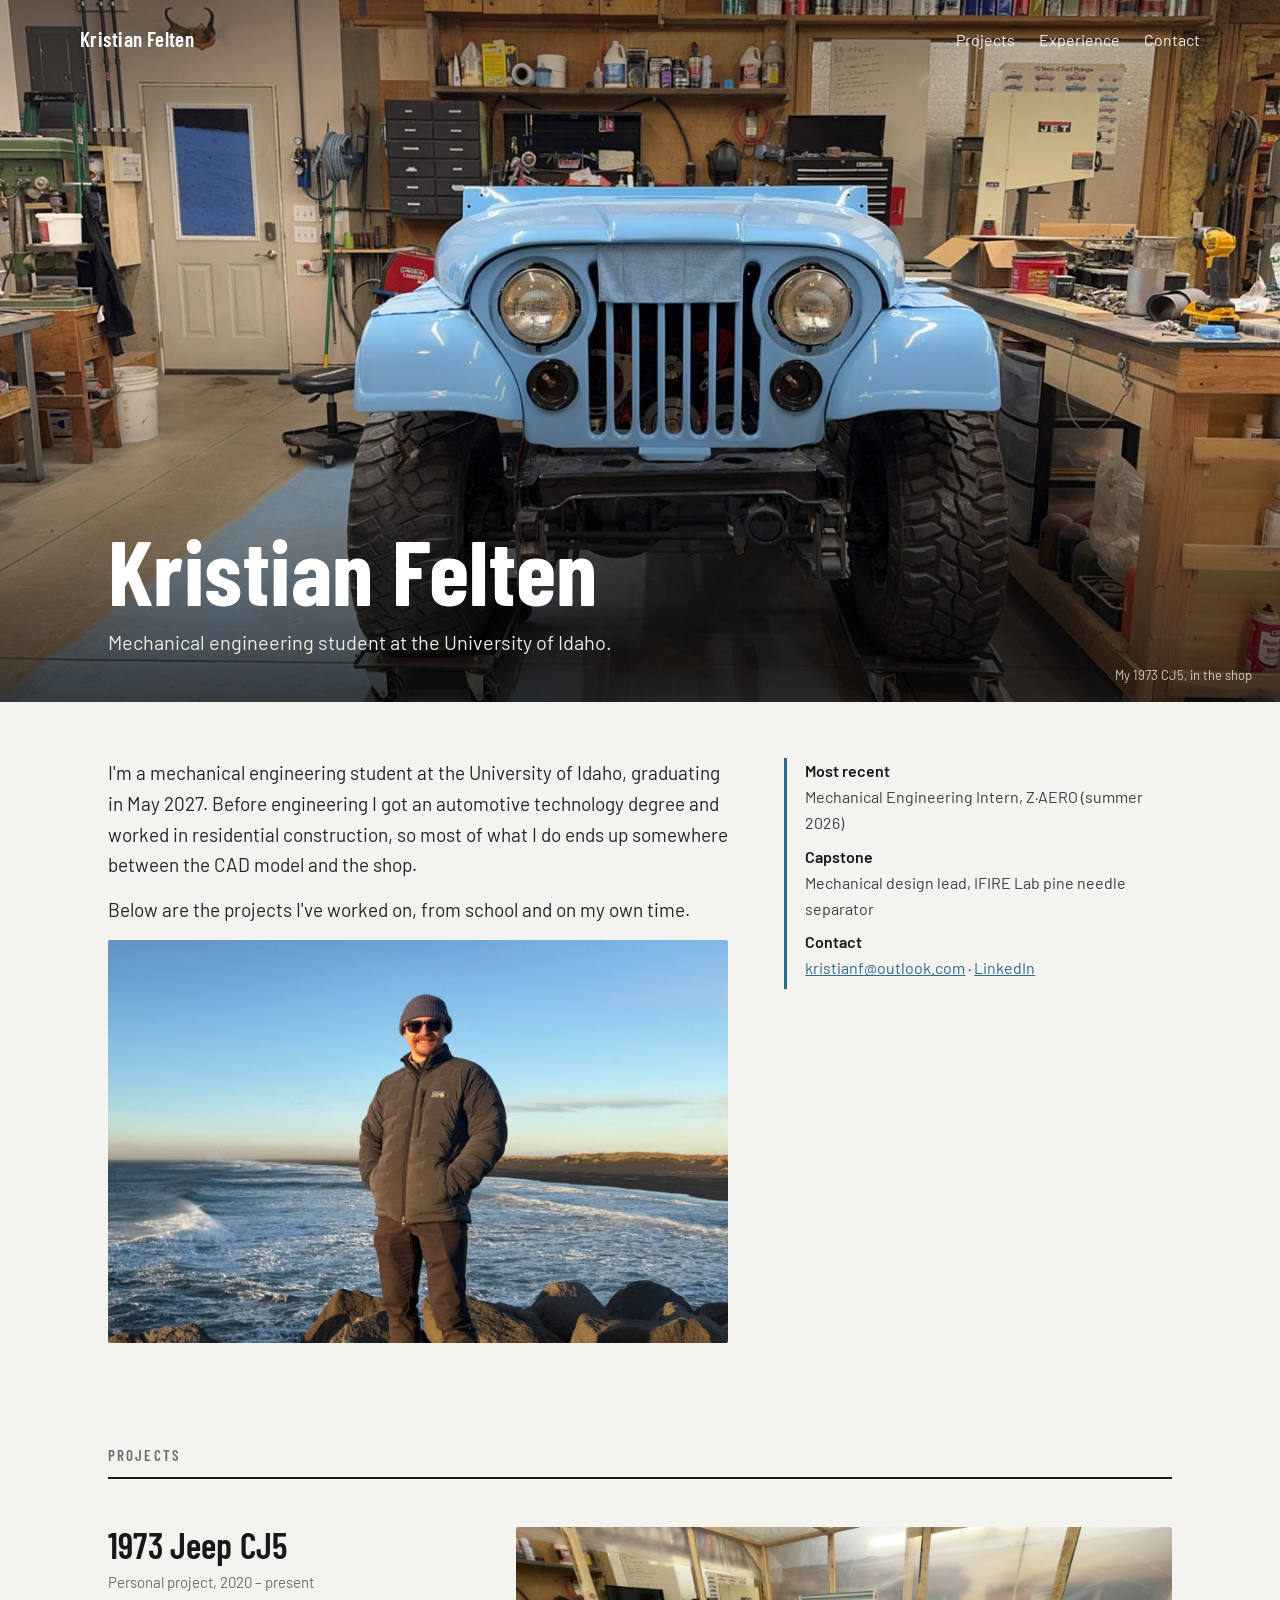
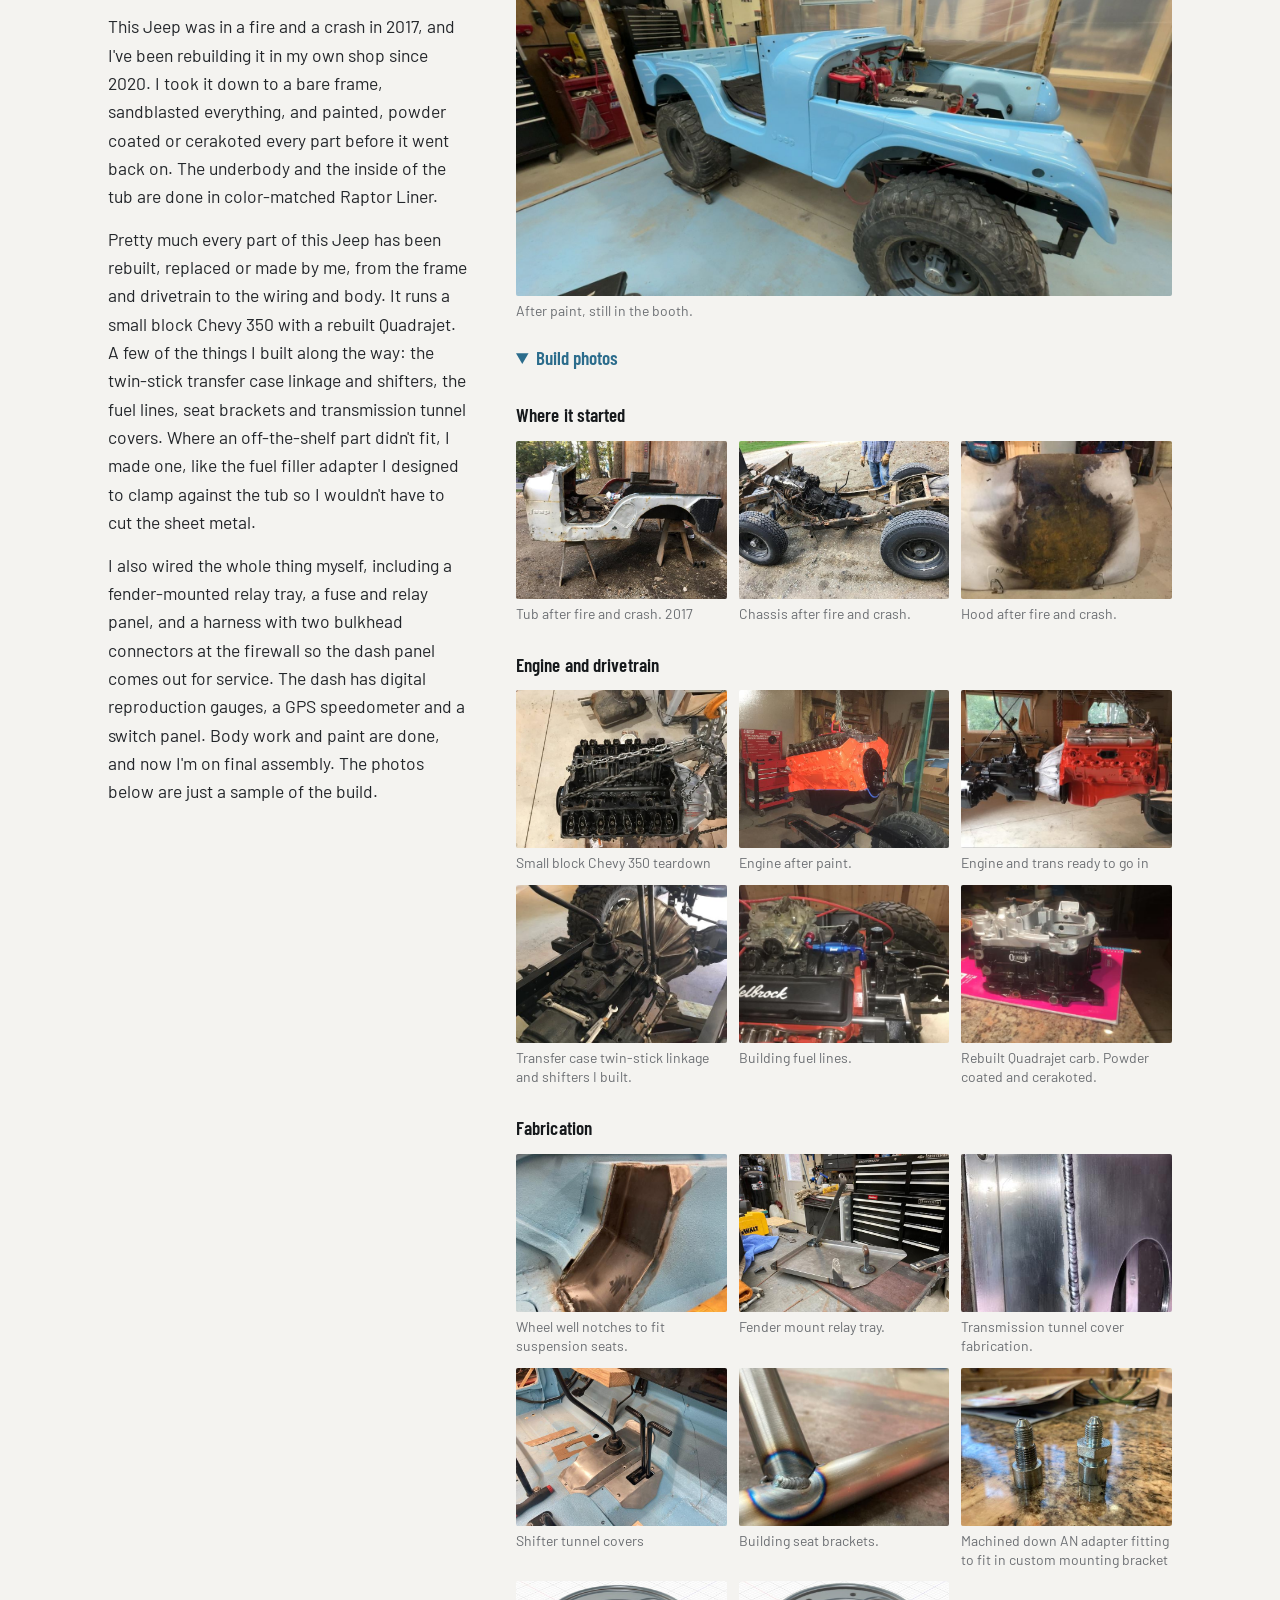
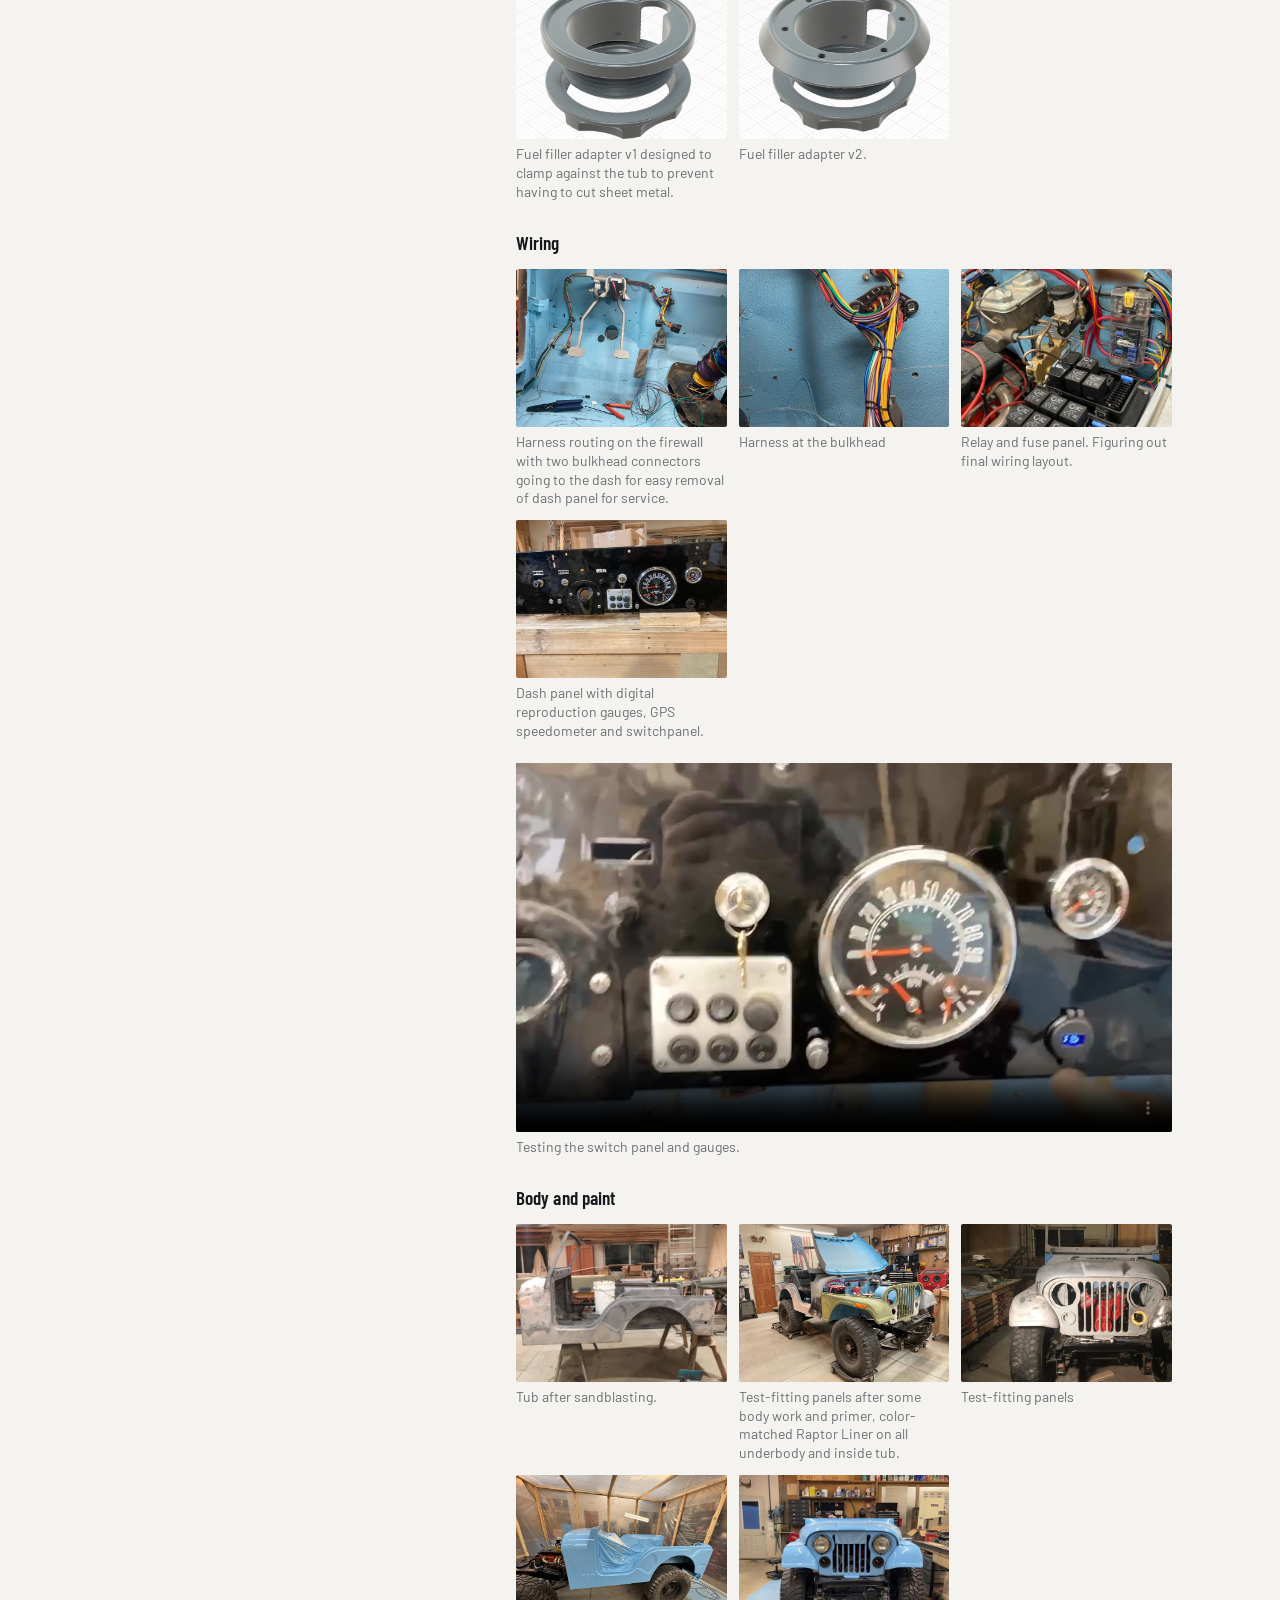
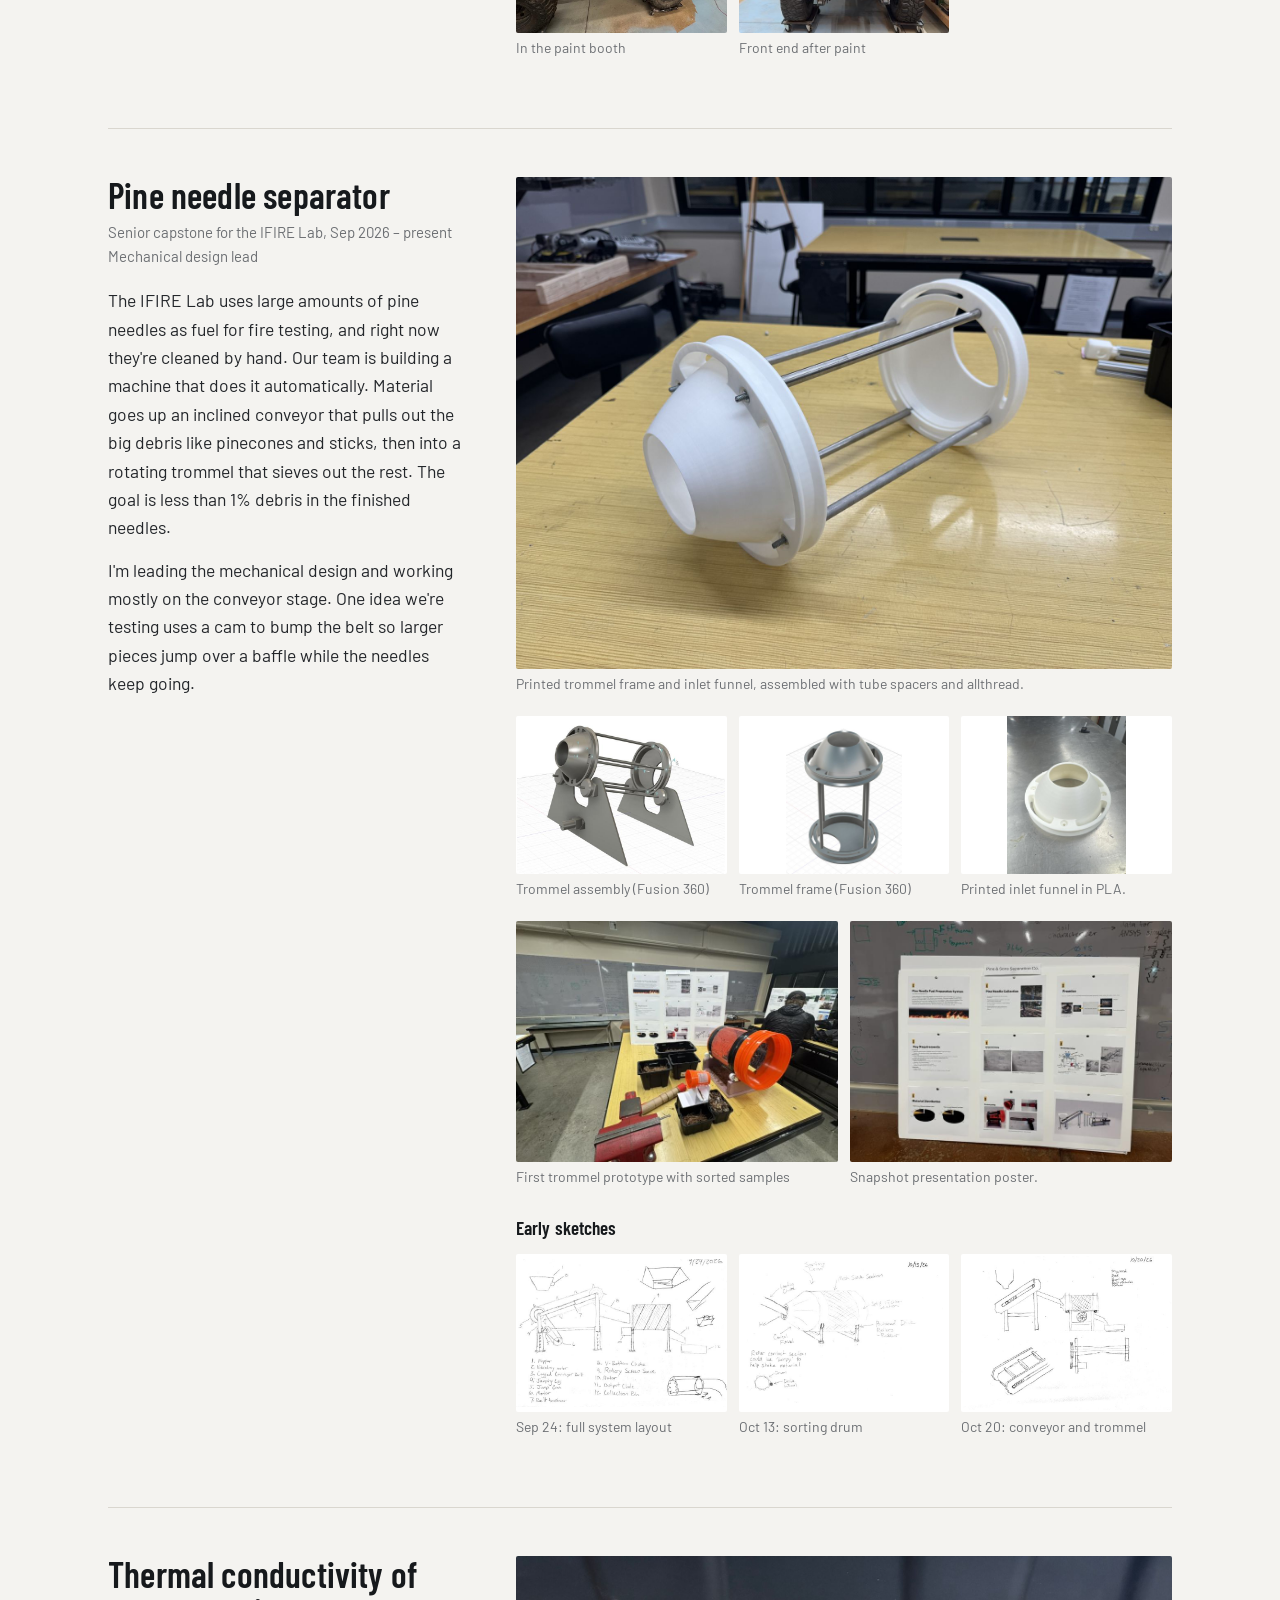
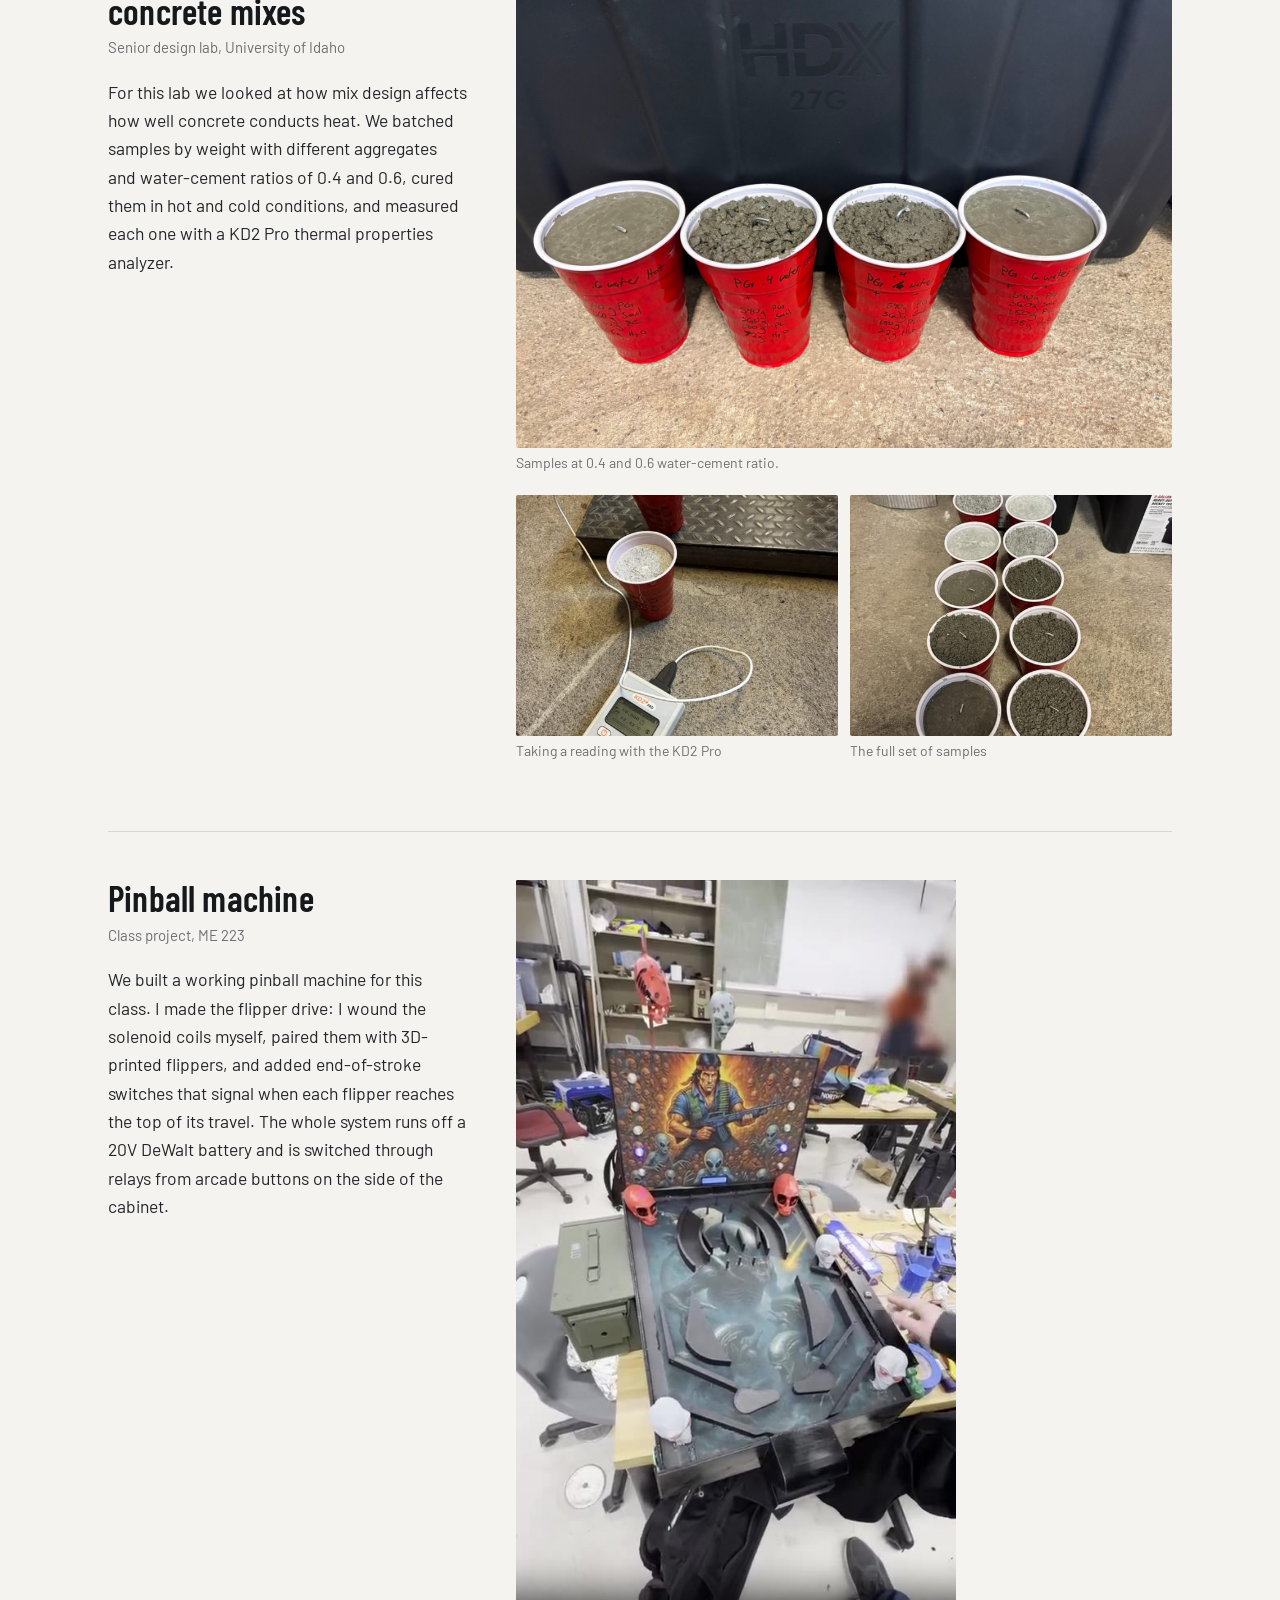
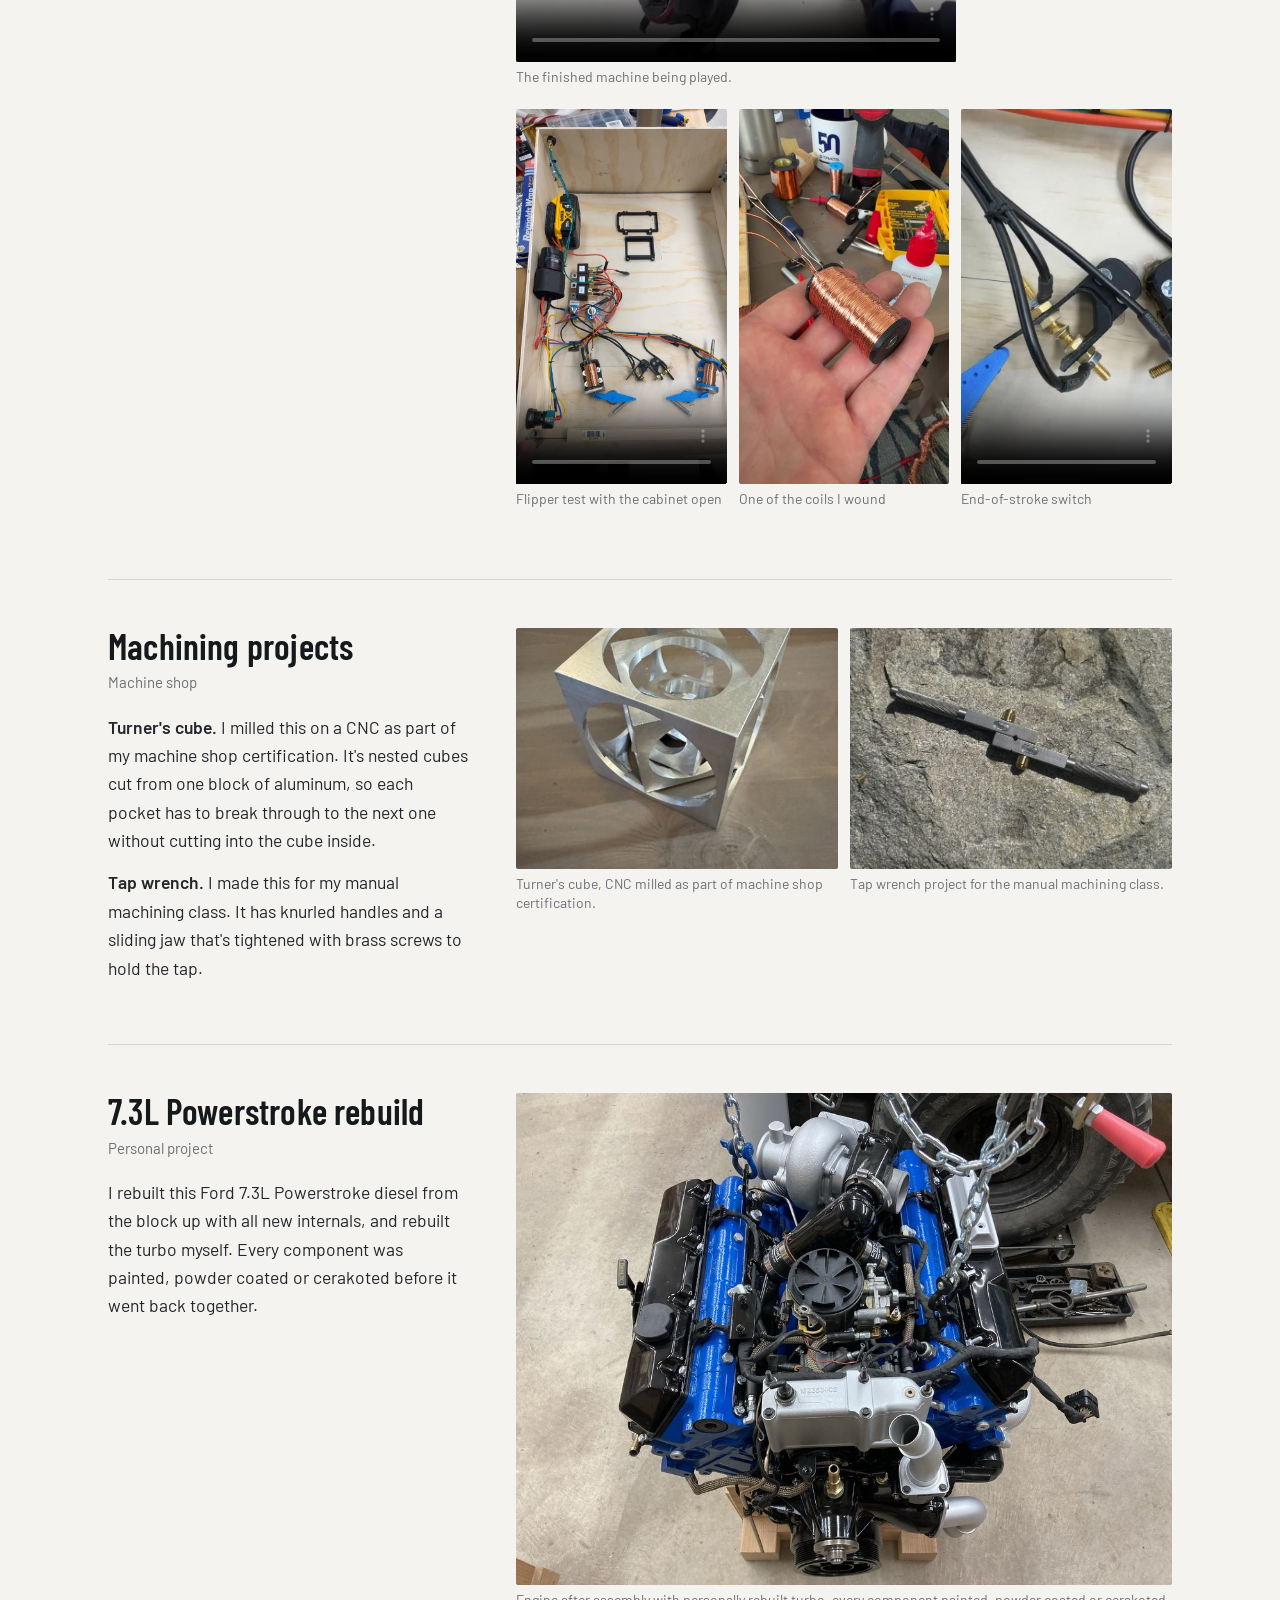
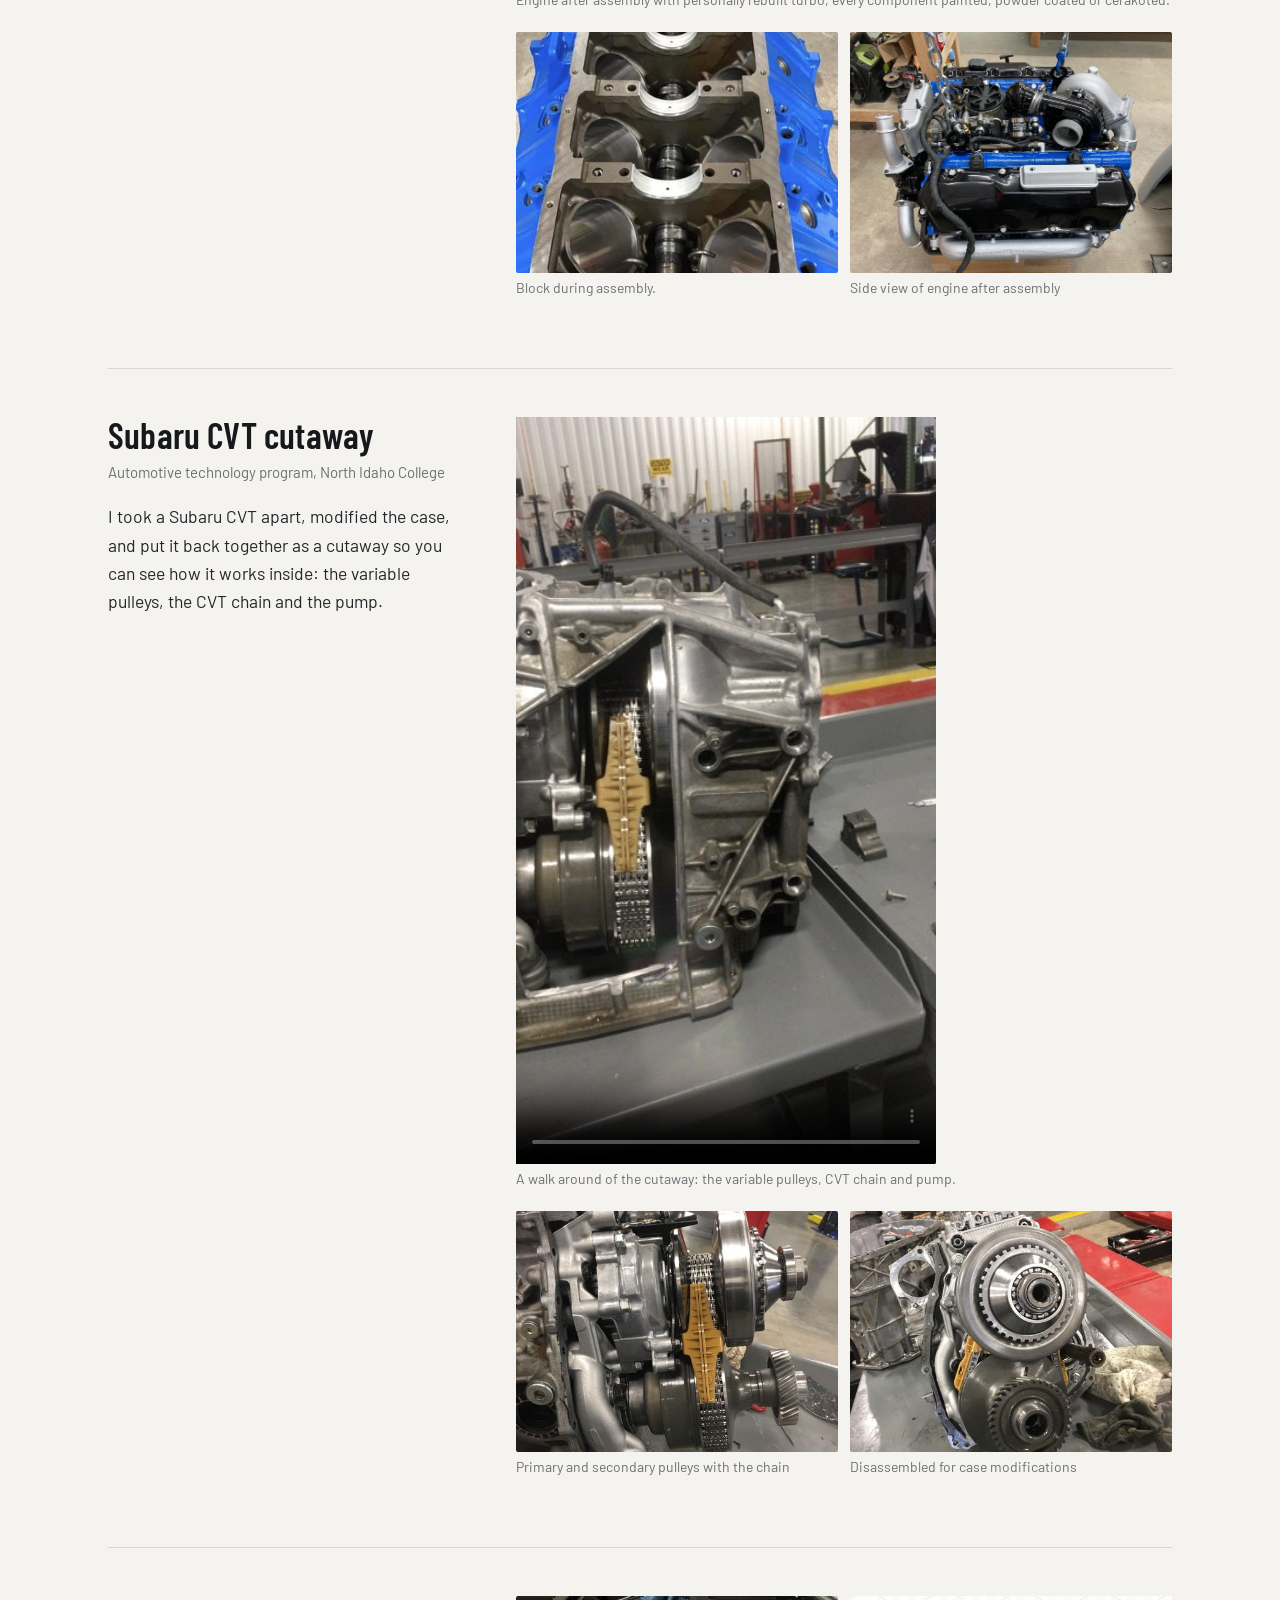
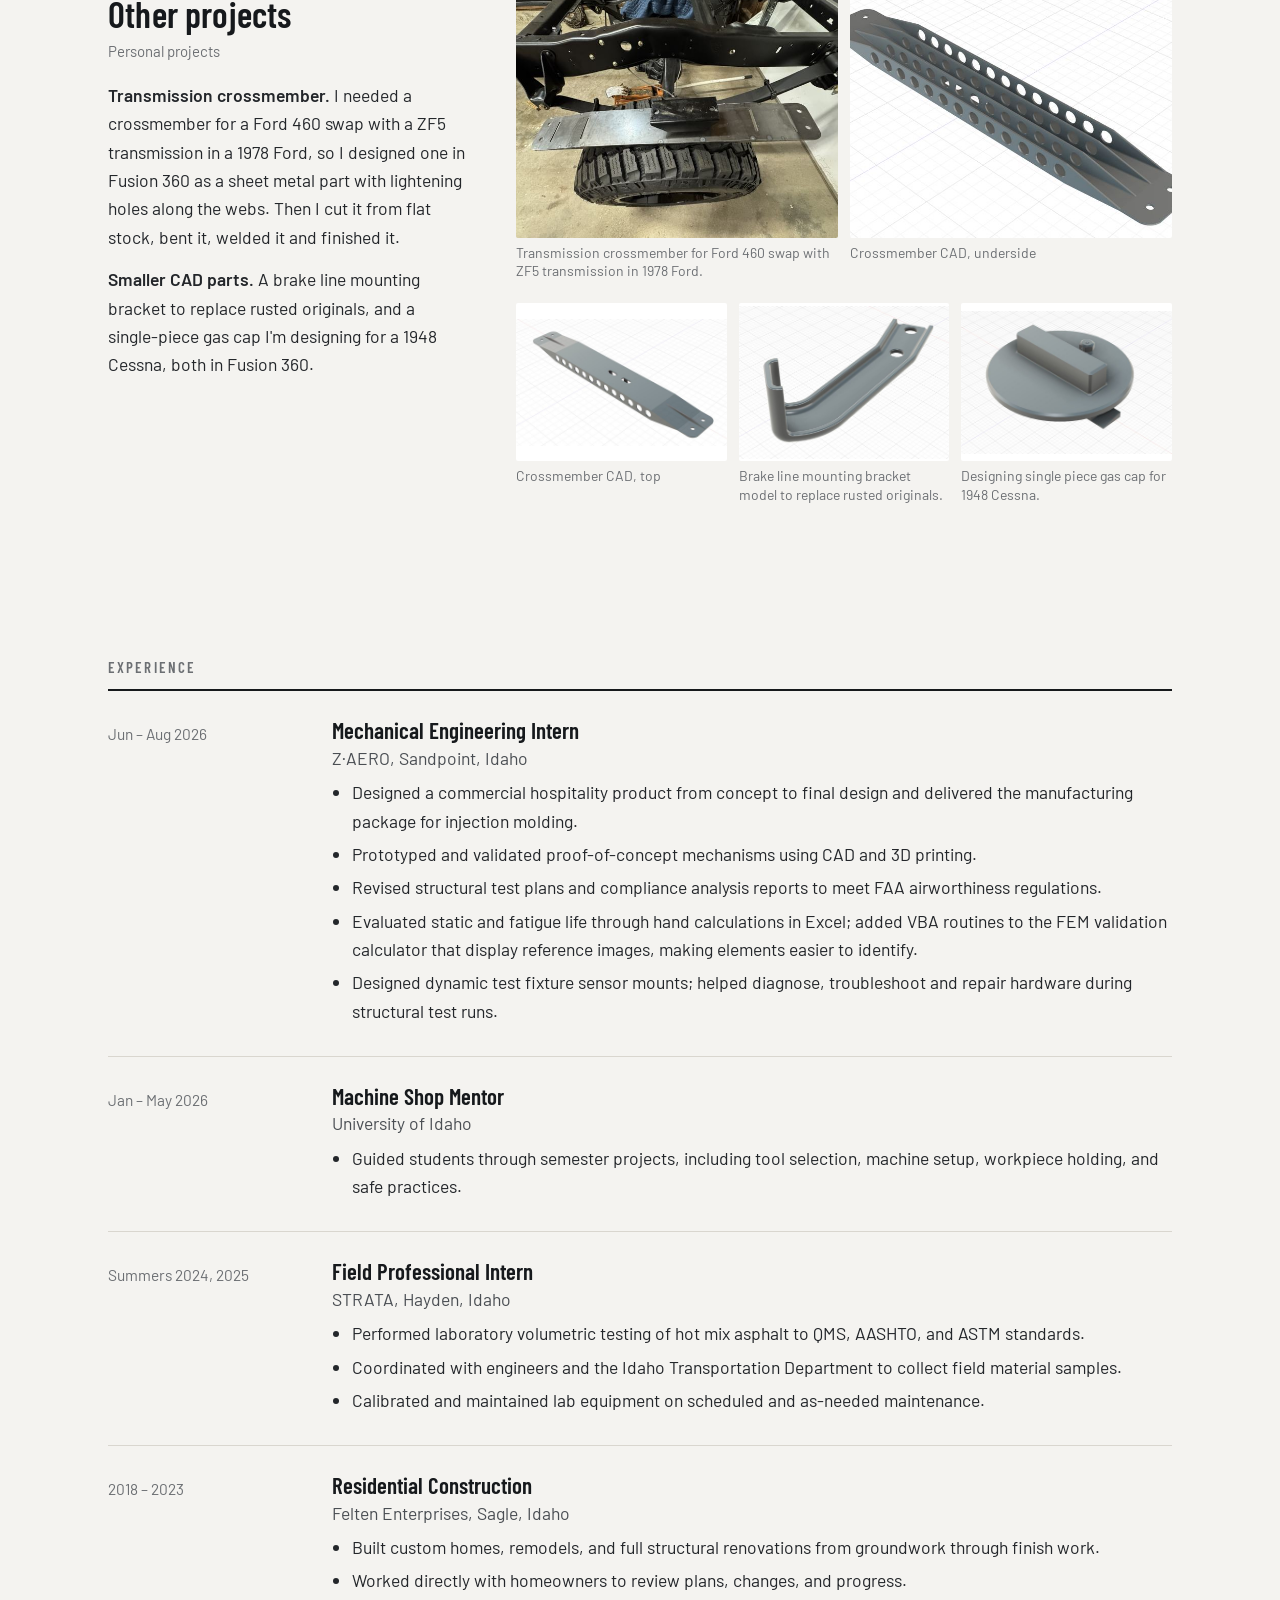
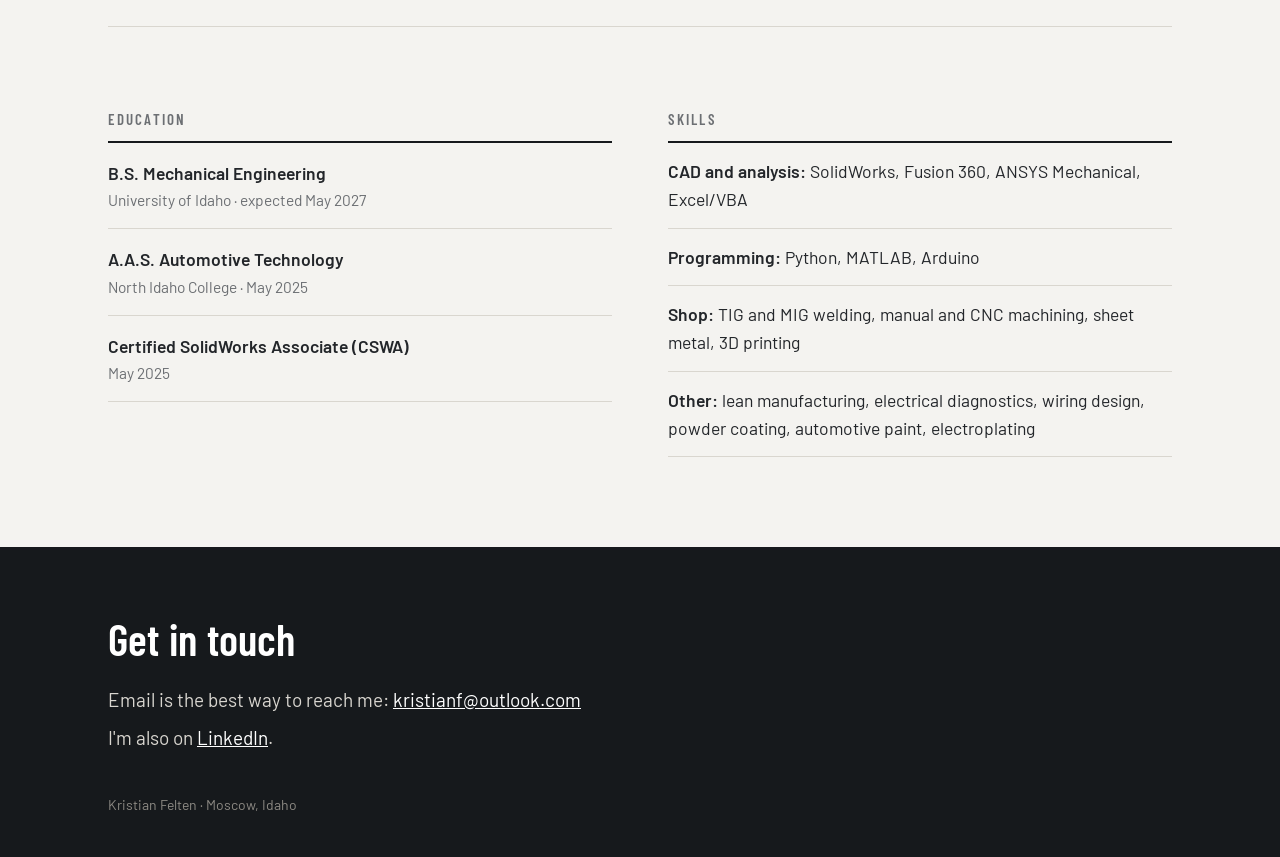
==== commit b2812d73: "Fix video audio: normalize levels, new filenames, unmute on click Co-Authored-By: Claude Opus 5.5 <n" ====
--- a/index.html
+++ b/index.html
@@ -127,7 +127,7 @@
   <div>
     <figure class="lead"><a href="img/jeep-hero.jpg" data-cap="After paint, still in the booth"><img src="img/jeep-hero.jpg" alt="Light blue 1973 Jeep CJ5 in a paint booth"></a><figcaption>After paint, still in the booth.</figcaption></figure>
     <details open><summary>Build photos</summary>
-    <h4>Where it started</h4><div class="grid c3 "><figure><a href="img/before-tub.jpg" data-cap="Tub after fire and crash. 2017"><img src="img/t/before-tub.jpg" alt="Tub after fire and crash. 2017" loading="lazy"></a><figcaption>Tub after fire and crash. 2017</figcaption></figure><figure><a href="img/before-frame.jpg" data-cap="Chassis after fire and crash."><img src="img/t/before-frame.jpg" alt="Chassis after fire and crash." loading="lazy"></a><figcaption>Chassis after fire and crash.</figcaption></figure><figure><a href="img/before-hood.jpg" data-cap="Hood after fire and crash."><img src="img/t/before-hood.jpg" alt="Hood after fire and crash." loading="lazy"></a><figcaption>Hood after fire and crash.</figcaption></figure></div><h4>Engine and drivetrain</h4><div class="grid c3 "><figure><a href="img/engine-teardown.jpg" data-cap="Small block Chevy 350 teardown"><img src="img/t/engine-teardown.jpg" alt="Small block Chevy 350 teardown" loading="lazy"></a><figcaption>Small block Chevy 350 teardown</figcaption></figure><figure><a href="img/engine-paint.jpg" data-cap="Engine after paint."><img src="img/t/engine-paint.jpg" alt="Engine after paint." loading="lazy"></a><figcaption>Engine after paint.</figcaption></figure><figure><a href="img/engine-trans.jpg" data-cap="Engine and trans ready to go in"><img src="img/t/engine-trans.jpg" alt="Engine and trans ready to go in" loading="lazy"></a><figcaption>Engine and trans ready to go in</figcaption></figure><figure><a href="img/transfer.jpg" data-cap="Transfer case twin-stick linkage and shifters I built."><img src="img/t/transfer.jpg" alt="Transfer case twin-stick linkage and shifters I built." loading="lazy"></a><figcaption>Transfer case twin-stick linkage and shifters I built.</figcaption></figure><figure><a href="img/fuel-lines.jpg" data-cap="Building fuel lines."><img src="img/t/fuel-lines.jpg" alt="Building fuel lines." loading="lazy"></a><figcaption>Building fuel lines.</figcaption></figure><figure><a href="img/carb.jpg" data-cap="Rebuilt Quadrajet carb. Powder coated and cerakoted."><img src="img/t/carb.jpg" alt="Rebuilt Quadrajet carb. Powder coated and cerakoted." loading="lazy"></a><figcaption>Rebuilt Quadrajet carb. Powder coated and cerakoted.</figcaption></figure></div><h4>Fabrication</h4><div class="grid c3 "><figure><a href="img/floor-weld.jpg" data-cap="Wheel well notches to fit suspension seats."><img src="img/t/floor-weld.jpg" alt="Wheel well notches to fit suspension seats." loading="lazy"></a><figcaption>Wheel well notches to fit suspension seats.</figcaption></figure><figure><a href="img/battery-tray.jpg" data-cap="Fender mount relay tray."><img src="img/t/battery-tray.jpg" alt="Fender mount relay tray." loading="lazy"></a><figcaption>Fender mount relay tray.</figcaption></figure><figure><a href="img/tig-weld.jpg" data-cap="Transmission tunnel cover fabrication."><img src="img/t/tig-weld.jpg" alt="Transmission tunnel cover fabrication." loading="lazy"></a><figcaption>Transmission tunnel cover fabrication.</figcaption></figure><figure><a href="img/tunnel.jpg" data-cap="Shifter tunnel covers"><img src="img/t/tunnel.jpg" alt="Shifter tunnel covers" loading="lazy"></a><figcaption>Shifter tunnel covers</figcaption></figure><figure><a href="img/tube-weld.jpg" data-cap="Building seat brackets."><img src="img/t/tube-weld.jpg" alt="Building seat brackets." loading="lazy"></a><figcaption>Building seat brackets.</figcaption></figure><figure><a href="img/machined.jpg" data-cap="Machined down AN adapter fitting to fit in custom mounting bracket"><img src="img/t/machined.jpg" alt="Machined down AN adapter fitting to fit in custom mounting bracket" loading="lazy"></a><figcaption>Machined down AN adapter fitting to fit in custom mounting bracket</figcaption></figure><figure><a href="img/jeep-cad.jpg" data-cap="Fuel filler adapter v1 designed to clamp against the tub to prevent having to cut sheet metal."><img src="img/t/jeep-cad.jpg" alt="Fuel filler adapter v1 designed to clamp against the tub to prevent having to cut sheet metal." loading="lazy"></a><figcaption>Fuel filler adapter v1 designed to clamp against the tub to prevent having to cut sheet metal.</figcaption></figure><figure><a href="img/jeep-cad2.jpg" data-cap="Fuel filler adapter v2."><img src="img/t/jeep-cad2.jpg" alt="Fuel filler adapter v2." loading="lazy"></a><figcaption>Fuel filler adapter v2.</figcaption></figure></div><h4>Wiring</h4><div class="grid c3 "><figure><a href="img/pedals-wiring.jpg" data-cap="Harness routing on the firewall with two bulkhead connectors going to the dash for easy removal of dash panel for service."><img src="img/t/pedals-wiring.jpg" alt="Harness routing on the firewall with two bulkhead connectors going to the dash for easy removal of dash panel for service." loading="lazy"></a><figcaption>Harness routing on the firewall with two bulkhead connectors going to the dash for easy removal of dash panel for service.</figcaption></figure><figure><a href="img/harness.jpg" data-cap="Harness at the bulkhead"><img src="img/t/harness.jpg" alt="Harness at the bulkhead" loading="lazy"></a><figcaption>Harness at the bulkhead</figcaption></figure><figure><a href="img/relay-panel.jpg" data-cap="Relay and fuse panel. Figuring out final wiring layout."><img src="img/t/relay-panel.jpg" alt="Relay and fuse panel. Figuring out final wiring layout." loading="lazy"></a><figcaption>Relay and fuse panel. Figuring out final wiring layout.</figcaption></figure><figure><a href="img/dash.jpg" data-cap="Dash panel with digital reproduction gauges, GPS speedometer and switchpanel."><img src="img/t/dash.jpg" alt="Dash panel with digital reproduction gauges, GPS speedometer and switchpanel." loading="lazy"></a><figcaption>Dash panel with digital reproduction gauges, GPS speedometer and switchpanel.</figcaption></figure></div><figure class="lead"><video src="img/dash-sound.mp4" poster="img/dash-v.jpg" autoplay muted loop playsinline controls preload="metadata" style="display:block;width:100%;border-radius:2px;background:#000"></video><figcaption>Testing the switch panel and gauges.</figcaption></figure><h4>Body and paint</h4><div class="grid c3 "><figure><a href="img/primer-tub.jpg" data-cap="Tub after sandblasting."><img src="img/t/primer-tub.jpg" alt="Tub after sandblasting." loading="lazy"></a><figcaption>Tub after sandblasting.</figcaption></figure><figure><a href="img/primer-fit.jpg" data-cap="Test-fitting panels after some body work and primer, color-matched Raptor Liner on all underbody and inside tub."><img src="img/t/primer-fit.jpg" alt="Test-fitting panels after some body work and primer, color-matched Raptor Liner on all underbody and inside tub." loading="lazy"></a><figcaption>Test-fitting panels after some body work and primer, color-matched Raptor Liner on all underbody and inside tub.</figcaption></figure><figure><a href="img/primer-front.jpg" data-cap="Test-fitting panels"><img src="img/t/primer-front.jpg" alt="Test-fitting panels" loading="lazy"></a><figcaption>Test-fitting panels</figcaption></figure><figure><a href="img/paint-booth.jpg" data-cap="In the paint booth"><img src="img/t/paint-booth.jpg" alt="In the paint booth" loading="lazy"></a><figcaption>In the paint booth</figcaption></figure><figure><a href="img/jeep-front.jpg" data-cap="Front end after paint"><img src="img/t/jeep-front.jpg" alt="Front end after paint" loading="lazy"></a><figcaption>Front end after paint</figcaption></figure></div>
+    <h4>Where it started</h4><div class="grid c3 "><figure><a href="img/before-tub.jpg" data-cap="Tub after fire and crash. 2017"><img src="img/t/before-tub.jpg" alt="Tub after fire and crash. 2017" loading="lazy"></a><figcaption>Tub after fire and crash. 2017</figcaption></figure><figure><a href="img/before-frame.jpg" data-cap="Chassis after fire and crash."><img src="img/t/before-frame.jpg" alt="Chassis after fire and crash." loading="lazy"></a><figcaption>Chassis after fire and crash.</figcaption></figure><figure><a href="img/before-hood.jpg" data-cap="Hood after fire and crash."><img src="img/t/before-hood.jpg" alt="Hood after fire and crash." loading="lazy"></a><figcaption>Hood after fire and crash.</figcaption></figure></div><h4>Engine and drivetrain</h4><div class="grid c3 "><figure><a href="img/engine-teardown.jpg" data-cap="Small block Chevy 350 teardown"><img src="img/t/engine-teardown.jpg" alt="Small block Chevy 350 teardown" loading="lazy"></a><figcaption>Small block Chevy 350 teardown</figcaption></figure><figure><a href="img/engine-paint.jpg" data-cap="Engine after paint."><img src="img/t/engine-paint.jpg" alt="Engine after paint." loading="lazy"></a><figcaption>Engine after paint.</figcaption></figure><figure><a href="img/engine-trans.jpg" data-cap="Engine and trans ready to go in"><img src="img/t/engine-trans.jpg" alt="Engine and trans ready to go in" loading="lazy"></a><figcaption>Engine and trans ready to go in</figcaption></figure><figure><a href="img/transfer.jpg" data-cap="Transfer case twin-stick linkage and shifters I built."><img src="img/t/transfer.jpg" alt="Transfer case twin-stick linkage and shifters I built." loading="lazy"></a><figcaption>Transfer case twin-stick linkage and shifters I built.</figcaption></figure><figure><a href="img/fuel-lines.jpg" data-cap="Building fuel lines."><img src="img/t/fuel-lines.jpg" alt="Building fuel lines." loading="lazy"></a><figcaption>Building fuel lines.</figcaption></figure><figure><a href="img/carb.jpg" data-cap="Rebuilt Quadrajet carb. Powder coated and cerakoted."><img src="img/t/carb.jpg" alt="Rebuilt Quadrajet carb. Powder coated and cerakoted." loading="lazy"></a><figcaption>Rebuilt Quadrajet carb. Powder coated and cerakoted.</figcaption></figure></div><h4>Fabrication</h4><div class="grid c3 "><figure><a href="img/floor-weld.jpg" data-cap="Wheel well notches to fit suspension seats."><img src="img/t/floor-weld.jpg" alt="Wheel well notches to fit suspension seats." loading="lazy"></a><figcaption>Wheel well notches to fit suspension seats.</figcaption></figure><figure><a href="img/battery-tray.jpg" data-cap="Fender mount relay tray."><img src="img/t/battery-tray.jpg" alt="Fender mount relay tray." loading="lazy"></a><figcaption>Fender mount relay tray.</figcaption></figure><figure><a href="img/tig-weld.jpg" data-cap="Transmission tunnel cover fabrication."><img src="img/t/tig-weld.jpg" alt="Transmission tunnel cover fabrication." loading="lazy"></a><figcaption>Transmission tunnel cover fabrication.</figcaption></figure><figure><a href="img/tunnel.jpg" data-cap="Shifter tunnel covers"><img src="img/t/tunnel.jpg" alt="Shifter tunnel covers" loading="lazy"></a><figcaption>Shifter tunnel covers</figcaption></figure><figure><a href="img/tube-weld.jpg" data-cap="Building seat brackets."><img src="img/t/tube-weld.jpg" alt="Building seat brackets." loading="lazy"></a><figcaption>Building seat brackets.</figcaption></figure><figure><a href="img/machined.jpg" data-cap="Machined down AN adapter fitting to fit in custom mounting bracket"><img src="img/t/machined.jpg" alt="Machined down AN adapter fitting to fit in custom mounting bracket" loading="lazy"></a><figcaption>Machined down AN adapter fitting to fit in custom mounting bracket</figcaption></figure><figure><a href="img/jeep-cad.jpg" data-cap="Fuel filler adapter v1 designed to clamp against the tub to prevent having to cut sheet metal."><img src="img/t/jeep-cad.jpg" alt="Fuel filler adapter v1 designed to clamp against the tub to prevent having to cut sheet metal." loading="lazy"></a><figcaption>Fuel filler adapter v1 designed to clamp against the tub to prevent having to cut sheet metal.</figcaption></figure><figure><a href="img/jeep-cad2.jpg" data-cap="Fuel filler adapter v2."><img src="img/t/jeep-cad2.jpg" alt="Fuel filler adapter v2." loading="lazy"></a><figcaption>Fuel filler adapter v2.</figcaption></figure></div><h4>Wiring</h4><div class="grid c3 "><figure><a href="img/pedals-wiring.jpg" data-cap="Harness routing on the firewall with two bulkhead connectors going to the dash for easy removal of dash panel for service."><img src="img/t/pedals-wiring.jpg" alt="Harness routing on the firewall with two bulkhead connectors going to the dash for easy removal of dash panel for service." loading="lazy"></a><figcaption>Harness routing on the firewall with two bulkhead connectors going to the dash for easy removal of dash panel for service.</figcaption></figure><figure><a href="img/harness.jpg" data-cap="Harness at the bulkhead"><img src="img/t/harness.jpg" alt="Harness at the bulkhead" loading="lazy"></a><figcaption>Harness at the bulkhead</figcaption></figure><figure><a href="img/relay-panel.jpg" data-cap="Relay and fuse panel. Figuring out final wiring layout."><img src="img/t/relay-panel.jpg" alt="Relay and fuse panel. Figuring out final wiring layout." loading="lazy"></a><figcaption>Relay and fuse panel. Figuring out final wiring layout.</figcaption></figure><figure><a href="img/dash.jpg" data-cap="Dash panel with digital reproduction gauges, GPS speedometer and switchpanel."><img src="img/t/dash.jpg" alt="Dash panel with digital reproduction gauges, GPS speedometer and switchpanel." loading="lazy"></a><figcaption>Dash panel with digital reproduction gauges, GPS speedometer and switchpanel.</figcaption></figure></div><figure class="lead"><video src="img/dash-sound-a.mp4" poster="img/dash-v.jpg" autoplay muted loop playsinline controls preload="metadata" style="display:block;width:100%;border-radius:2px;background:#000"></video><figcaption>Testing the switch panel and gauges.</figcaption></figure><h4>Body and paint</h4><div class="grid c3 "><figure><a href="img/primer-tub.jpg" data-cap="Tub after sandblasting."><img src="img/t/primer-tub.jpg" alt="Tub after sandblasting." loading="lazy"></a><figcaption>Tub after sandblasting.</figcaption></figure><figure><a href="img/primer-fit.jpg" data-cap="Test-fitting panels after some body work and primer, color-matched Raptor Liner on all underbody and inside tub."><img src="img/t/primer-fit.jpg" alt="Test-fitting panels after some body work and primer, color-matched Raptor Liner on all underbody and inside tub." loading="lazy"></a><figcaption>Test-fitting panels after some body work and primer, color-matched Raptor Liner on all underbody and inside tub.</figcaption></figure><figure><a href="img/primer-front.jpg" data-cap="Test-fitting panels"><img src="img/t/primer-front.jpg" alt="Test-fitting panels" loading="lazy"></a><figcaption>Test-fitting panels</figcaption></figure><figure><a href="img/paint-booth.jpg" data-cap="In the paint booth"><img src="img/t/paint-booth.jpg" alt="In the paint booth" loading="lazy"></a><figcaption>In the paint booth</figcaption></figure><figure><a href="img/jeep-front.jpg" data-cap="Front end after paint"><img src="img/t/jeep-front.jpg" alt="Front end after paint" loading="lazy"></a><figcaption>Front end after paint</figcaption></figure></div>
     </details>
   </div>
 </article>
@@ -168,11 +168,11 @@
     
   </div>
   <div>
-    <figure class="lead"><video src="img/pinball-game.mp4" poster="img/pinball-game.jpg" autoplay muted loop playsinline controls preload="metadata" style="display:block;max-width:440px;width:100%;border-radius:2px;background:#000"></video><figcaption>The finished machine being played.</figcaption></figure>
+    <figure class="lead"><video src="img/pinball-game-a.mp4" poster="img/pinball-game.jpg" autoplay muted loop playsinline controls preload="metadata" style="display:block;max-width:440px;width:100%;border-radius:2px;background:#000"></video><figcaption>The finished machine being played.</figcaption></figure>
     <div class="grid c3">
-      <figure><video src="img/pinball.mp4" poster="img/pinball.jpg" muted loop playsinline controls preload="none" style="display:block;width:100%;border-radius:2px;background:#000;aspect-ratio:9/16;object-fit:cover"></video><figcaption>Flipper test with the cabinet open</figcaption></figure>
+      <figure><video src="img/pinball-a.mp4" poster="img/pinball.jpg" muted loop playsinline controls preload="metadata" style="display:block;width:100%;border-radius:2px;background:#000;aspect-ratio:9/16;object-fit:cover"></video><figcaption>Flipper test with the cabinet open</figcaption></figure>
       <figure><a href="img/coil.jpg" data-cap="One of the hand-wound solenoid coils"><img src="img/t/coil.jpg" alt="Hand-wound copper solenoid coil" style="aspect-ratio:9/16"></a><figcaption>One of the coils I wound</figcaption></figure>
-      <figure><video src="img/eos.mp4" poster="img/eos.jpg" muted loop playsinline controls preload="none" style="display:block;width:100%;border-radius:2px;background:#000;aspect-ratio:9/16;object-fit:cover"></video><figcaption>End-of-stroke switch</figcaption></figure>
+      <figure><video src="img/eos-a.mp4" poster="img/eos.jpg" muted loop playsinline controls preload="metadata" style="display:block;width:100%;border-radius:2px;background:#000;aspect-ratio:9/16;object-fit:cover"></video><figcaption>End-of-stroke switch</figcaption></figure>
     </div>
   </div>
 </article>
@@ -208,7 +208,7 @@
     <p>I took a Subaru CVT apart, modified the case, and put it back together as a cutaway so you can see how it works inside: the variable pulleys, the CVT chain and the pump.</p>
   </div>
   <div>
-    <figure class="lead"><video src="img/cvt.mp4" poster="img/cvt.jpg" autoplay muted loop playsinline controls preload="metadata" style="display:block;max-width:420px;width:100%;border-radius:2px;background:#000"></video><figcaption>A walk around of the cutaway: the variable pulleys, CVT chain and pump.</figcaption></figure>
+    <figure class="lead"><video src="img/cvt-a.mp4" poster="img/cvt.jpg" autoplay muted loop playsinline controls preload="metadata" style="display:block;max-width:420px;width:100%;border-radius:2px;background:#000"></video><figcaption>A walk around of the cutaway: the variable pulleys, CVT chain and pump.</figcaption></figure>
     <div class="grid c2 "><figure><a href="img/cvt-pulleys.jpg" data-cap="Primary and secondary pulleys with the chain"><img src="img/t/cvt-pulleys.jpg" alt="Primary and secondary pulleys with the chain" loading="lazy"></a><figcaption>Primary and secondary pulleys with the chain</figcaption></figure><figure><a href="img/cvt-teardown.jpg" data-cap="Disassembled for case modifications"><img src="img/t/cvt-teardown.jpg" alt="Disassembled for case modifications" loading="lazy"></a><figcaption>Disassembled for case modifications</figcaption></figure></div>
   </div>
 </article>
@@ -291,5 +291,14 @@
   document.addEventListener('keydown',function(e){if(!lb.classList.contains('on'))return;if(e.key==='Escape')close();if(e.key==='ArrowRight')show(i+1);if(e.key==='ArrowLeft')show(i-1);});
 })();
 </script>
+<script>
+document.querySelectorAll('video').forEach(function(v){
+  function unmute(){ if(v.muted){ v.muted=false; v.volume=1; } }
+  v.addEventListener('volumechange',function(){});
+  v.addEventListener('click',unmute);
+  v.addEventListener('play',function(){ if(v.dataset.touched) unmute(); });
+  v.addEventListener('pointerdown',function(){ v.dataset.touched=1; });
+});
+</script>
 </body>
 </html>
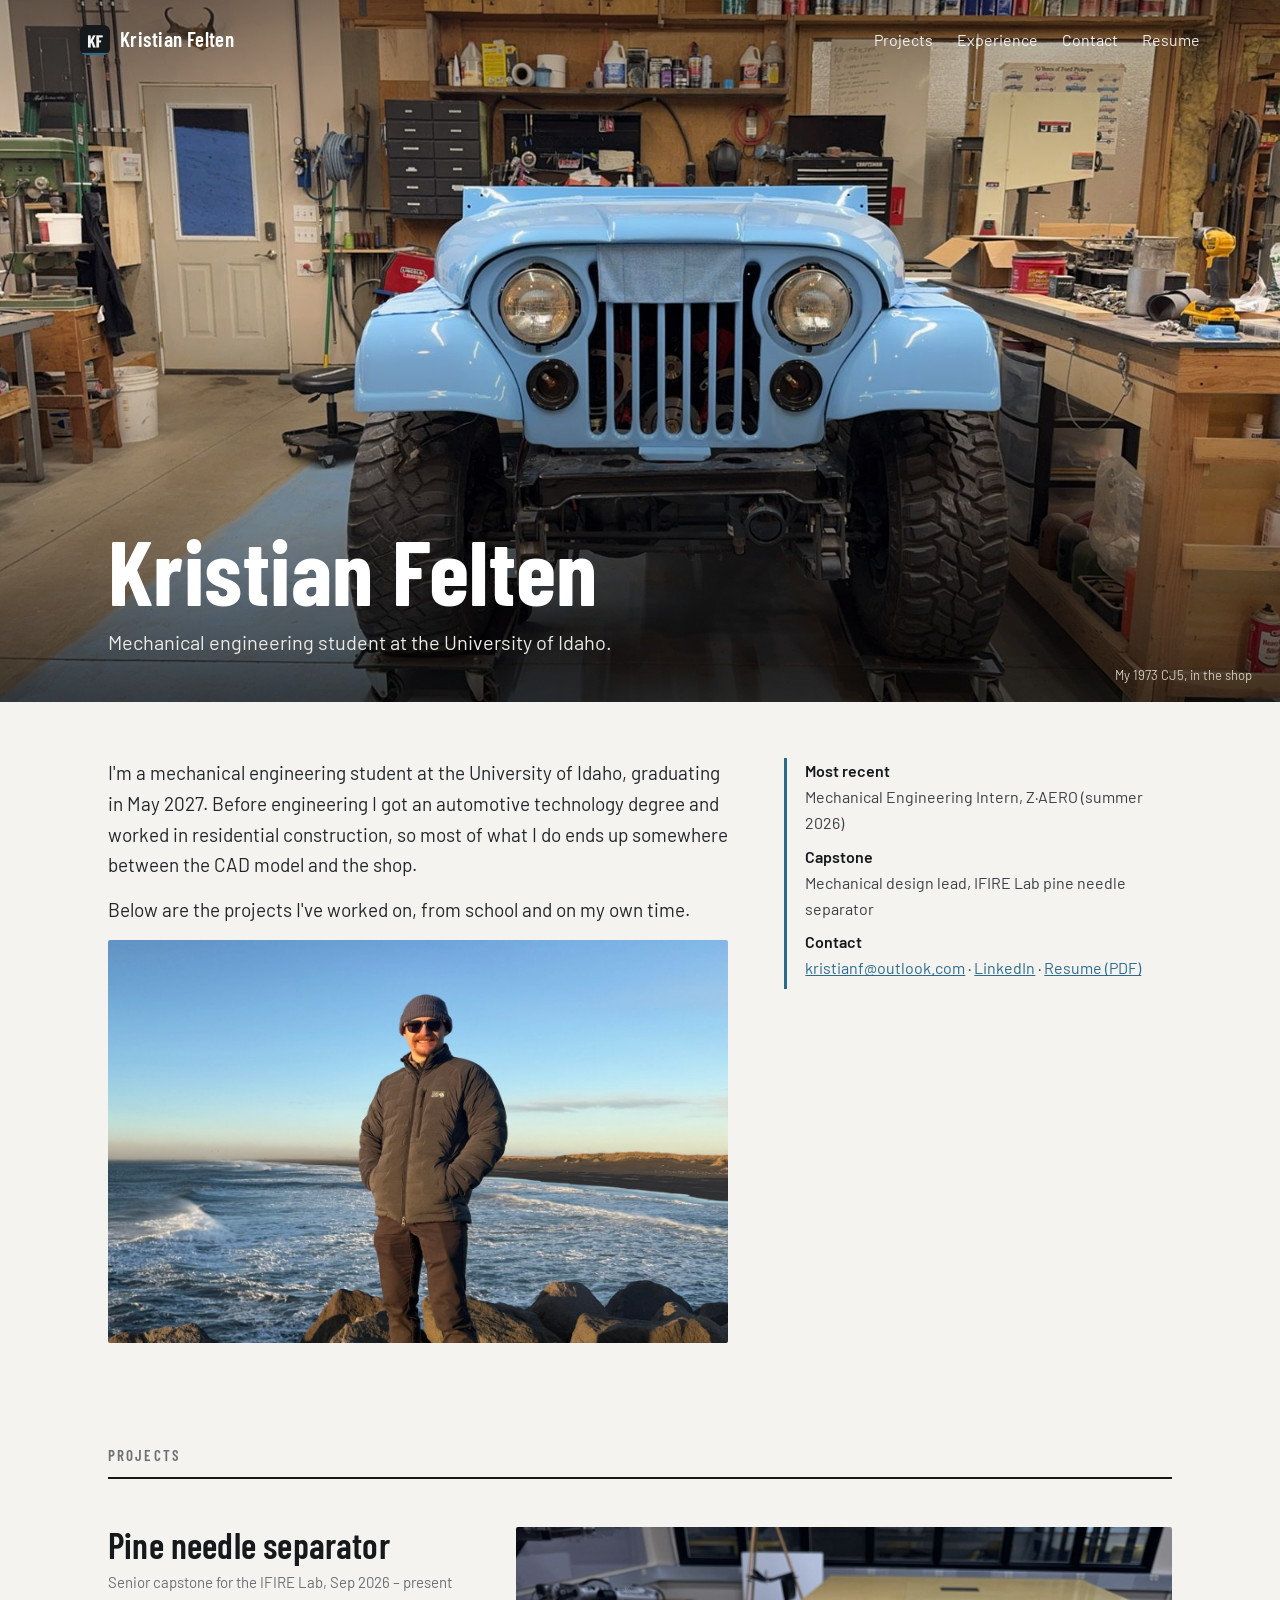
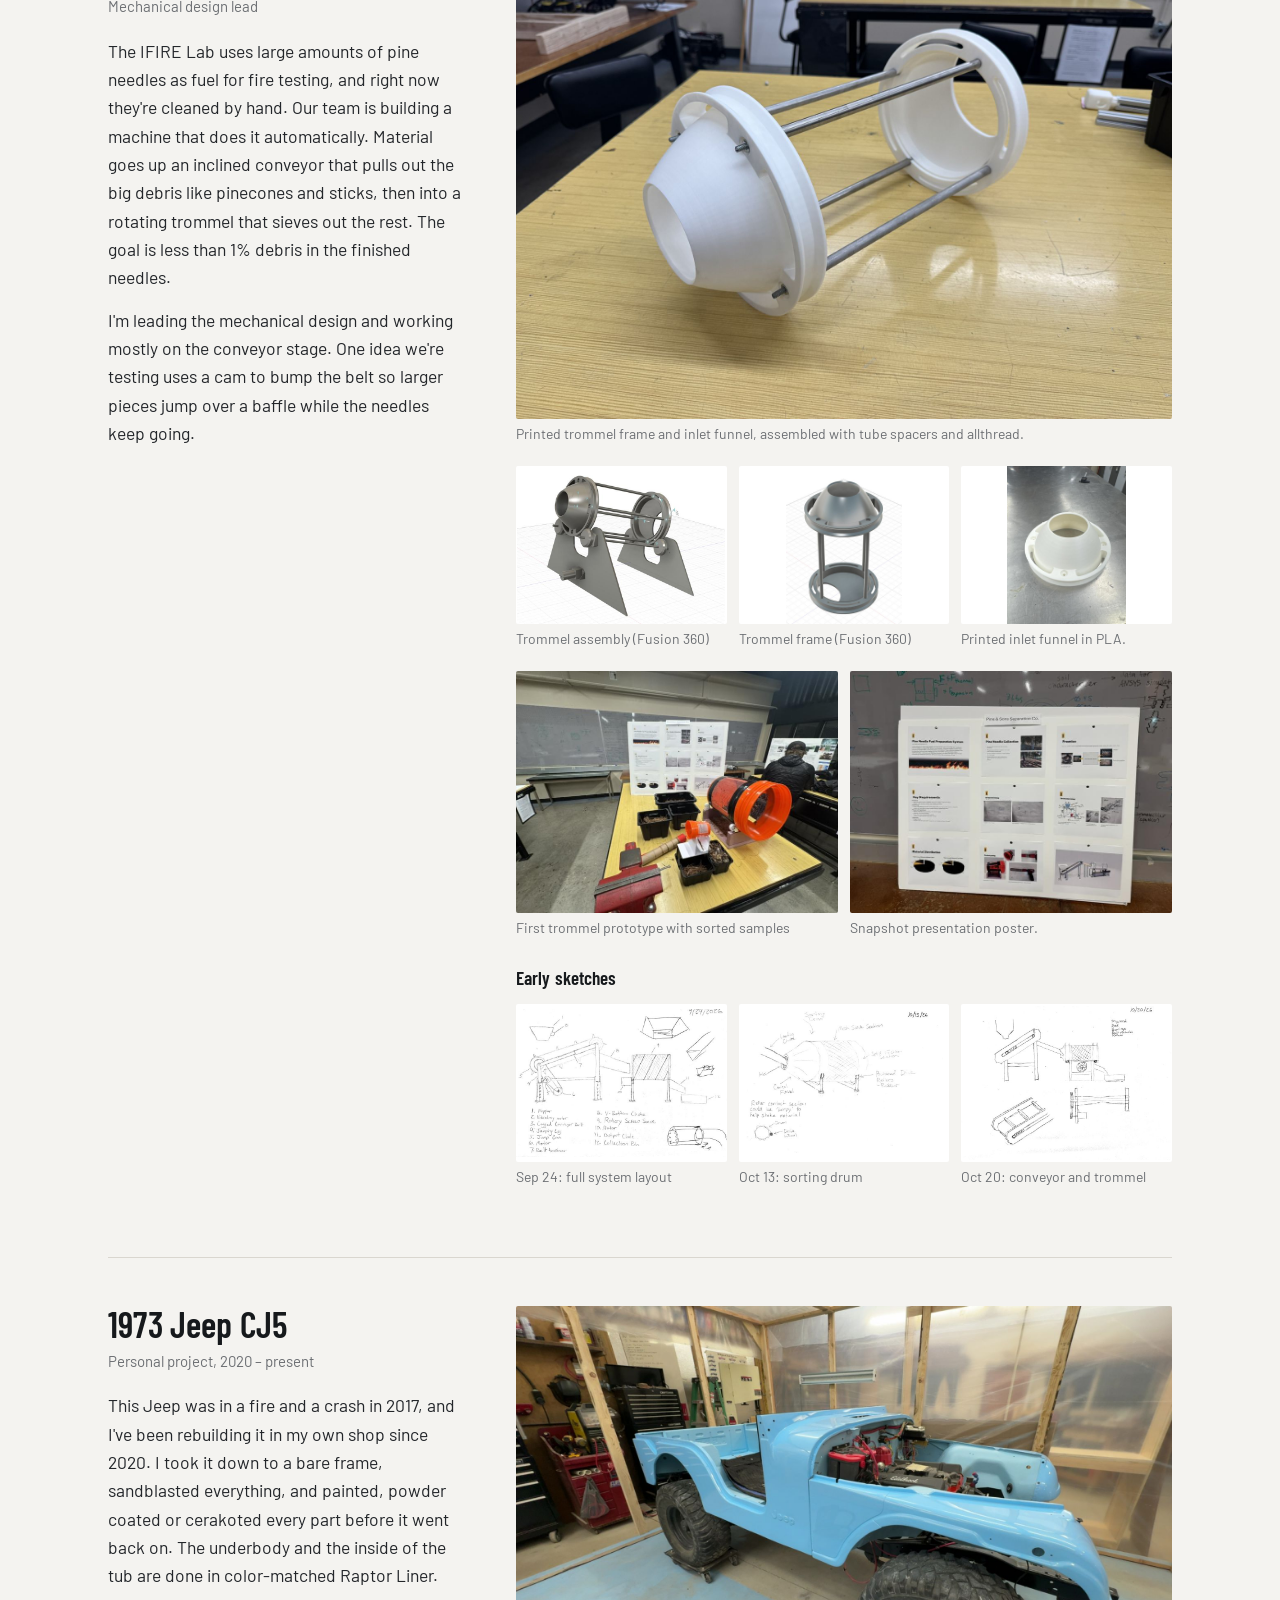
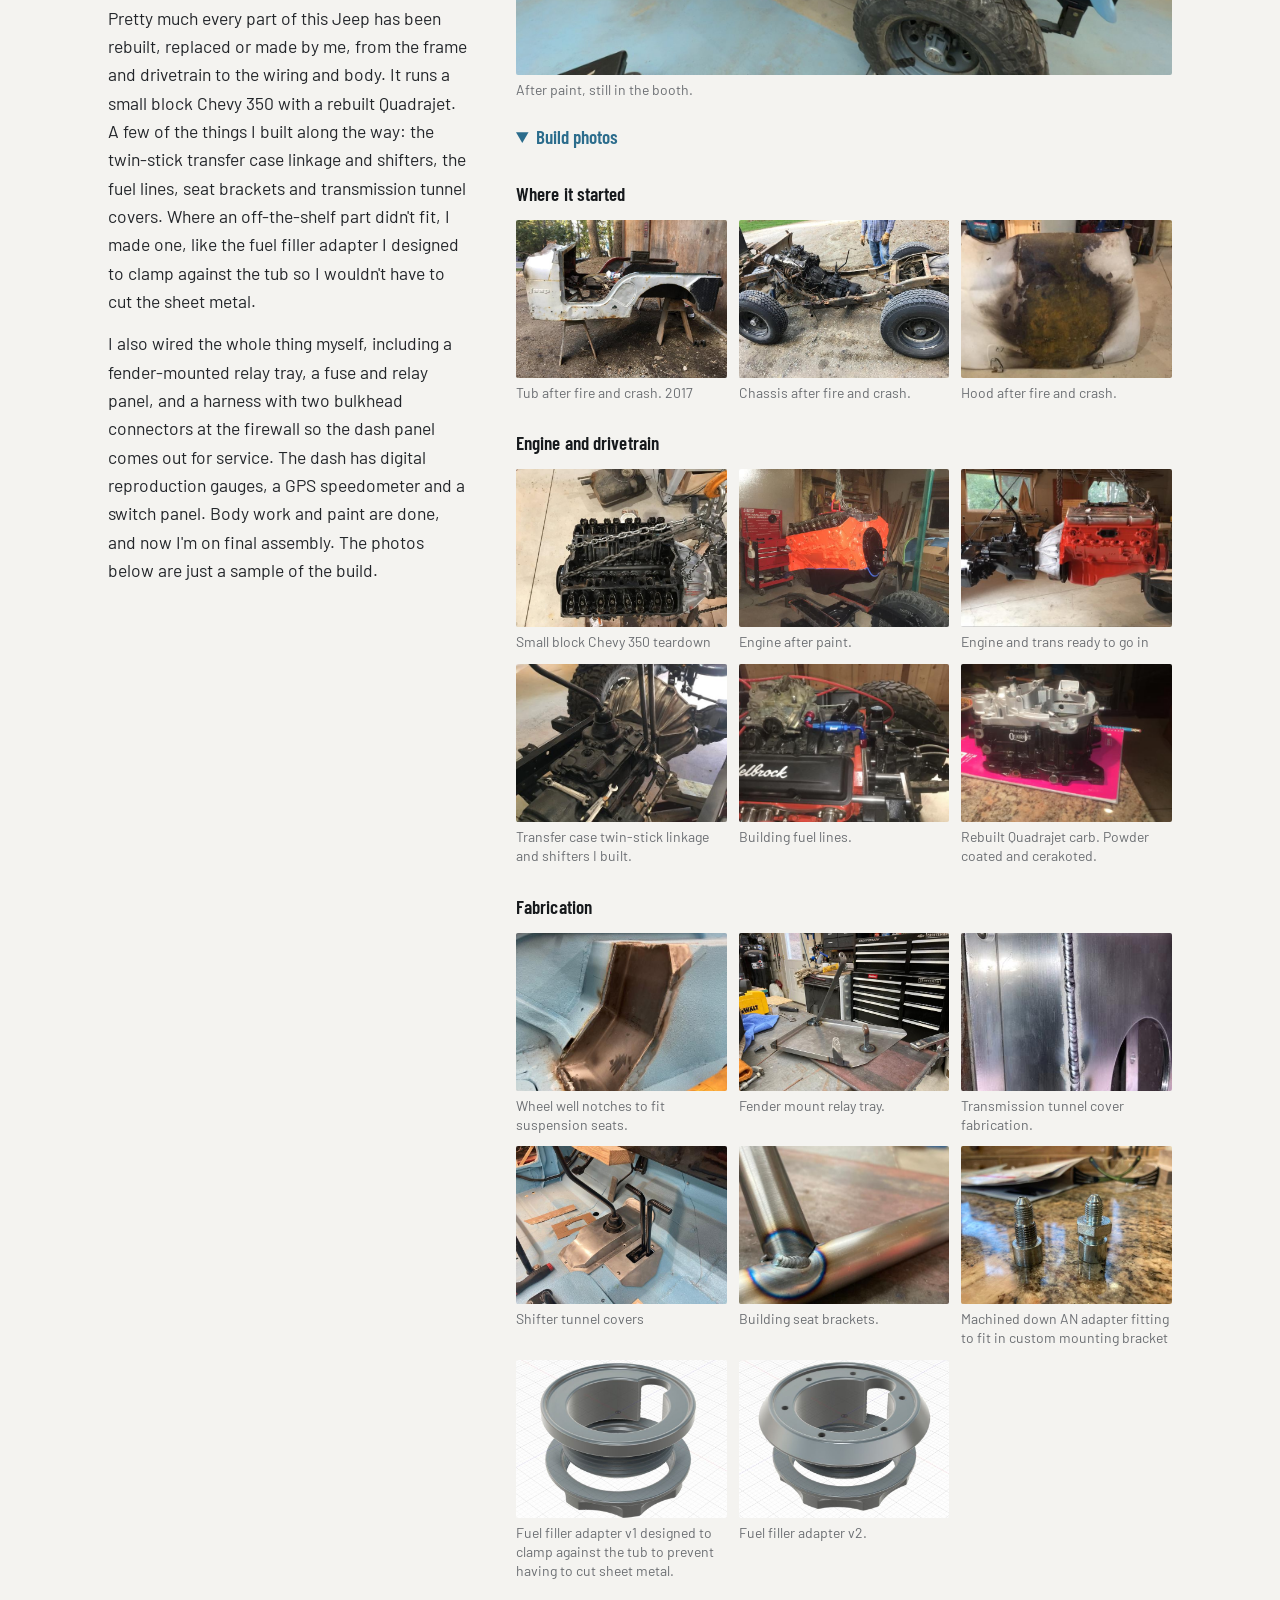
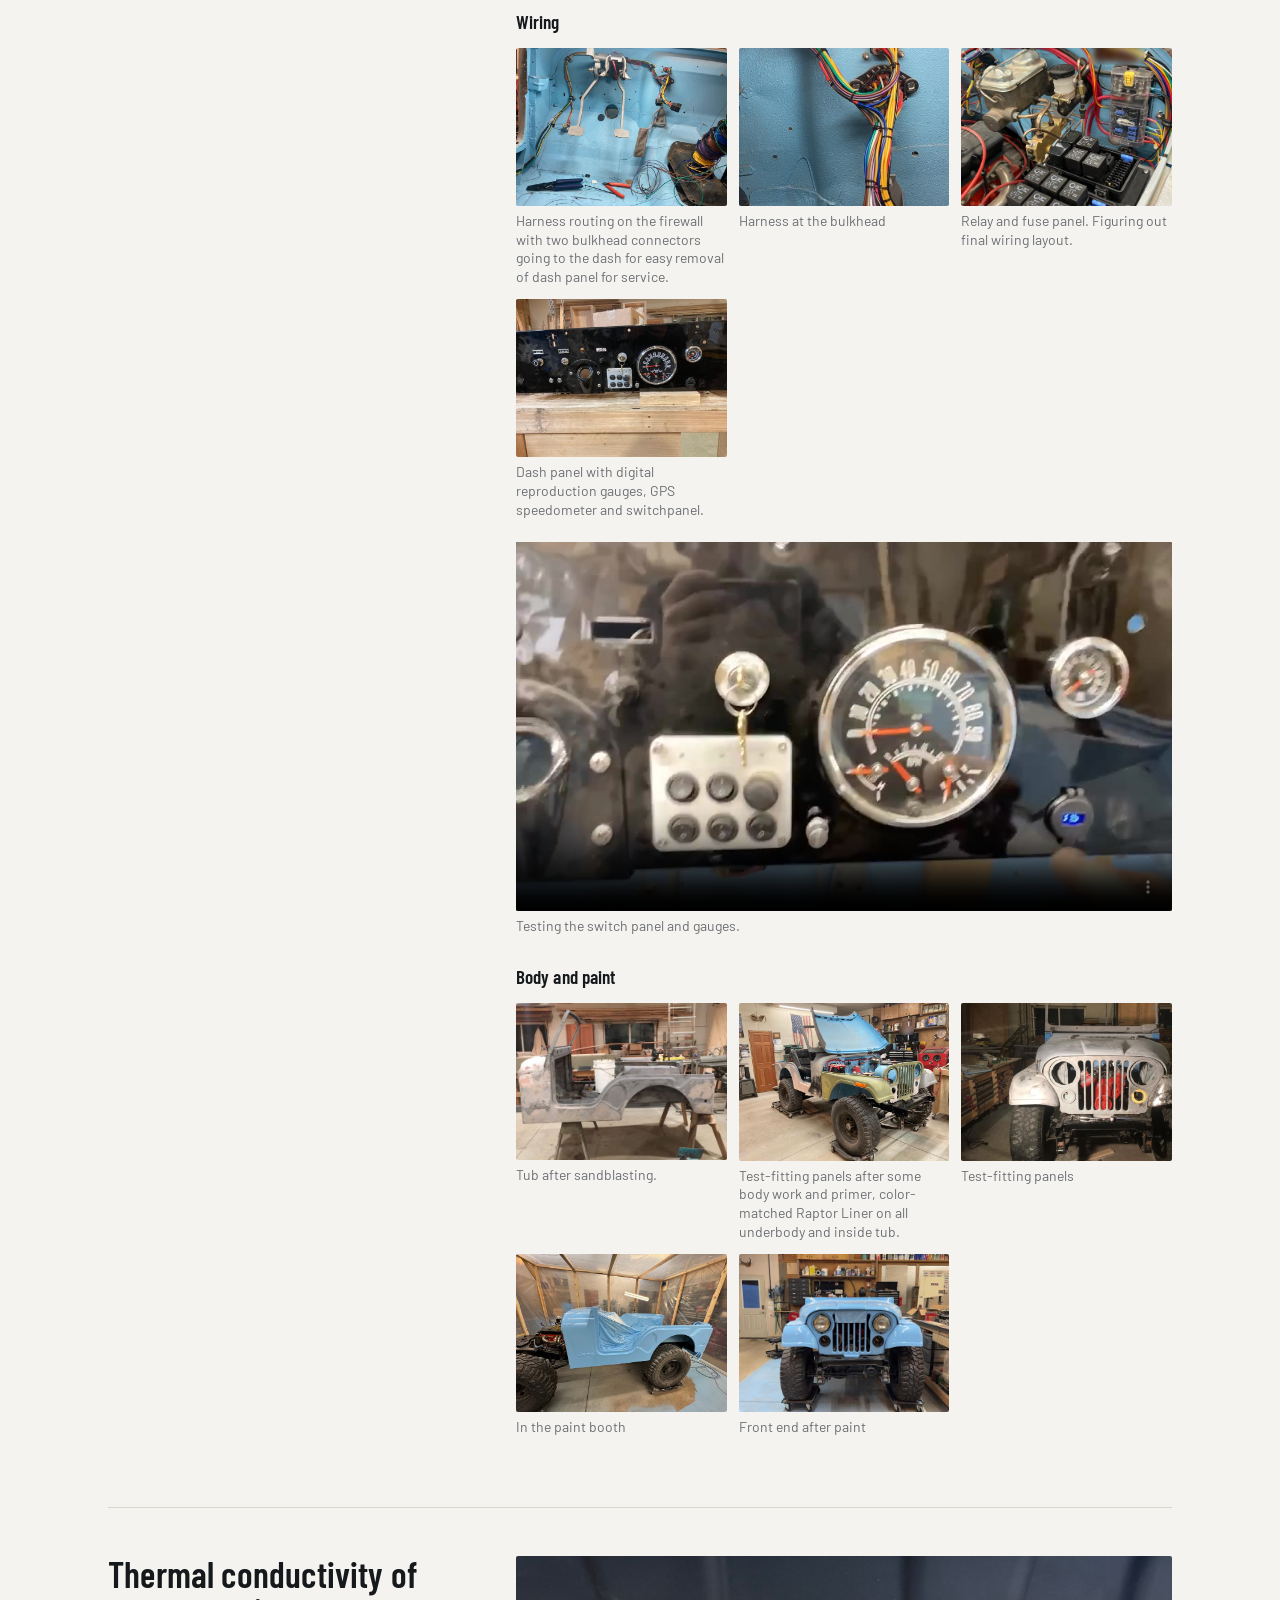
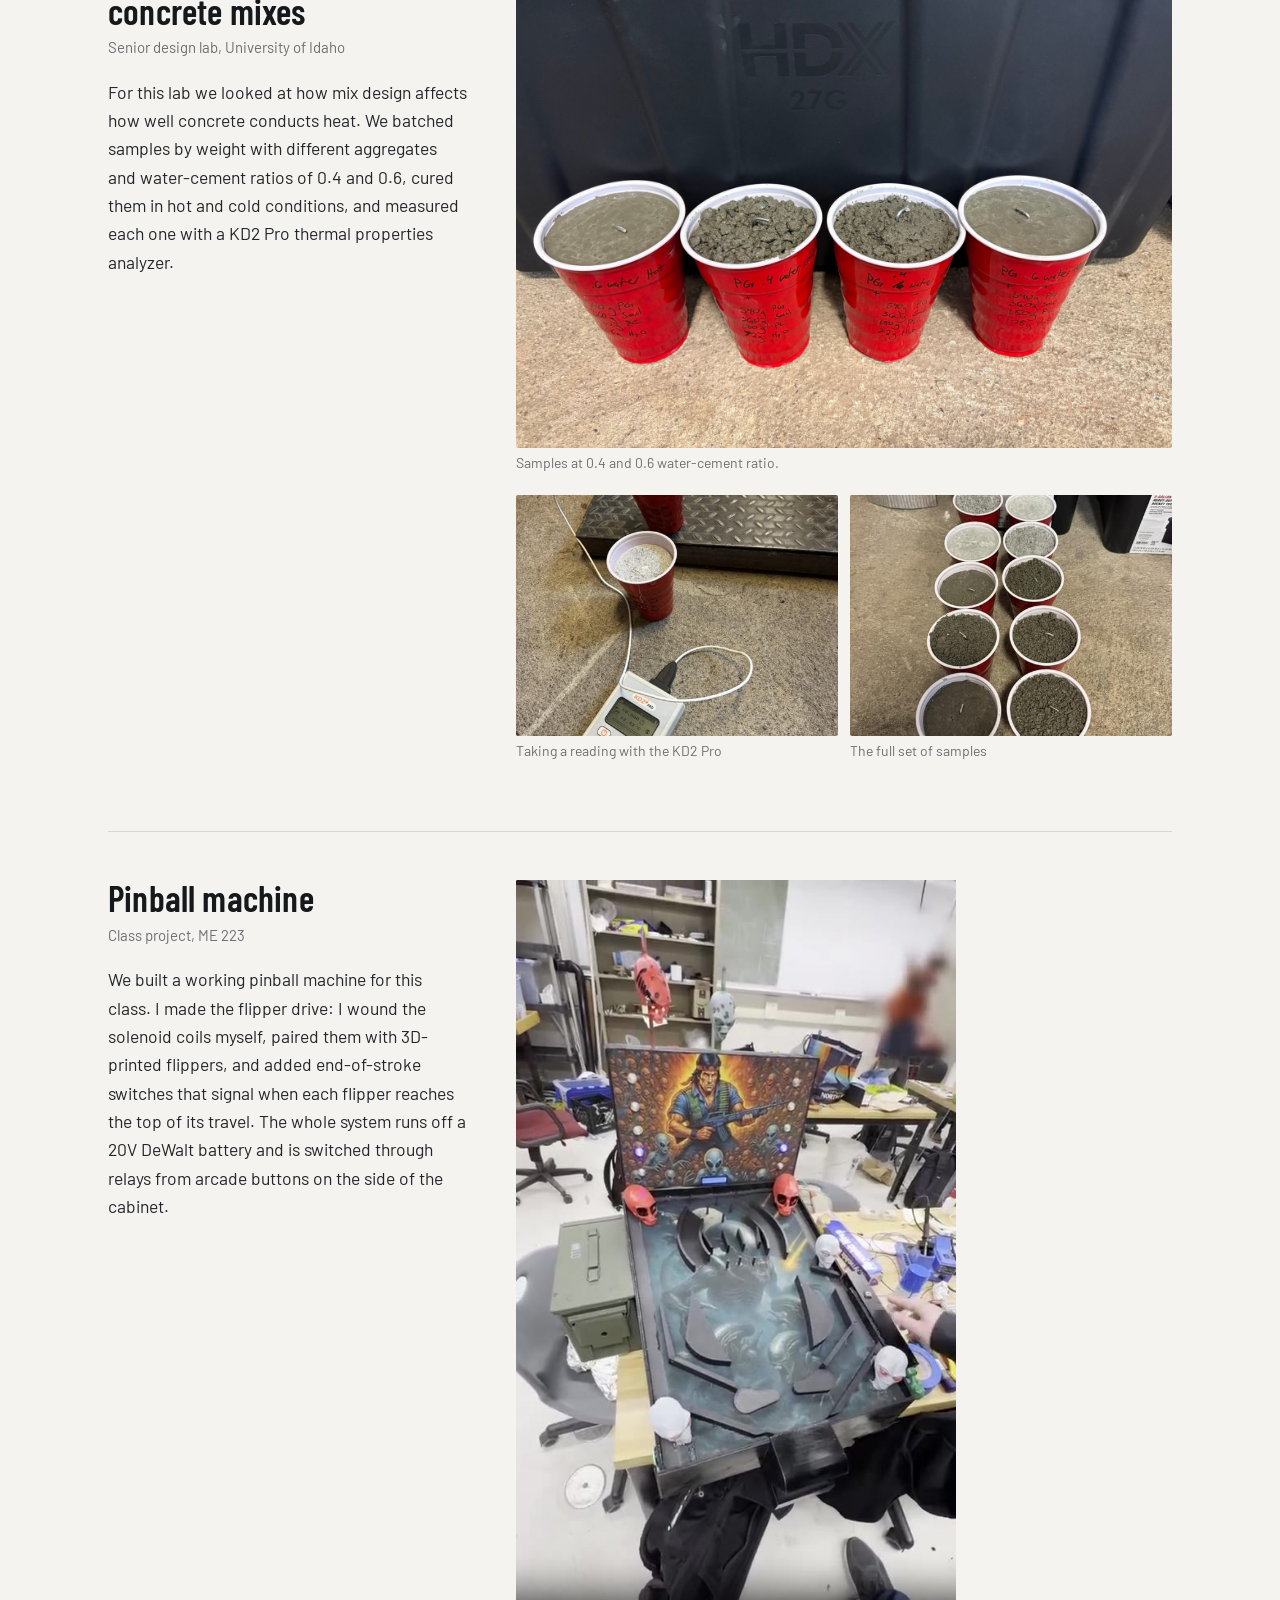
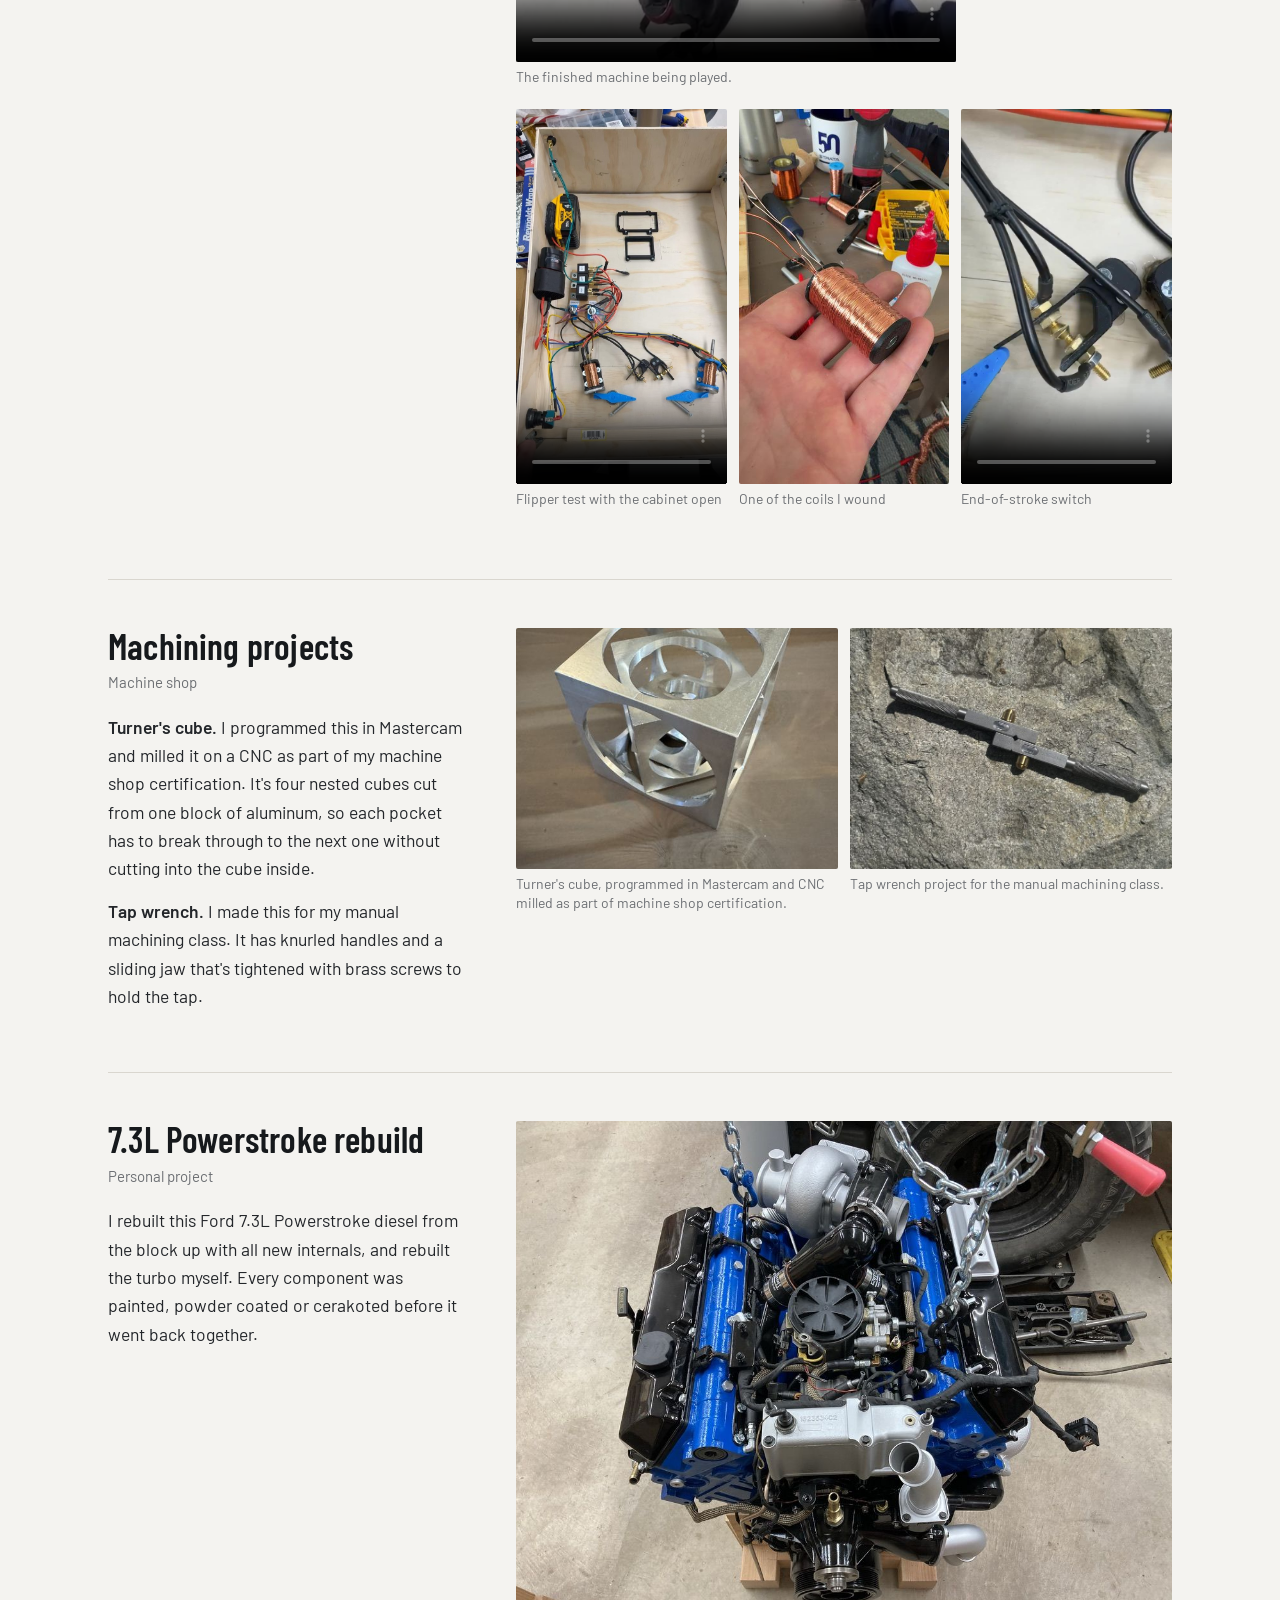
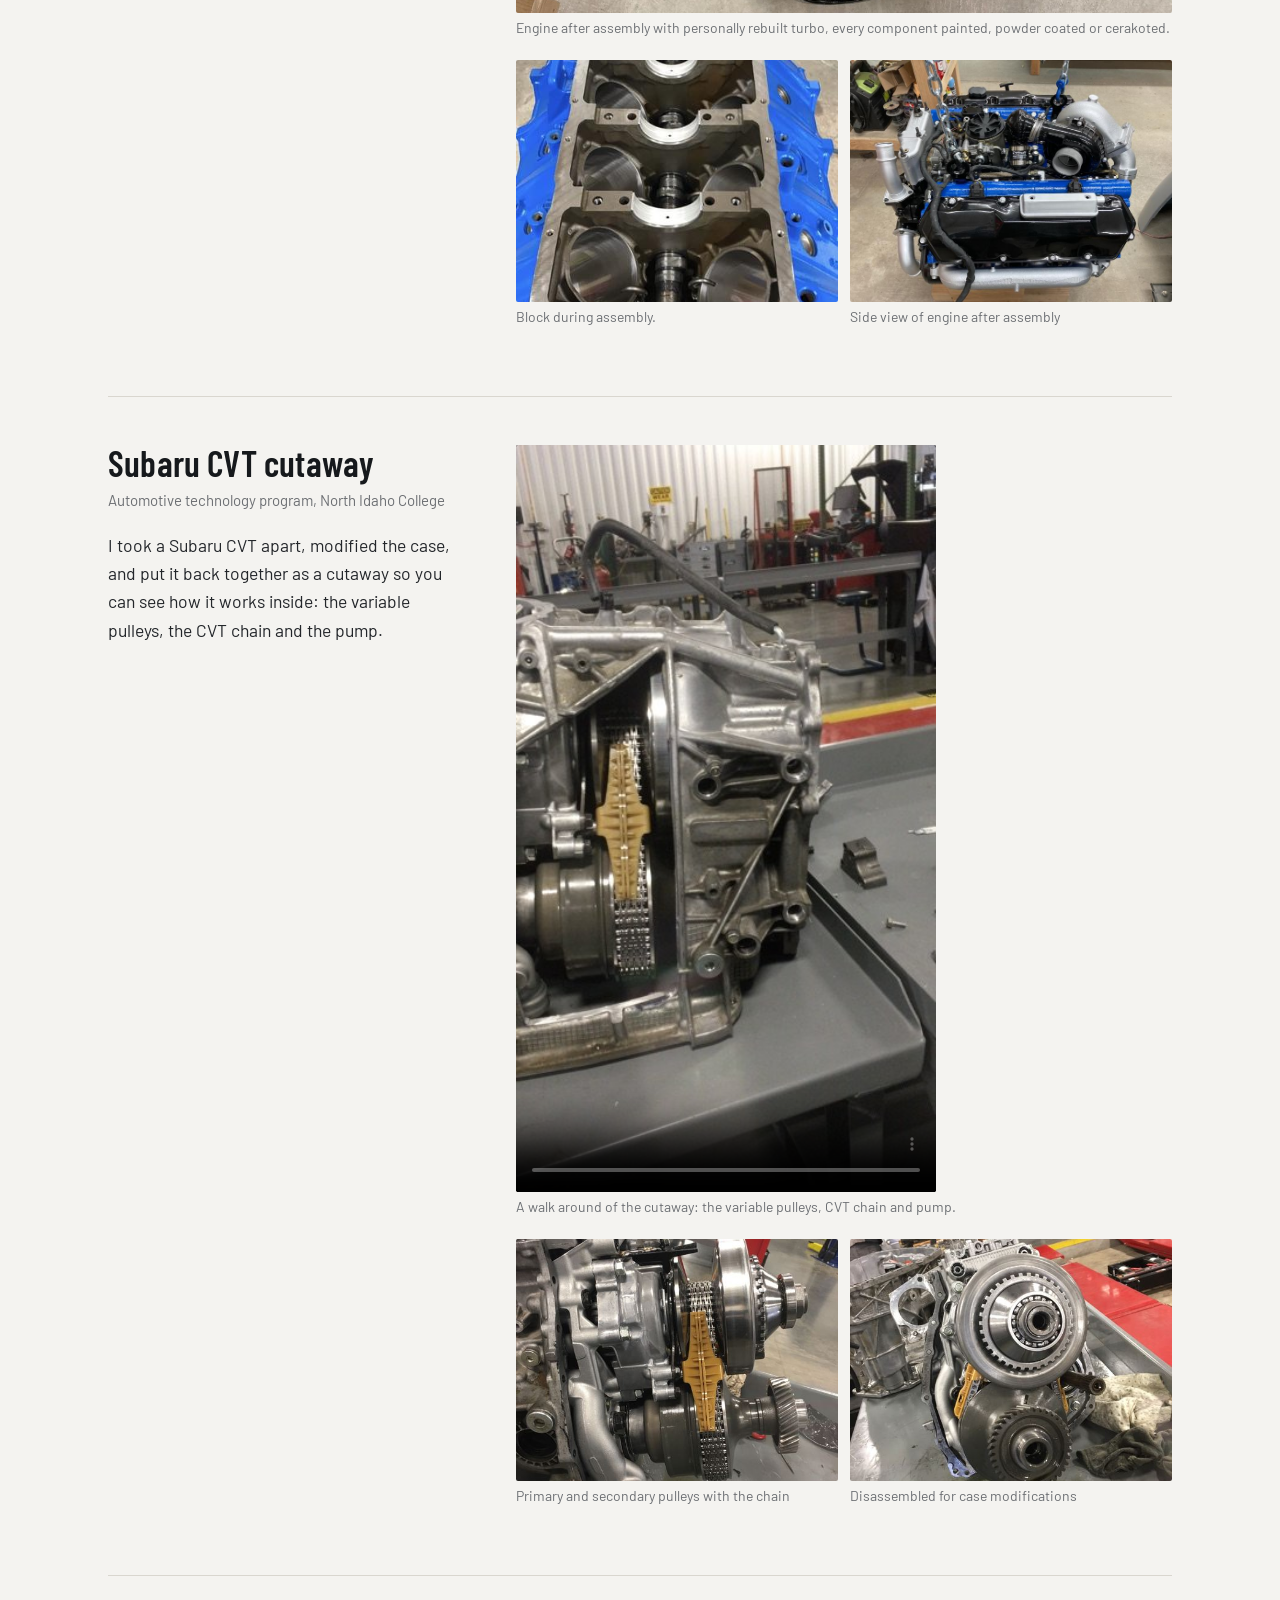
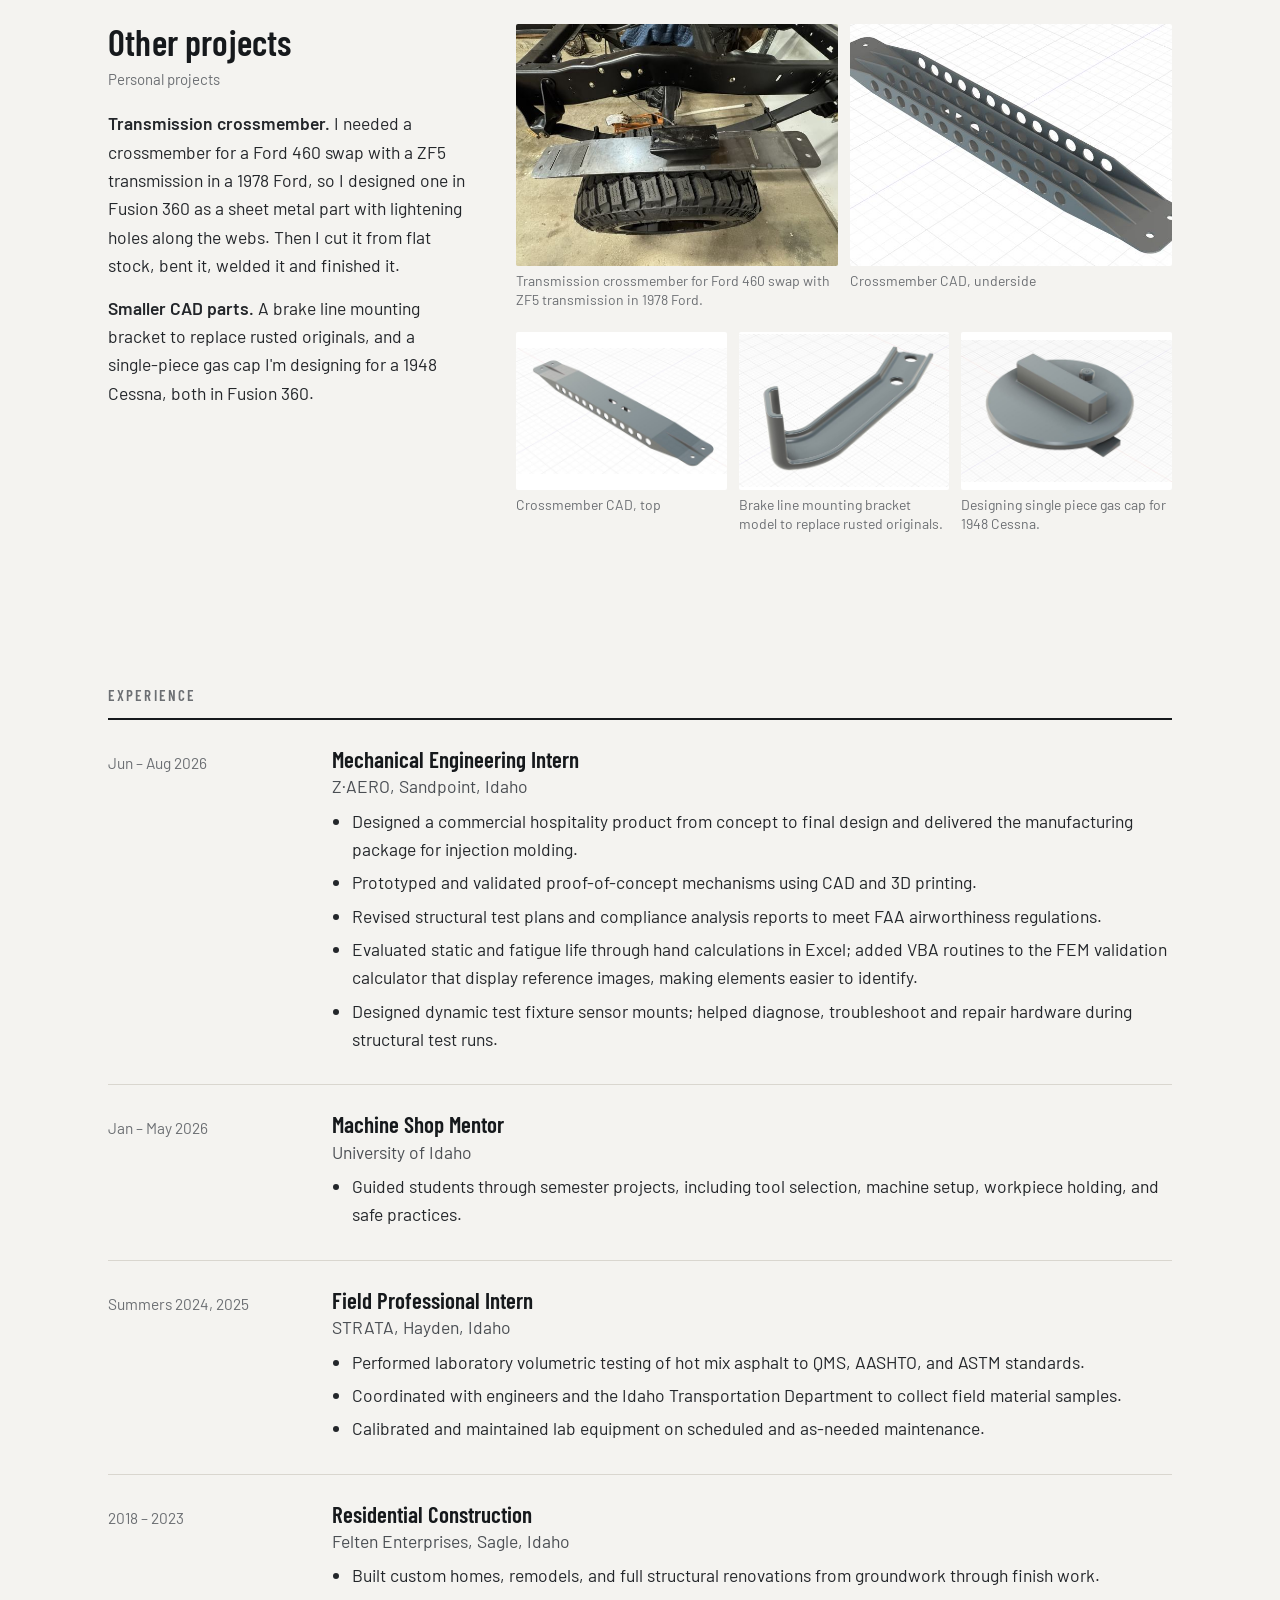
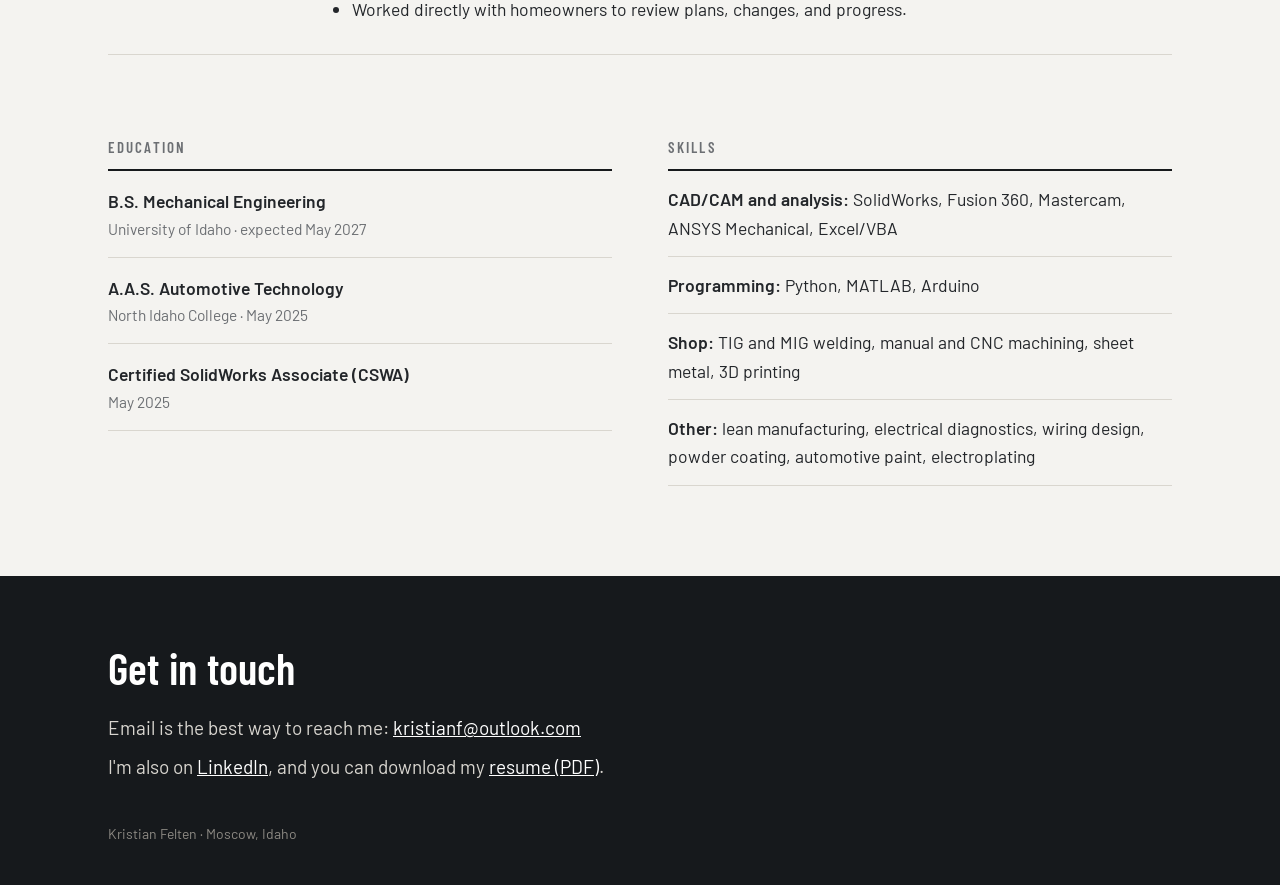
==== commit 60f86426: "Logo, favicon, link preview, resume download; capstone first; turner's cube details Co-Authored-By: " ====
--- a/index.html
+++ b/index.html
@@ -3,8 +3,10 @@
 <head>
 <meta charset="utf-8">
 <meta name="viewport" content="width=device-width, initial-scale=1">
-<title>Kristian Felten</title>
+<title>Kristian Felten | Mechanical Engineering</title>
 <meta name="description" content="Kristian Felten, mechanical engineering student at the University of Idaho.">
+<link rel="icon" href="favicon.ico" sizes="any"><link rel="icon" type="image/png" sizes="32x32" href="favicon-32.png"><link rel="apple-touch-icon" href="apple-touch-icon.png">
+<meta property="og:type" content="website"><meta property="og:title" content="Kristian Felten | Mechanical Engineering"><meta property="og:description" content="Mechanical engineering student at the University of Idaho. Projects, experience and contact."><meta property="og:image" content="og.jpg"><meta name="twitter:card" content="summary_large_image">
 <style>
   @font-face{font-family:'Barlow';src:url(fonts/barlow-latin-400-normal.woff2) format('woff2');font-weight:400;font-style:normal;font-display:swap}
   @font-face{font-family:'Barlow';src:url(fonts/barlow-latin-400-italic.woff2) format('woff2');font-weight:400;font-style:italic;font-display:swap}
@@ -94,7 +96,7 @@
 </head>
 <body>
 <header class="hero">
-  <div class="page bar"><a class="name" href="#">Kristian Felten</a><nav><a href="#projects">Projects</a><a href="#experience">Experience</a><a href="#contact">Contact</a></nav></div>
+  <div class="page bar"><a class="name" href="#"><img src="icon-192.png" alt="" style="width:30px;height:30px;vertical-align:-8px;margin-right:10px;border-radius:6px">Kristian Felten</a><nav><a href="#projects">Projects</a><a href="#experience">Experience</a><a href="#contact">Contact</a><a href="Kristian_Felten_Resume.pdf" target="_blank" rel="noopener">Resume</a></nav></div>
   <div class="page text"><h1>Kristian Felten</h1><p>Mechanical engineering student at the University of Idaho.</p></div>
   <div class="credit">My 1973 CJ5, in the shop</div>
 </header>
@@ -110,11 +112,27 @@
 
     <div><b>Most recent</b>Mechanical Engineering Intern, Z&middot;AERO (summer 2026)</div>
     <div><b>Capstone</b>Mechanical design lead, IFIRE Lab pine needle separator</div>
-    <div><b>Contact</b><a href="mailto:kristianf@outlook.com">kristianf@outlook.com</a> &middot; <a href="https://www.linkedin.com/in/kristian-felten-22a126294" target="_blank" rel="noopener">LinkedIn</a></div>
+    <div><b>Contact</b><a href="mailto:kristianf@outlook.com">kristianf@outlook.com</a> &middot; <a href="https://www.linkedin.com/in/kristian-felten-22a126294" target="_blank" rel="noopener">LinkedIn</a> &middot; <a href="Kristian_Felten_Resume.pdf" target="_blank" rel="noopener">Resume (PDF)</a></div>
   </div>
 </section>
 
 <h2 class="label" id="projects">Projects</h2>
+
+<article class="proj">
+  <div class="copy">
+    <h3>Pine needle separator</h3>
+    <p class="when">Senior capstone for the IFIRE Lab, Sep 2026 &ndash; present<br>Mechanical design lead</p>
+    <p>The IFIRE Lab uses large amounts of pine needles as fuel for fire testing, and right now they're cleaned by hand. Our team is building a machine that does it automatically. Material goes up an inclined conveyor that pulls out the big debris like pinecones and sticks, then into a rotating trommel that sieves out the rest. The goal is less than 1% debris in the finished needles.</p>
+    <p>I'm leading the mechanical design and working mostly on the conveyor stage. One idea we're testing uses a cam to bump the belt so larger pieces jump over a baffle while the needles keep going.</p>
+  </div>
+  <div>
+    <figure class="lead"><a href="img/cap-built.jpg" data-cap="Printed trommel frame and inlet funnel, assembled with tube spacers and allthread."><img src="img/cap-built.jpg" alt="Printed trommel frame and inlet funnel, assembled with tube spacers and allthread."></a><figcaption>Printed trommel frame and inlet funnel, assembled with tube spacers and allthread.</figcaption></figure>
+    <div class="grid c3 fit"><figure><a href="img/cap-cad.jpg" data-cap="Trommel assembly (Fusion 360)"><img src="img/t/cap-cad.jpg" alt="Trommel assembly (Fusion 360)" loading="lazy"></a><figcaption>Trommel assembly (Fusion 360)</figcaption></figure><figure><a href="img/cap-cad2.jpg" data-cap="Trommel frame (Fusion 360)"><img src="img/t/cap-cad2.jpg" alt="Trommel frame (Fusion 360)" loading="lazy"></a><figcaption>Trommel frame (Fusion 360)</figcaption></figure><figure><a href="img/cap-print.jpg" data-cap="Printed inlet funnel in PLA."><img src="img/t/cap-print.jpg" alt="Printed inlet funnel in PLA." loading="lazy"></a><figcaption>Printed inlet funnel in PLA.</figcaption></figure></div>
+    <div class="grid c2 "><figure><a href="img/cap-proto.jpg" data-cap="First trommel prototype with sorted samples"><img src="img/t/cap-proto.jpg" alt="First trommel prototype with sorted samples" loading="lazy"></a><figcaption>First trommel prototype with sorted samples</figcaption></figure><figure><a href="img/cap-poster.jpg" data-cap="Snapshot presentation poster."><img src="img/t/cap-poster.jpg" alt="Snapshot presentation poster." loading="lazy"></a><figcaption>Snapshot presentation poster.</figcaption></figure></div>
+    <h4>Early sketches</h4>
+    <div class="grid c3 fit"><figure><a href="img/cap-draw3.jpg" data-cap="Sep 24: full system layout"><img src="img/t/cap-draw3.jpg" alt="Sep 24: full system layout" loading="lazy"></a><figcaption>Sep 24: full system layout</figcaption></figure><figure><a href="img/cap-draw1.jpg" data-cap="Oct 13: sorting drum"><img src="img/t/cap-draw1.jpg" alt="Oct 13: sorting drum" loading="lazy"></a><figcaption>Oct 13: sorting drum</figcaption></figure><figure><a href="img/cap-draw2.jpg" data-cap="Oct 20: conveyor and trommel"><img src="img/t/cap-draw2.jpg" alt="Oct 20: conveyor and trommel" loading="lazy"></a><figcaption>Oct 20: conveyor and trommel</figcaption></figure></div>
+  </div>
+</article>
 
 <article class="proj">
   <div class="copy">
@@ -132,21 +150,7 @@
   </div>
 </article>
 
-<article class="proj">
-  <div class="copy">
-    <h3>Pine needle separator</h3>
-    <p class="when">Senior capstone for the IFIRE Lab, Sep 2026 &ndash; present<br>Mechanical design lead</p>
-    <p>The IFIRE Lab uses large amounts of pine needles as fuel for fire testing, and right now they're cleaned by hand. Our team is building a machine that does it automatically. Material goes up an inclined conveyor that pulls out the big debris like pinecones and sticks, then into a rotating trommel that sieves out the rest. The goal is less than 1% debris in the finished needles.</p>
-    <p>I'm leading the mechanical design and working mostly on the conveyor stage. One idea we're testing uses a cam to bump the belt so larger pieces jump over a baffle while the needles keep going.</p>
-  </div>
-  <div>
-    <figure class="lead"><a href="img/cap-built.jpg" data-cap="Printed trommel frame and inlet funnel, assembled with tube spacers and allthread."><img src="img/cap-built.jpg" alt="Printed trommel frame and inlet funnel, assembled with tube spacers and allthread."></a><figcaption>Printed trommel frame and inlet funnel, assembled with tube spacers and allthread.</figcaption></figure>
-    <div class="grid c3 fit"><figure><a href="img/cap-cad.jpg" data-cap="Trommel assembly (Fusion 360)"><img src="img/t/cap-cad.jpg" alt="Trommel assembly (Fusion 360)" loading="lazy"></a><figcaption>Trommel assembly (Fusion 360)</figcaption></figure><figure><a href="img/cap-cad2.jpg" data-cap="Trommel frame (Fusion 360)"><img src="img/t/cap-cad2.jpg" alt="Trommel frame (Fusion 360)" loading="lazy"></a><figcaption>Trommel frame (Fusion 360)</figcaption></figure><figure><a href="img/cap-print.jpg" data-cap="Printed inlet funnel in PLA."><img src="img/t/cap-print.jpg" alt="Printed inlet funnel in PLA." loading="lazy"></a><figcaption>Printed inlet funnel in PLA.</figcaption></figure></div>
-    <div class="grid c2 "><figure><a href="img/cap-proto.jpg" data-cap="First trommel prototype with sorted samples"><img src="img/t/cap-proto.jpg" alt="First trommel prototype with sorted samples" loading="lazy"></a><figcaption>First trommel prototype with sorted samples</figcaption></figure><figure><a href="img/cap-poster.jpg" data-cap="Snapshot presentation poster."><img src="img/t/cap-poster.jpg" alt="Snapshot presentation poster." loading="lazy"></a><figcaption>Snapshot presentation poster.</figcaption></figure></div>
-    <h4>Early sketches</h4>
-    <div class="grid c3 fit"><figure><a href="img/cap-draw3.jpg" data-cap="Sep 24: full system layout"><img src="img/t/cap-draw3.jpg" alt="Sep 24: full system layout" loading="lazy"></a><figcaption>Sep 24: full system layout</figcaption></figure><figure><a href="img/cap-draw1.jpg" data-cap="Oct 13: sorting drum"><img src="img/t/cap-draw1.jpg" alt="Oct 13: sorting drum" loading="lazy"></a><figcaption>Oct 13: sorting drum</figcaption></figure><figure><a href="img/cap-draw2.jpg" data-cap="Oct 20: conveyor and trommel"><img src="img/t/cap-draw2.jpg" alt="Oct 20: conveyor and trommel" loading="lazy"></a><figcaption>Oct 20: conveyor and trommel</figcaption></figure></div>
-  </div>
-</article>
+
 
 <article class="proj">
   <div class="copy">
@@ -181,11 +185,11 @@
   <div class="copy">
     <h3>Machining projects</h3>
     <p class="when">Machine shop</p>
-    <p><b>Turner's cube.</b> I milled this on a CNC as part of my machine shop certification. It's nested cubes cut from one block of aluminum, so each pocket has to break through to the next one without cutting into the cube inside.</p>
+    <p><b>Turner's cube.</b> I programmed this in Mastercam and milled it on a CNC as part of my machine shop certification. It's four nested cubes cut from one block of aluminum, so each pocket has to break through to the next one without cutting into the cube inside.</p>
     <p><b>Tap wrench.</b> I made this for my manual machining class. It has knurled handles and a sliding jaw that's tightened with brass screws to hold the tap.</p>
   </div>
   <div>
-    <div class="grid c2 "><figure><a href="img/cube.jpg" data-cap="Turner's cube, CNC milled as part of machine shop certification."><img src="img/t/cube.jpg" alt="Turner's cube, CNC milled as part of machine shop certification." loading="lazy"></a><figcaption>Turner's cube, CNC milled as part of machine shop certification.</figcaption></figure><figure><a href="img/tapwrench.jpg" data-cap="Tap wrench project for the manual machining class."><img src="img/t/tapwrench.jpg" alt="Tap wrench project for the manual machining class." loading="lazy"></a><figcaption>Tap wrench project for the manual machining class.</figcaption></figure></div>
+    <div class="grid c2 "><figure><a href="img/cube.jpg" data-cap="Turner's cube, programmed in Mastercam and CNC milled as part of machine shop certification."><img src="img/t/cube.jpg" alt="Turner's cube, programmed in Mastercam and CNC milled as part of machine shop certification." loading="lazy"></a><figcaption>Turner's cube, programmed in Mastercam and CNC milled as part of machine shop certification.</figcaption></figure><figure><a href="img/tapwrench.jpg" data-cap="Tap wrench project for the manual machining class."><img src="img/t/tapwrench.jpg" alt="Tap wrench project for the manual machining class." loading="lazy"></a><figcaption>Tap wrench project for the manual machining class.</figcaption></figure></div>
   </div>
 </article>
 
@@ -262,7 +266,7 @@
   </div>
   <div class="skills">
     <h2 class="label">Skills</h2>
-    <p><b>CAD and analysis:</b> SolidWorks, Fusion 360, ANSYS Mechanical, Excel/VBA</p>
+    <p><b>CAD/CAM and analysis:</b> SolidWorks, Fusion 360, Mastercam, ANSYS Mechanical, Excel/VBA</p>
     <p><b>Programming:</b> Python, MATLAB, Arduino</p>
     <p><b>Shop:</b> TIG and MIG welding, manual and CNC machining, sheet metal, 3D printing</p>
     <p><b>Other:</b> lean manufacturing, electrical diagnostics, wiring design, powder coating, automotive paint, electroplating</p>
@@ -273,7 +277,7 @@
 <section class="contact" id="contact"><div class="page">
   <h2>Get in touch</h2>
   <p>Email is the best way to reach me: <a href="mailto:kristianf@outlook.com">kristianf@outlook.com</a></p>
-  <p>I'm also on <a href="https://www.linkedin.com/in/kristian-felten-22a126294" target="_blank" rel="noopener">LinkedIn</a>.</p>
+  <p>I'm also on <a href="https://www.linkedin.com/in/kristian-felten-22a126294" target="_blank" rel="noopener">LinkedIn</a>, and you can download my <a href="Kristian_Felten_Resume.pdf" target="_blank" rel="noopener">resume (PDF)</a>.</p>
   <div class="small">Kristian Felten &middot; Moscow, Idaho</div>
 </div></section>
 
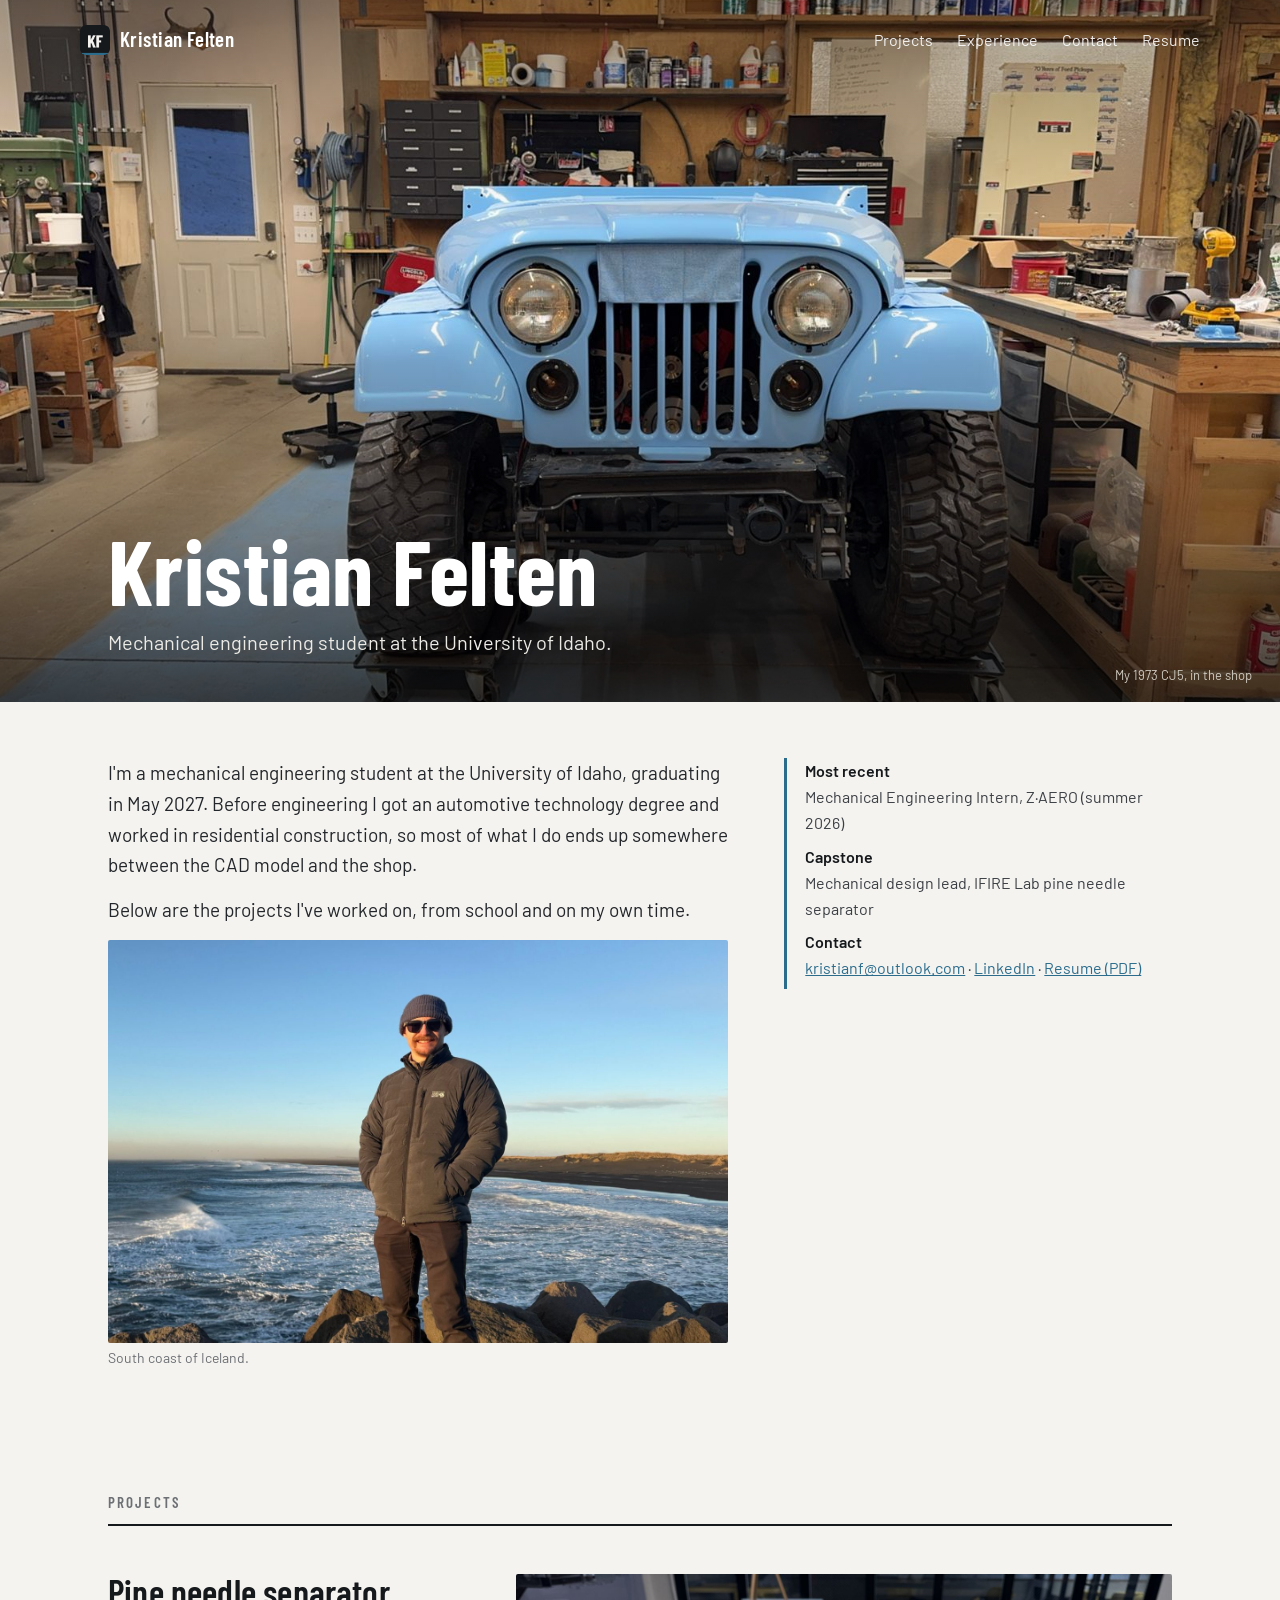
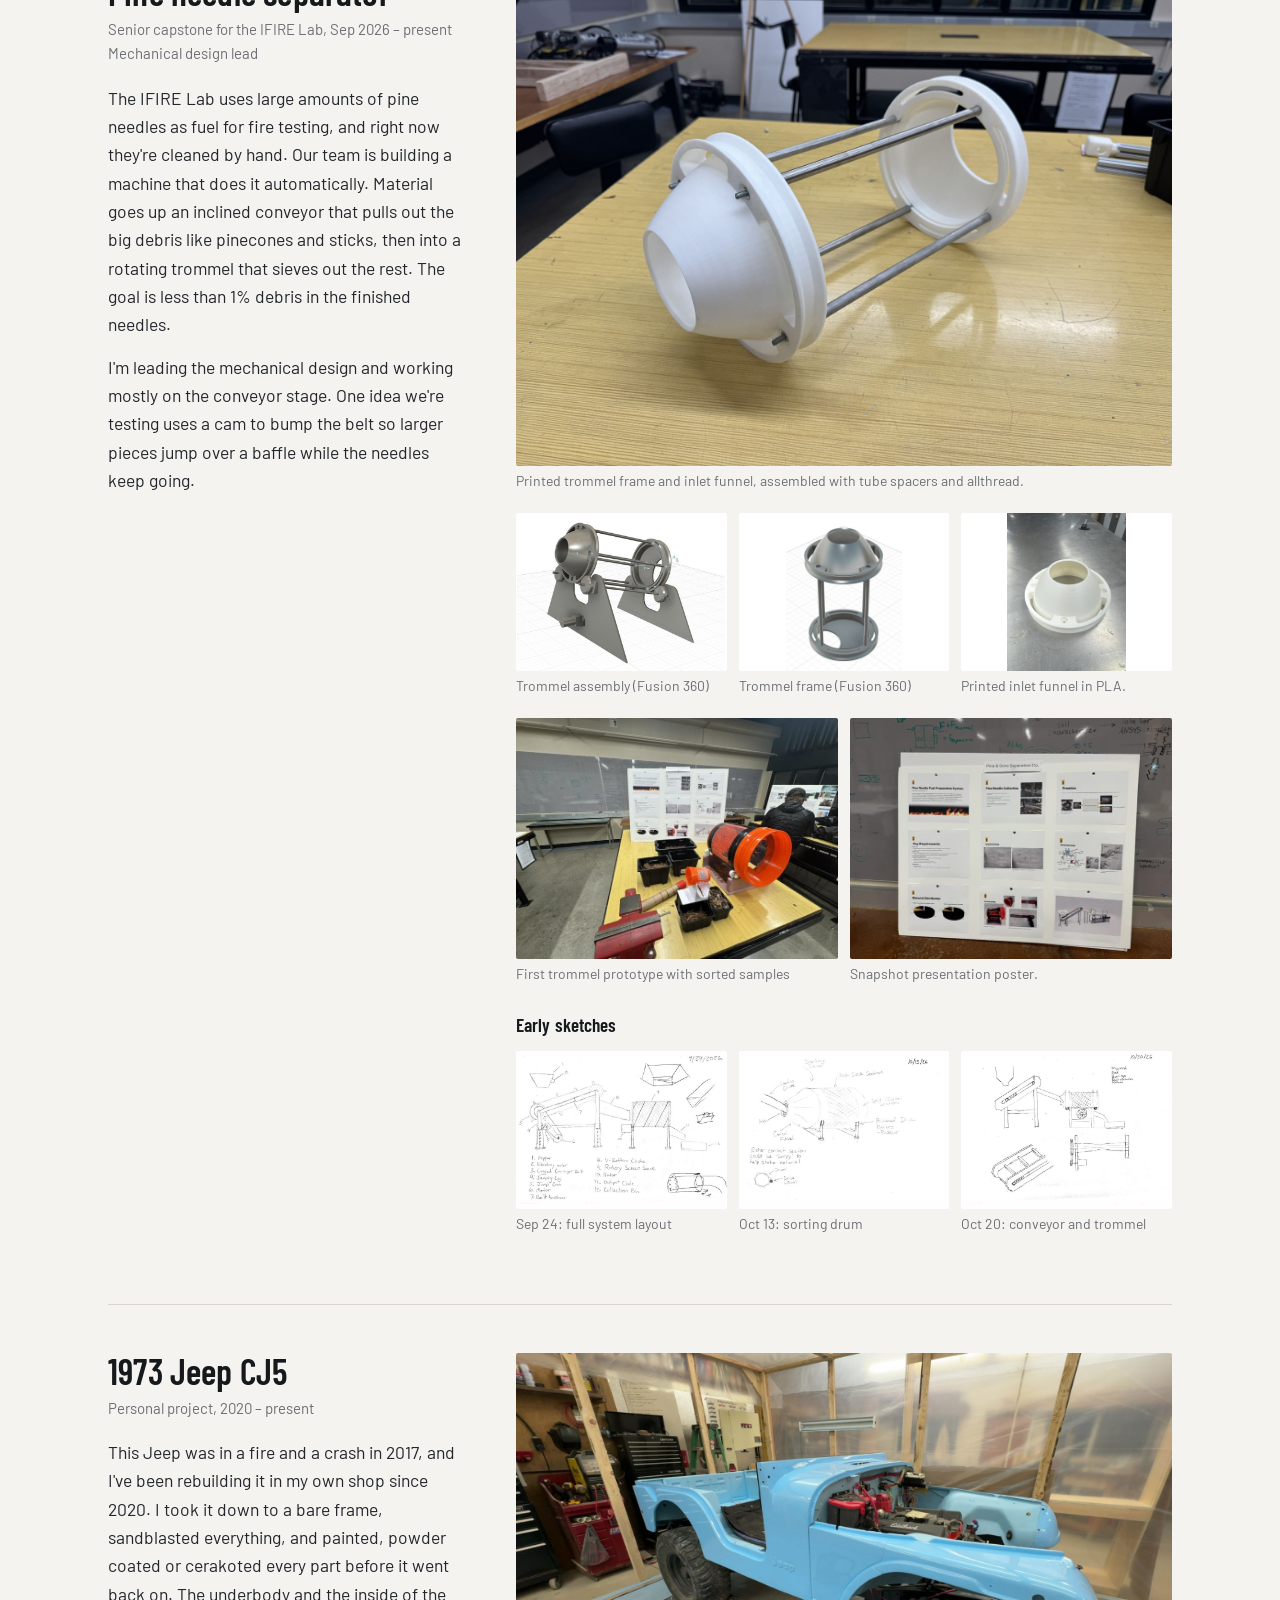
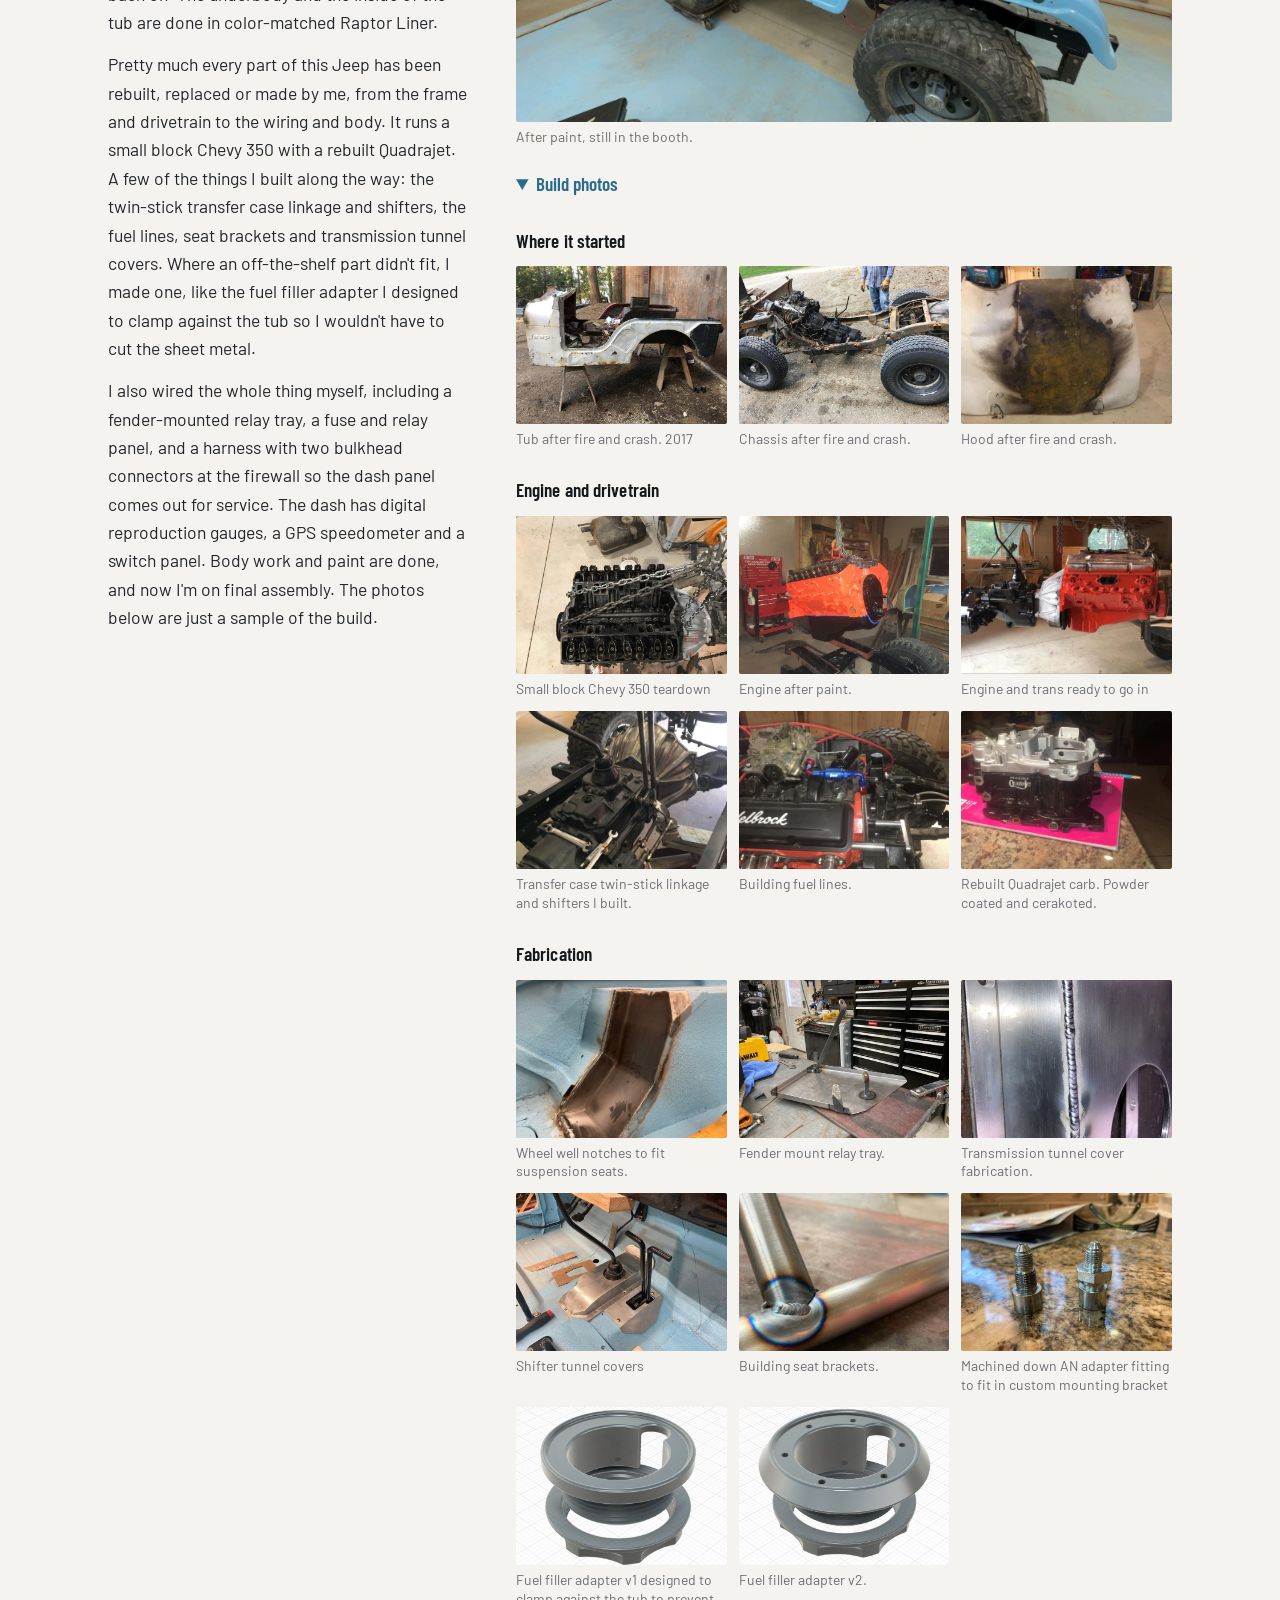
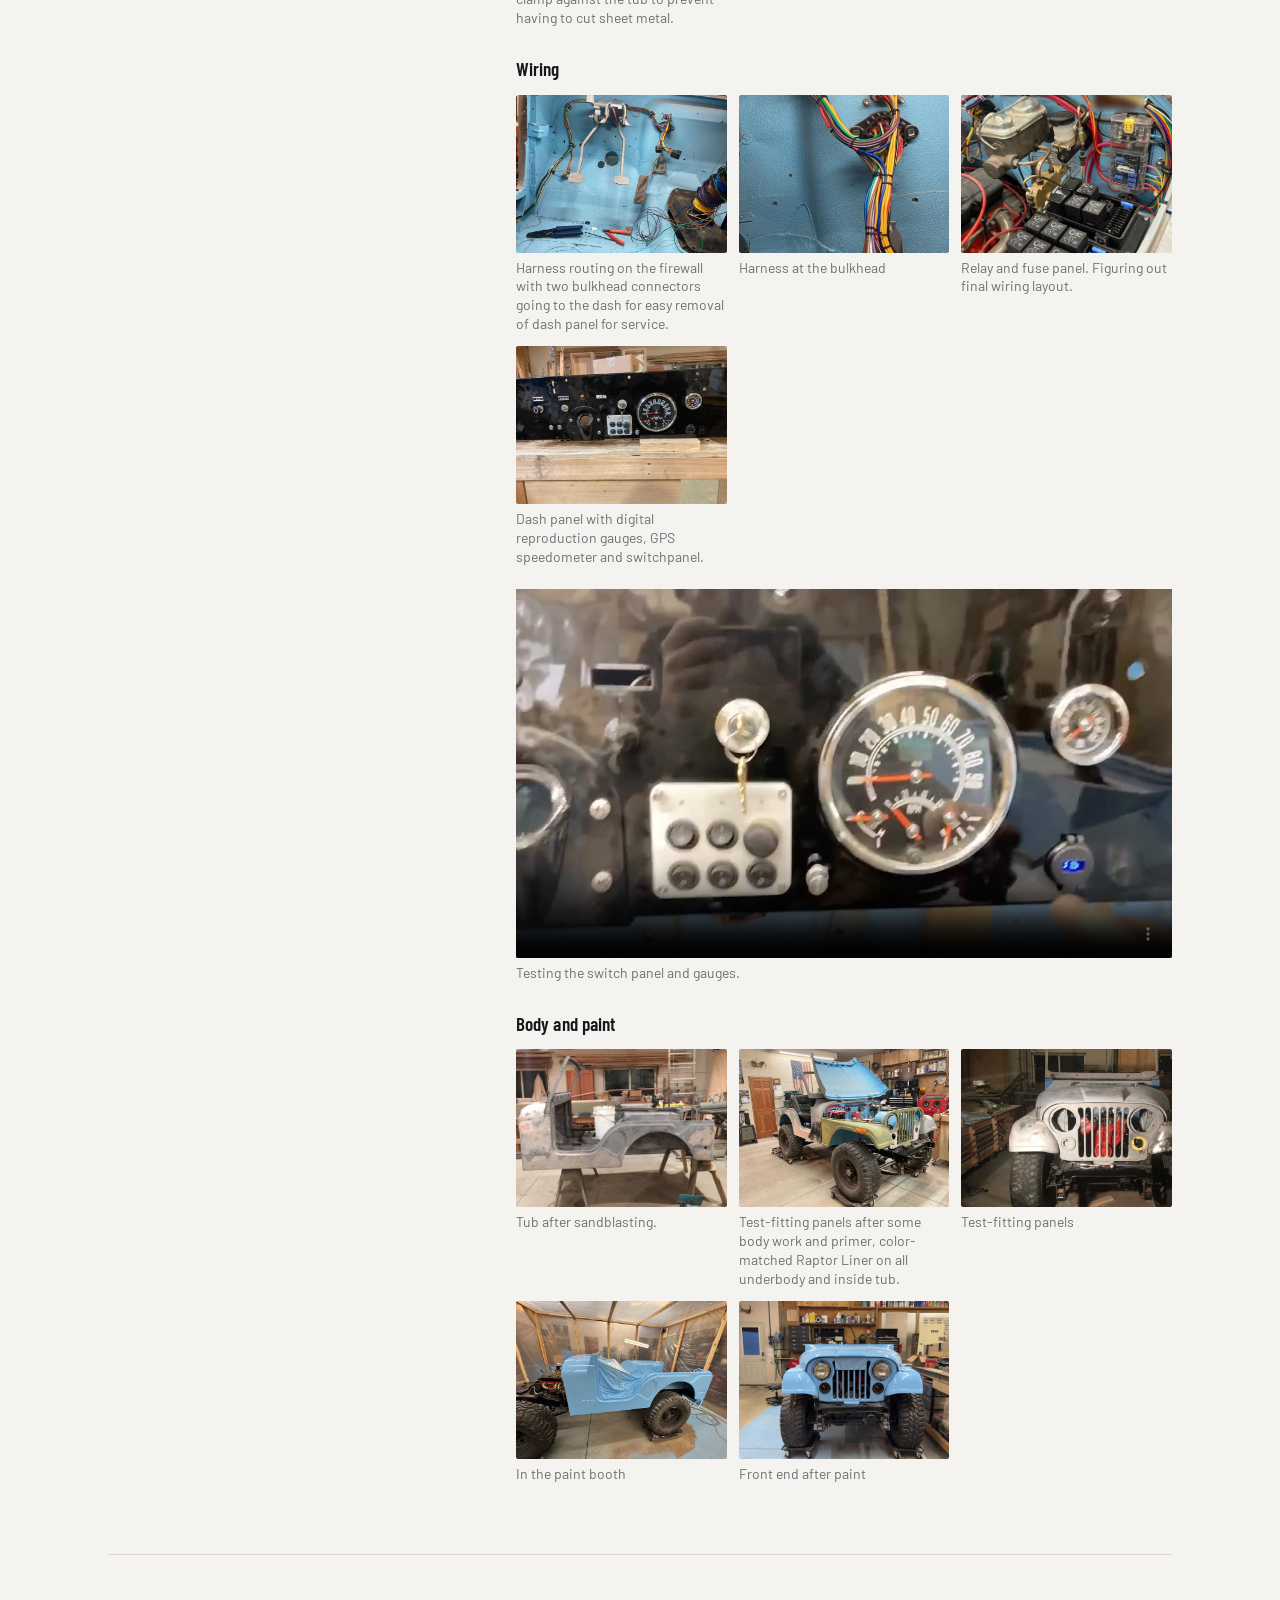
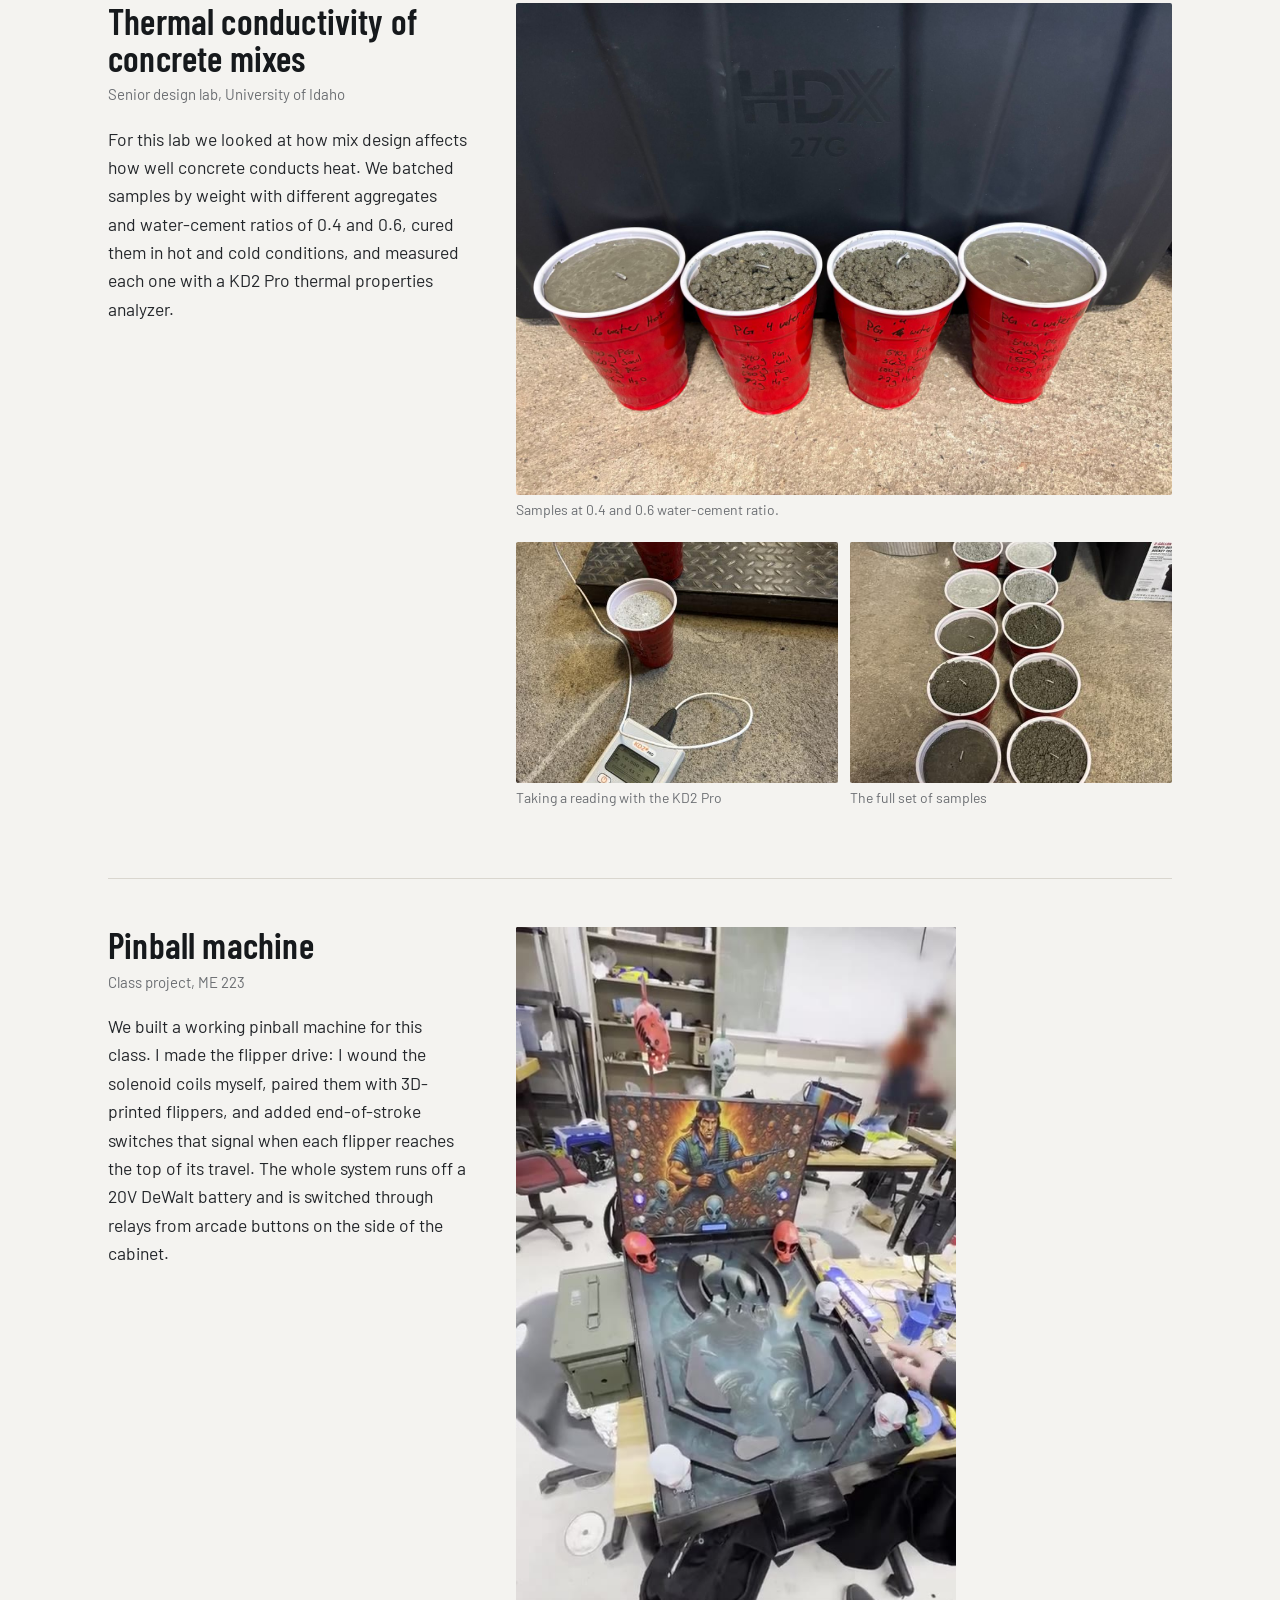
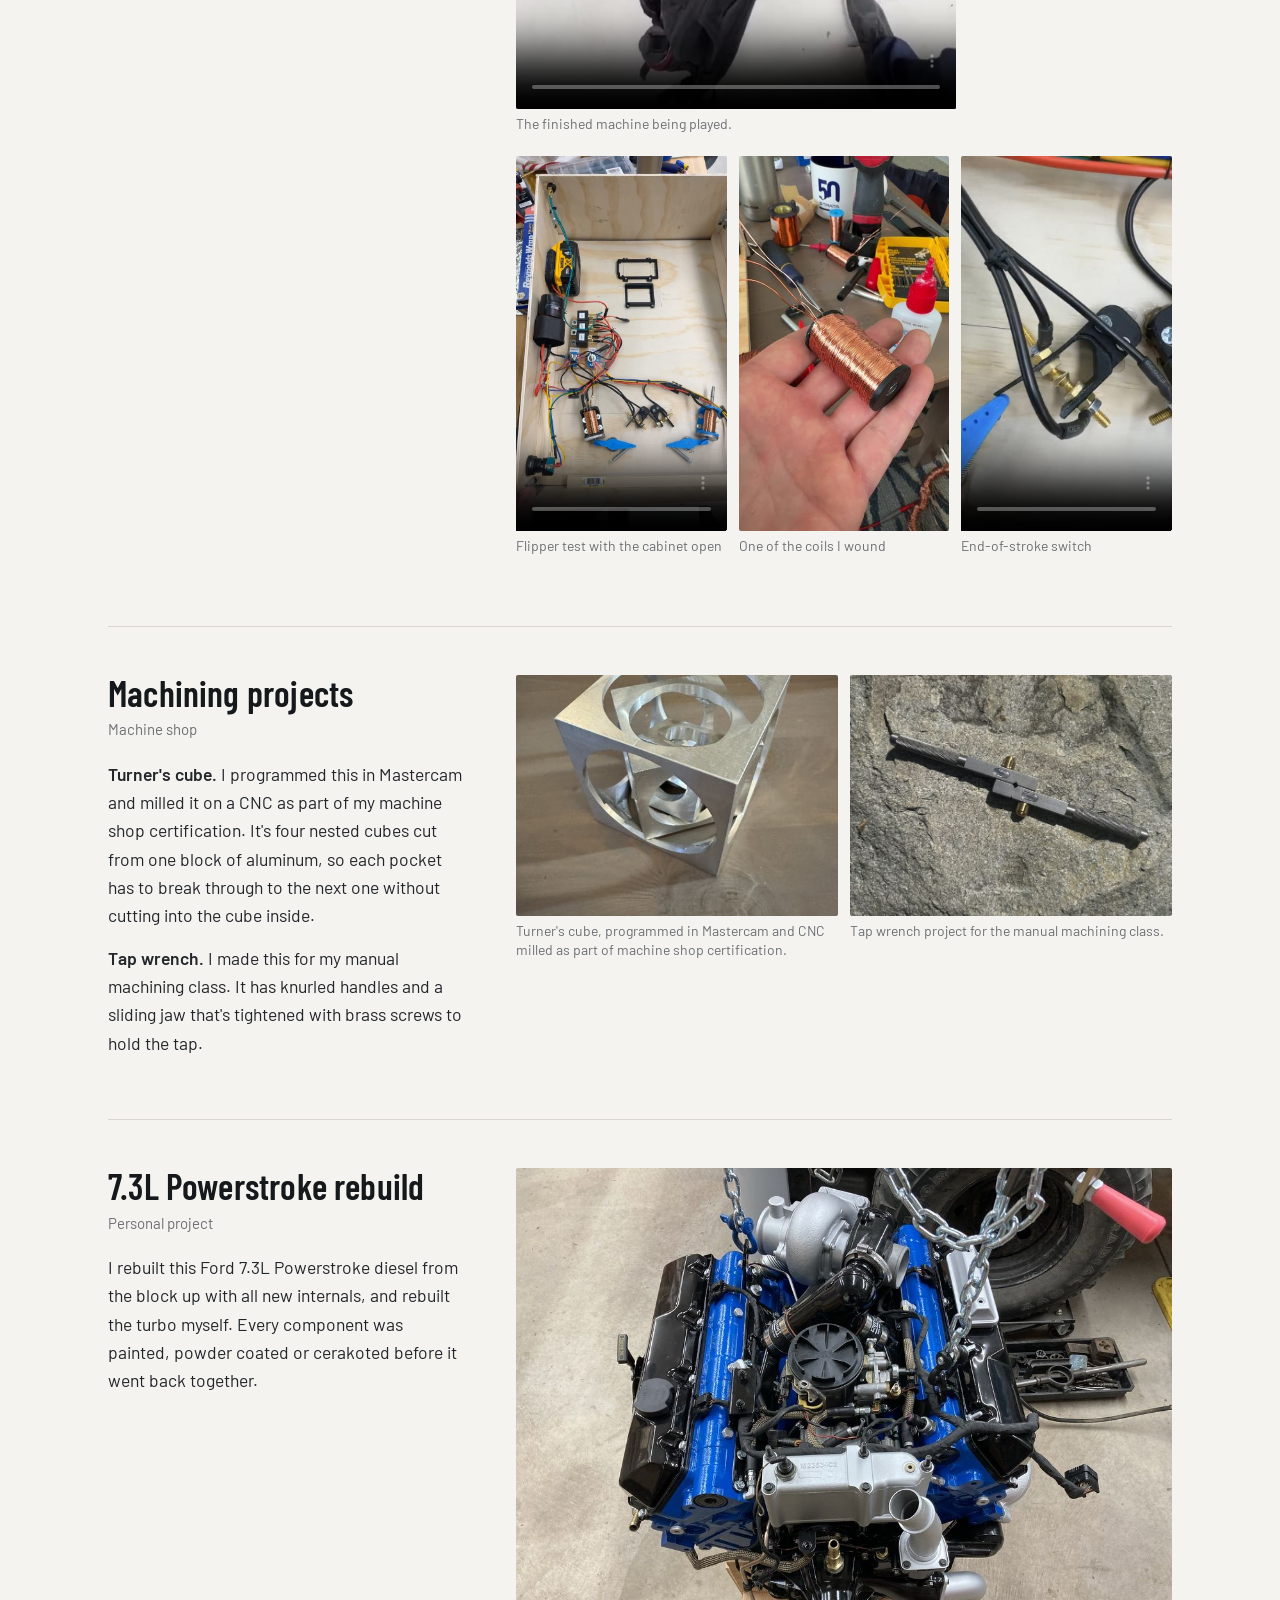
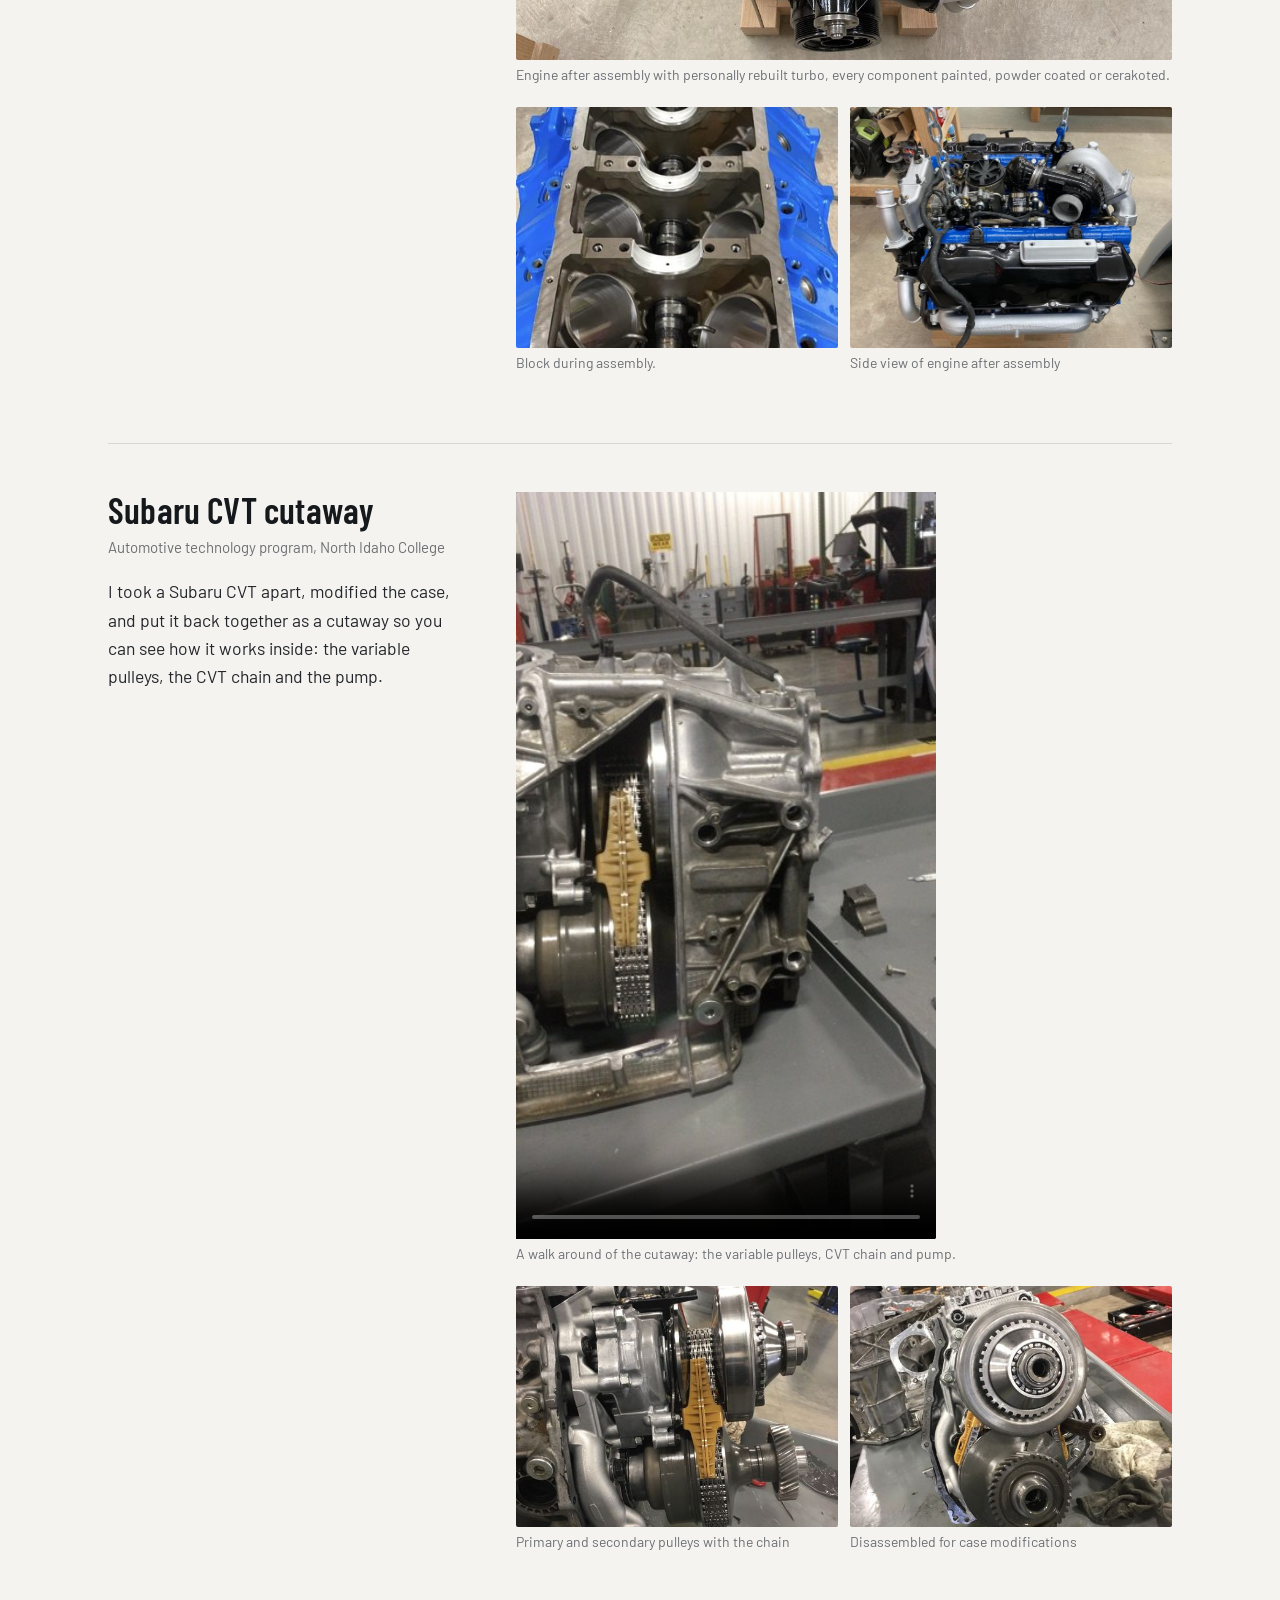
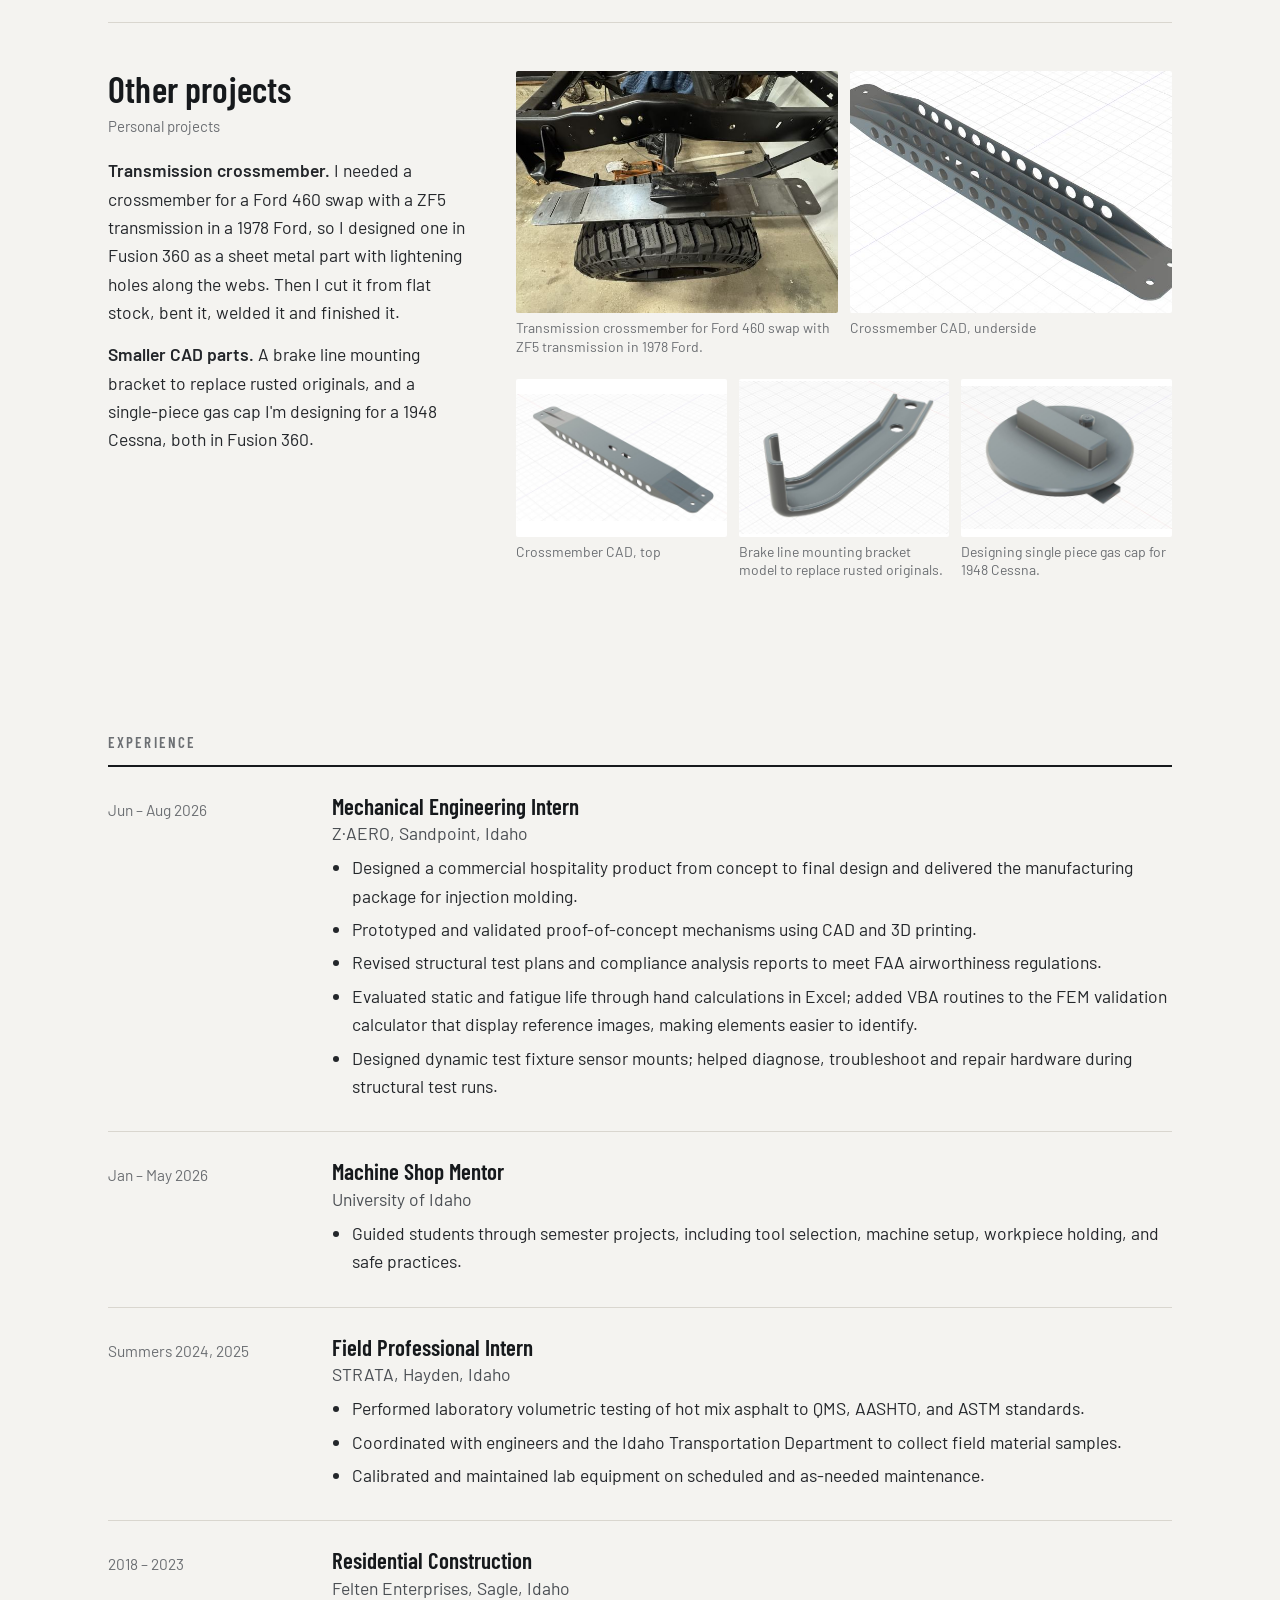
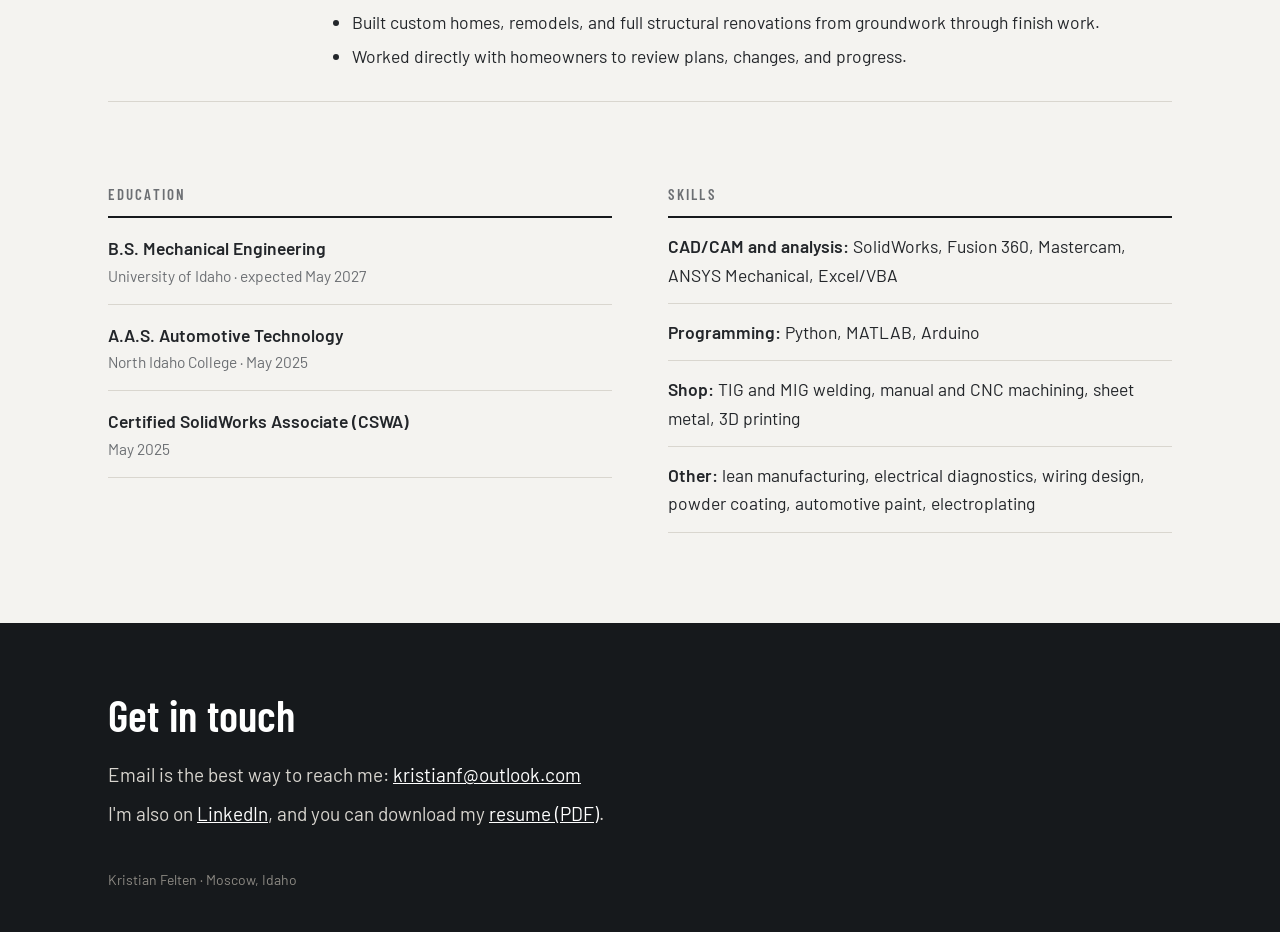
==== commit d8512717: "Updated resume; caption on photo Co-Authored-By: Claude Opus 5.5 <noreply@anthropic.com> Claude-Sess" ====
--- a/index.html
+++ b/index.html
@@ -106,7 +106,7 @@
   <div>
     <p>I'm a mechanical engineering student at the University of Idaho, graduating in May 2027. Before engineering I got an automotive technology degree and worked in residential construction, so most of what I do ends up somewhere between the CAD model and the shop.</p>
     <p>Below are the projects I've worked on, from school and on my own time.</p>
-    <img src="img/me.jpg" alt="Kristian Felten" style="width:100%;display:block;border-radius:2px;margin-top:10px">
+    <figure class="lead" style="margin-top:10px"><img src="img/me.jpg" alt="Kristian Felten on the south coast of Iceland" style="width:100%;display:block;border-radius:2px"><figcaption>South coast of Iceland.</figcaption></figure>
   </div>
   <div class="side">
 
